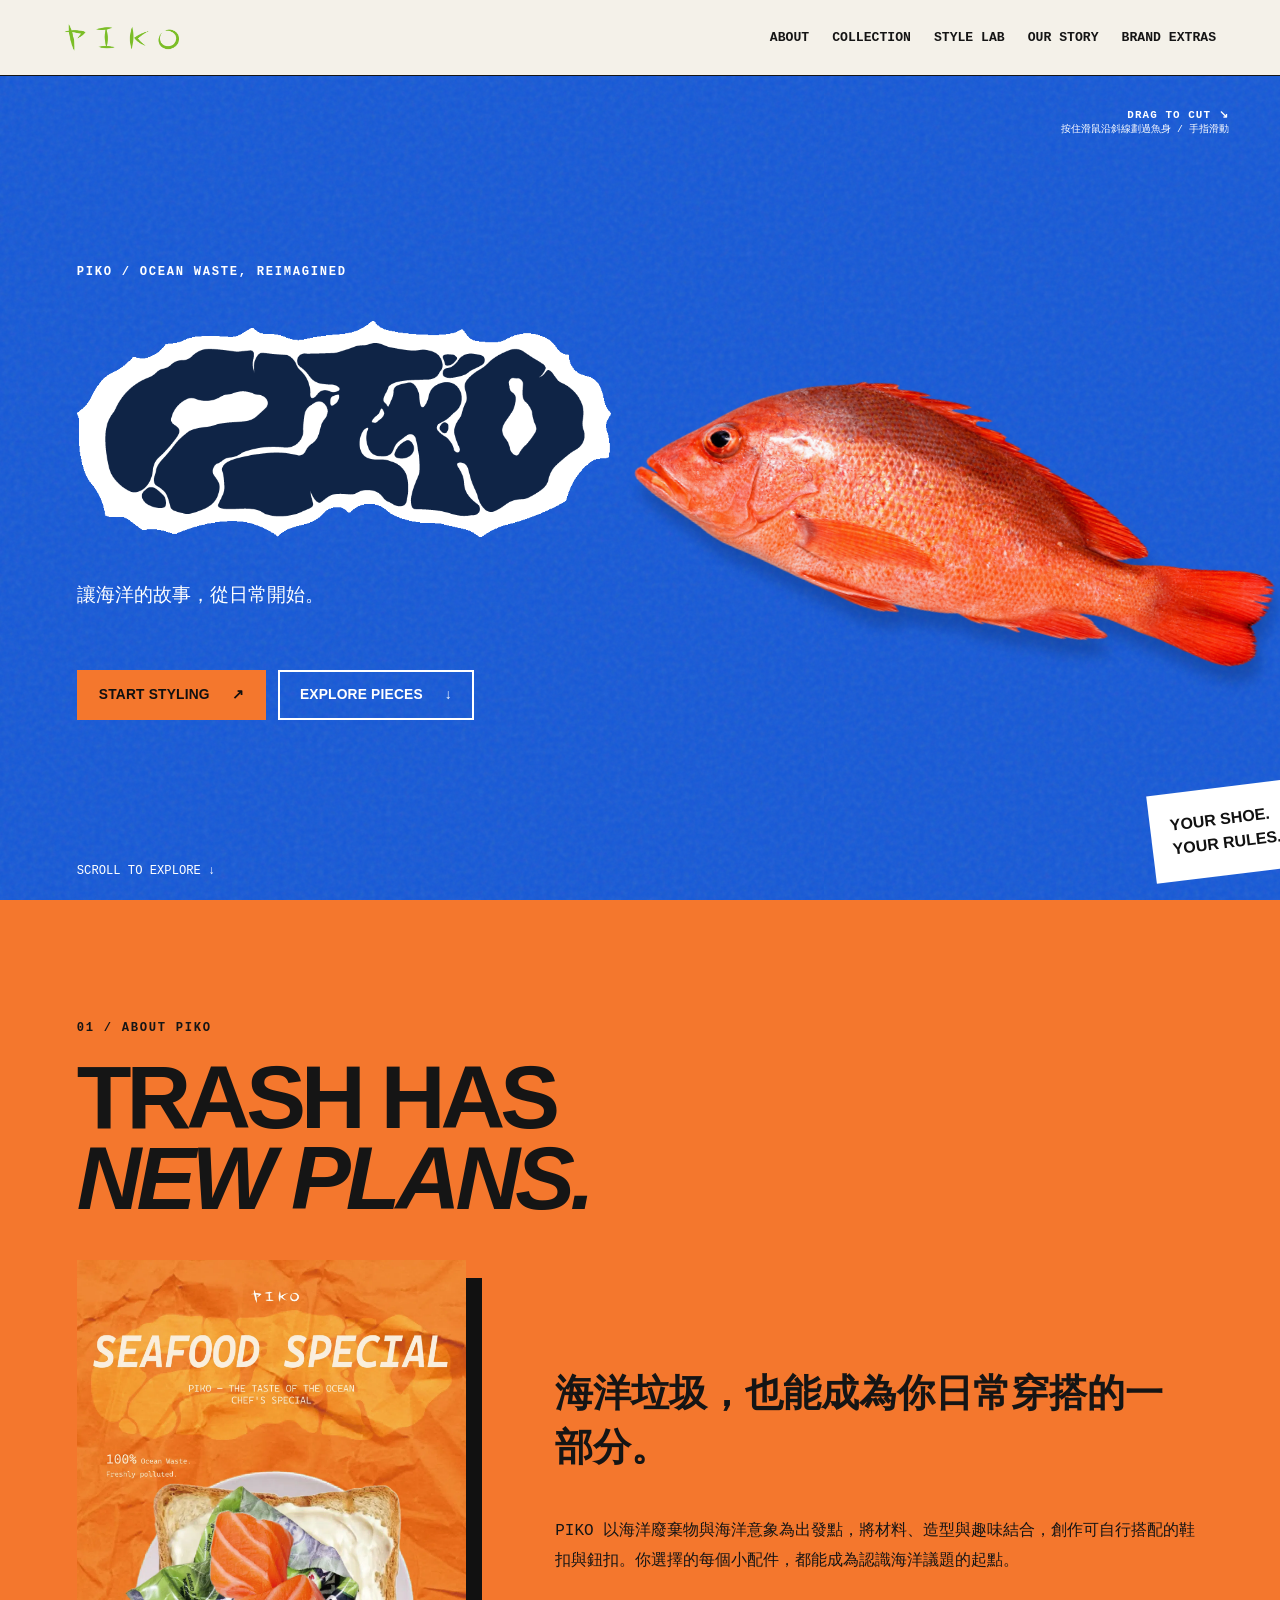
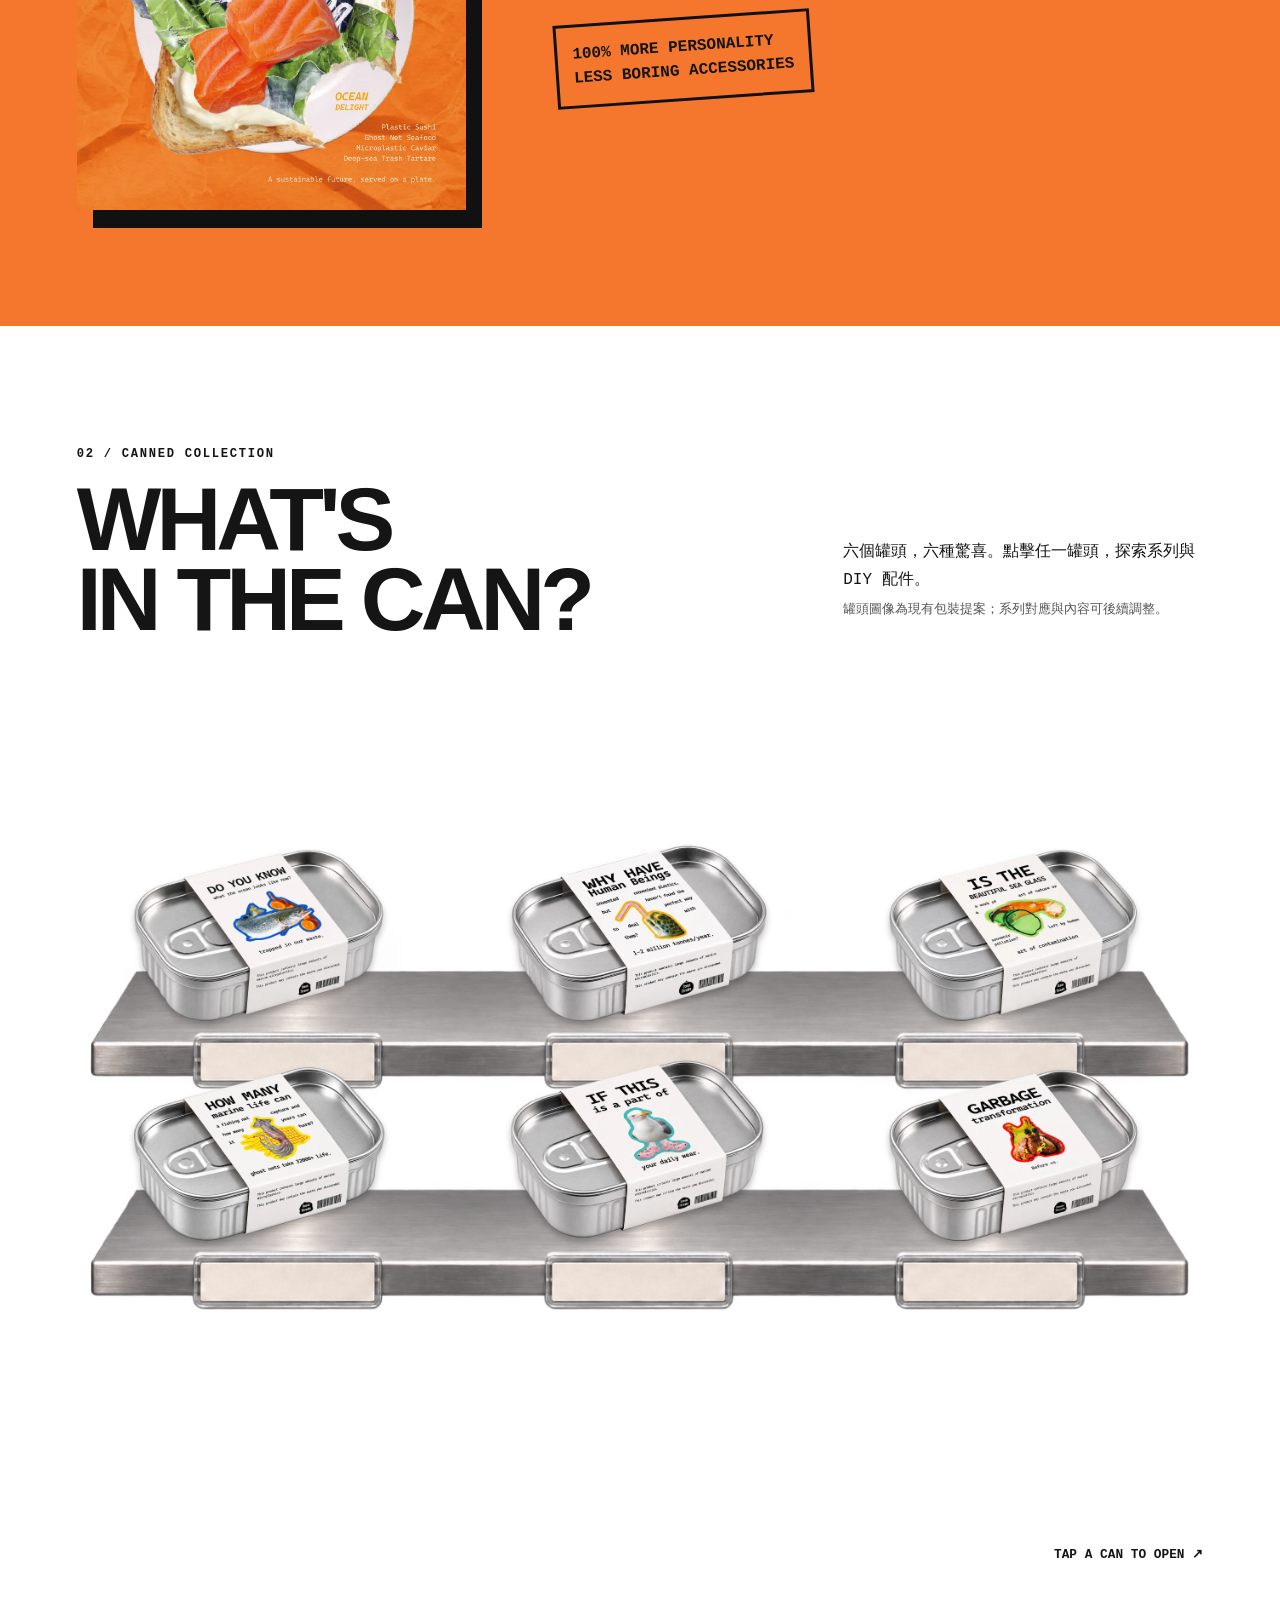
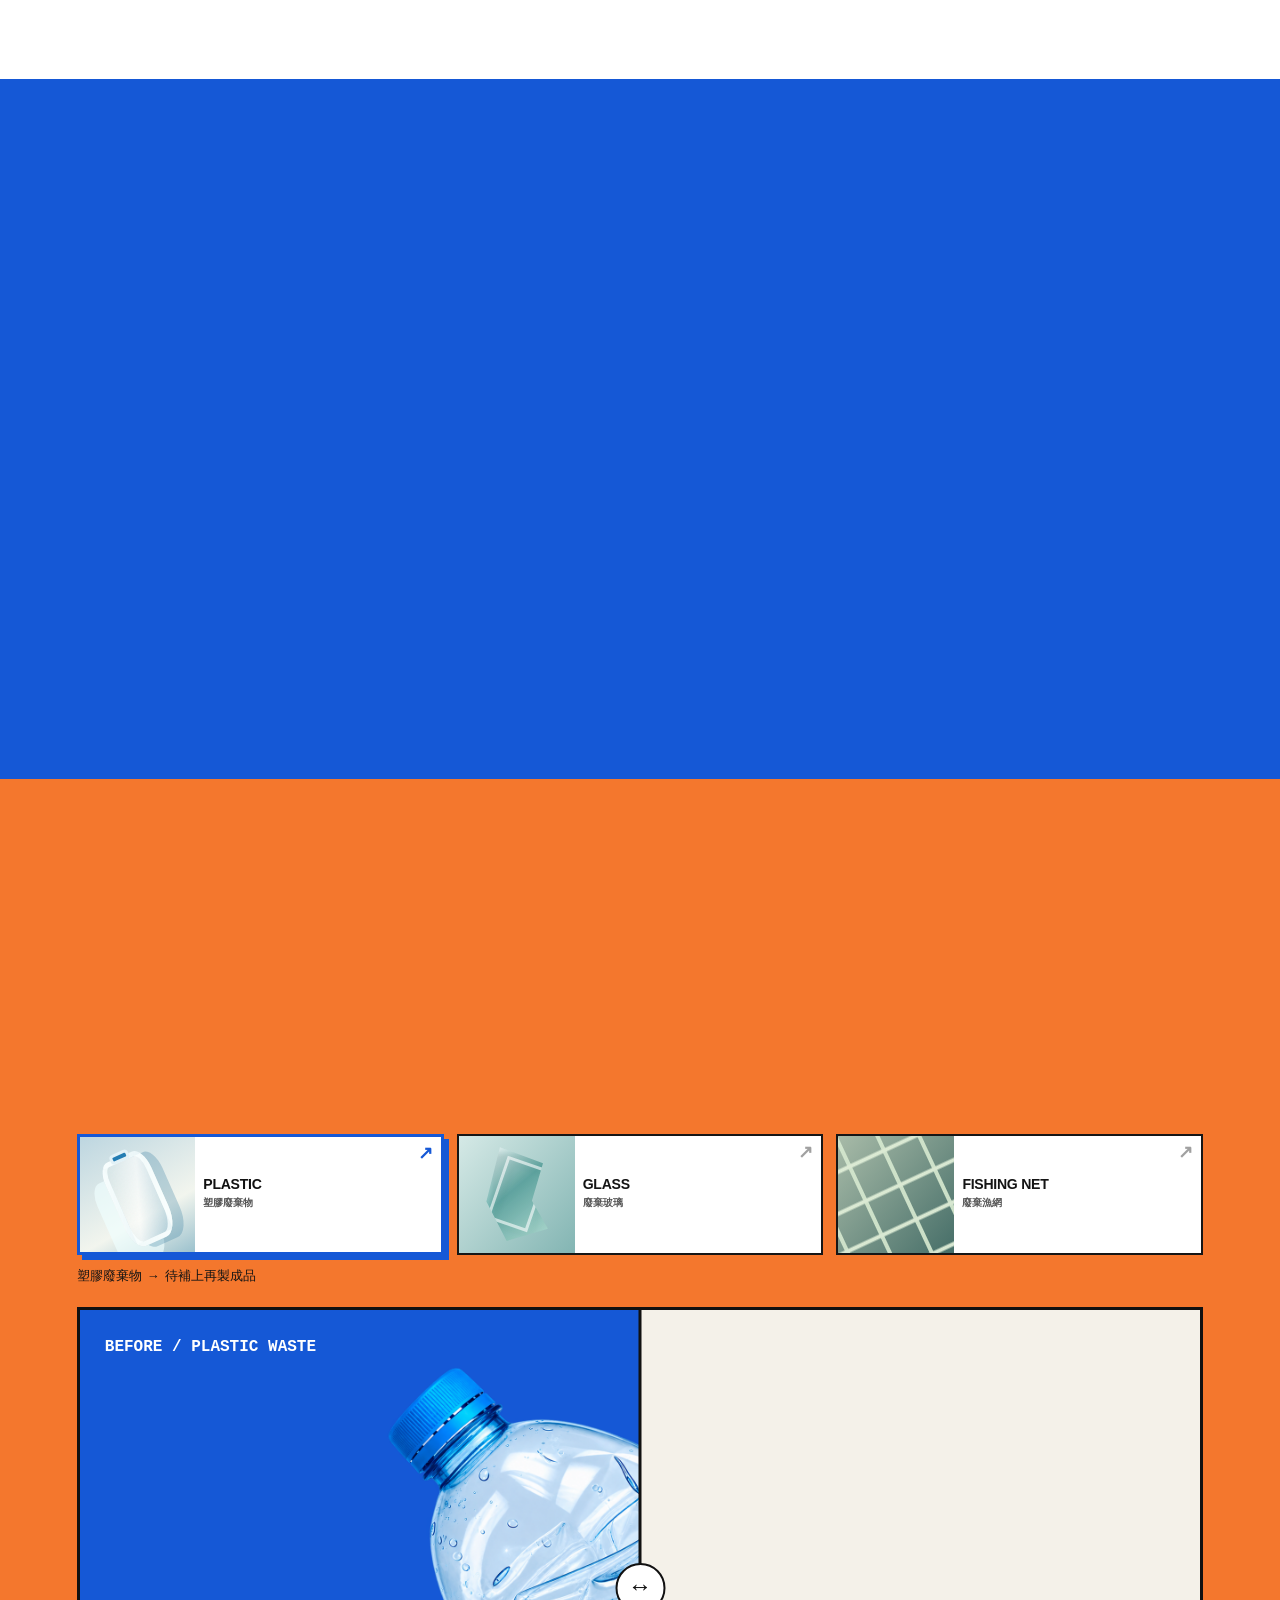
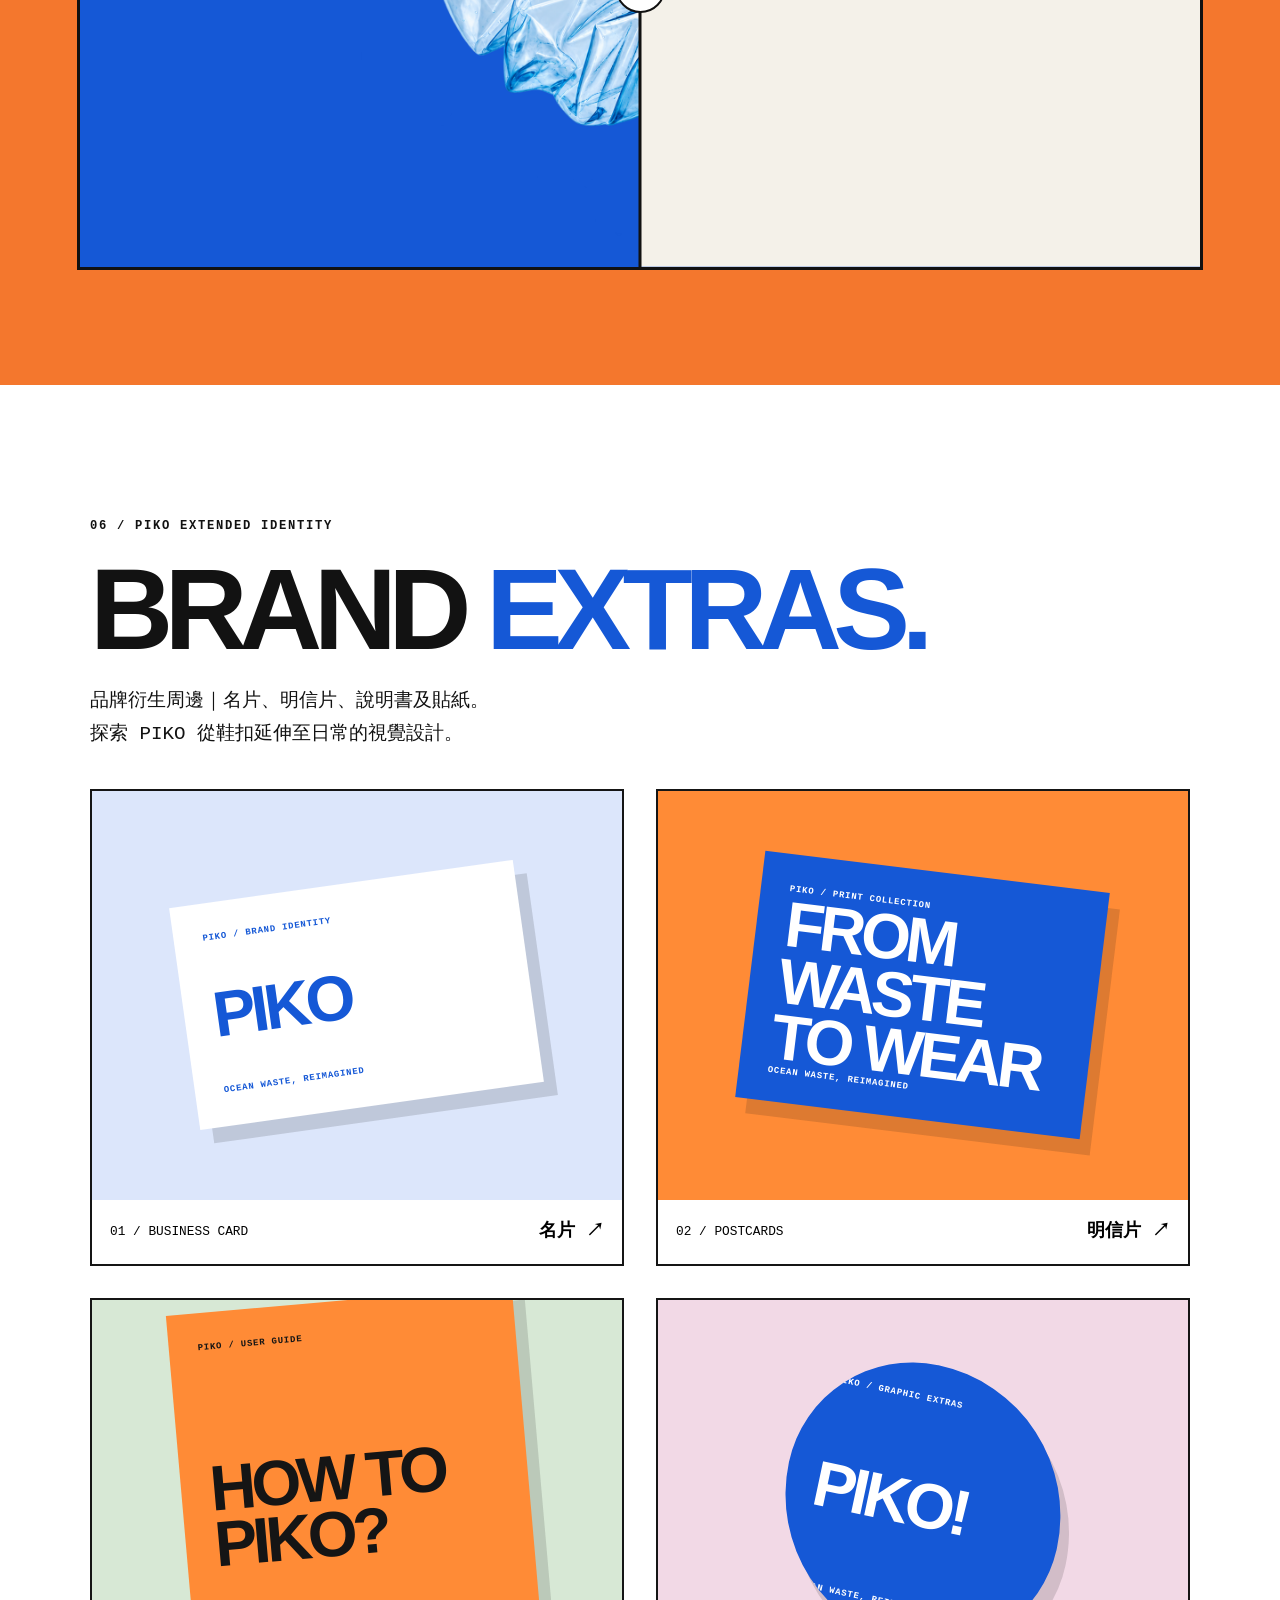
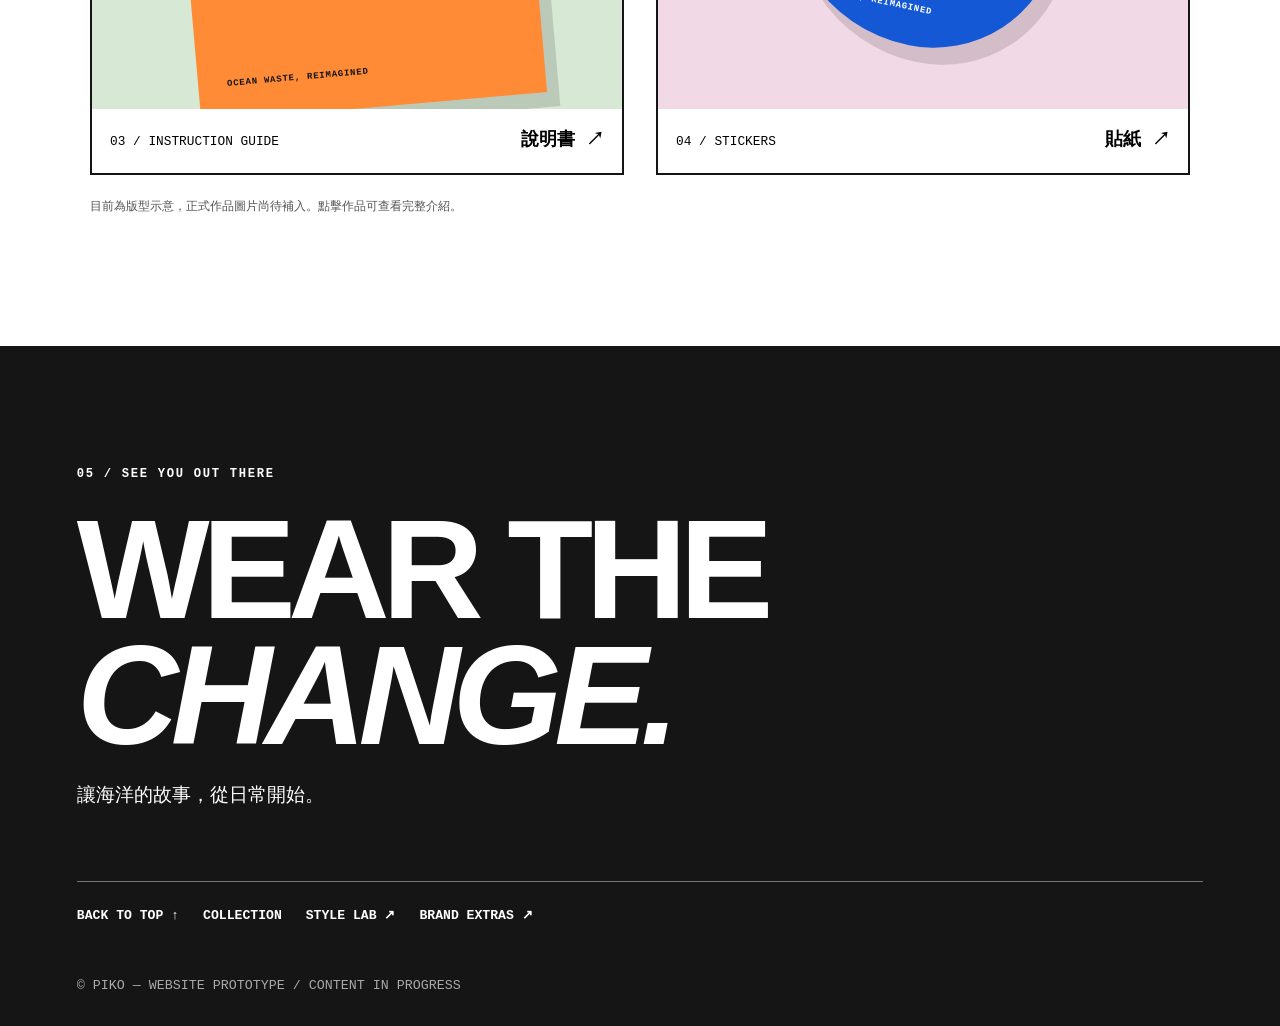
==== index.html @ ef134540 "Add files via upload" ====
<!doctype html><html lang="zh-Hant"><head><meta charset="utf-8"><meta name="viewport" content="width=device-width,initial-scale=1"><meta name="theme-color" content="#1058c9"><meta name="description" content="PIKO — From Waste to Wear. 海洋廢棄物與日常穿搭的創意實驗。"><title>PIKO | FROM WASTE TO WEAR</title><link rel="stylesheet" href="main.css"><script defer src="main.js"></script></head><body>
<div id="preloader" class="preloader" role="status" aria-label="網站載入中" aria-live="polite">
  <div class="preloader-top"><strong>PIKO<span class="preloader-dot">.</span></strong><span>FROM WASTE TO WEAR</span></div>
  <div class="preloader-center">
    <div class="loader-product" aria-hidden="true"><div class="loader-can-base"><img src="assets/loading-can.webp" alt="" fetchpriority="high"></div><div class="loader-lid"><img src="assets/loading-can.webp" alt=""></div><span class="loader-pullring"></span></div>
    <p class="loader-title">CATCHING YOUR STYLE...</p>
    <div class="loader-progress-track" role="progressbar" aria-label="首頁重要素材載入進度" aria-valuemin="0" aria-valuemax="100" aria-valuenow="0"><span id="loader-progress-fill"></span></div>
    <div class="loader-progress-label"><span>LOADING / PIKO</span><span id="loader-percent">00%</span></div>
  </div>
  <div class="preloader-bottom">OCEAN WASTE, REIMAGINED <button id="loader-skip" type="button" hidden>SKIP INTRO ↗</button></div>
</div>
<a class="skip-link" href="#main">跳至主要內容</a><header class="site-header" id="header"><a class="logo" href="#home" aria-label="PIKO 返回首頁"><img src="assets/piko-green.png" alt="PIKO"></a><nav class="desktop-nav" aria-label="主選單"><a href="#about">ABOUT</a><a href="#collection">COLLECTION</a><a href="#lab">STYLE LAB</a><a href="#transformation">OUR STORY</a><a href="#extras">BRAND EXTRAS</a></nav><button id="menu-toggle" class="menu-toggle" type="button" aria-expanded="false" aria-controls="mobile-nav">MENU <span aria-hidden="true">☰</span></button></header><nav id="mobile-nav" class="mobile-nav" aria-label="手機選單" hidden><a href="#about">ABOUT</a><a href="#collection">COLLECTION</a><a href="#lab">STYLE LAB</a><a href="#transformation">OUR STORY</a><a href="#extras">BRAND EXTRAS</a></nav>
<main id="main"><section class="hero" id="home"><div class="hero-grain"></div><div class="hero-copy"><span class="eyebrow">PIKO / OCEAN WASTE, REIMAGINED</span><h1 class="hero-mark-title"><img src="assets/hero-mark.png" alt="PIKO 品牌圖形標誌"></h1><p>讓海洋的故事，從日常開始。</p><div class="actions"><a class="btn btn-accent" href="style-lab.html">START STYLING <span aria-hidden="true">↗</span></a><a class="btn btn-outline-light" href="#collection">EXPLORE PIECES <span aria-hidden="true">↓</span></a></div></div><div class="hero-art fish-interaction" id="fish-interaction" aria-label="互動式海洋垃圾切魚體驗"><div class="fish-hint" id="fish-hint">DRAG TO CUT ↘<small>按住滑鼠沿斜線劃過魚身 / 手指滑動</small></div><div class="fish-scene" id="fish-scene"><img class="fish-whole" src="assets/fish-whole.png" alt="完整的紅橙色魚，拖曳切開後會顯示海洋垃圾" fetchpriority="high"><img class="fish-opened" src="assets/fish-cut.png" alt="魚身被切開，塑膠瓶、漁網與垃圾從魚身散落"><div class="fish-cut-guide" aria-hidden="true"></div><div class="fish-slice-trace" aria-hidden="true"></div></div><button class="fish-again" id="fish-again" type="button" hidden>CUT AGAIN ↺</button></div><div class="hero-bottom"><span>SCROLL TO EXPLORE ↓</span></div></section>
<section class="section about" id="about"><div class="section-heading reveal"><span class="eyebrow">01 / ABOUT PIKO</span><h2>TRASH HAS<br><i>NEW PLANS.</i></h2></div><div class="about-layout"><div class="about-image reveal"><img loading="lazy" src="assets/hero-orange.webp" alt="PIKO 海鮮廣告風格主視覺，結合塑膠與食物拼貼"></div><div class="about-text reveal"><p class="lead">海洋垃圾，也能成為你日常穿搭的一部分。</p><p>PIKO 以海洋廢棄物與海洋意象為出發點，將材料、造型與趣味結合，創作可自行搭配的鞋扣與鈕扣。你選擇的每個小配件，都能成為認識海洋議題的起點。</p><div class="stamp">100% MORE PERSONALITY<br>LESS BORING ACCESSORIES</div></div></div></section>
<section class="section collection" id="collection"><div class="section-top reveal"><div><span class="eyebrow">02 / CANNED COLLECTION</span><h2>WHAT'S<br>IN THE CAN?</h2></div><p>六個罐頭，六種驚喜。點擊任一罐頭，探索系列與 DIY 配件。<br><small>罐頭圖像為現有包裝提案；系列對應與內容可後續調整。</small></p></div><div id="can-grid" class="can-grid"></div><p class="hint">TAP A CAN TO OPEN ↗</p></section>
<section class="section lab-teaser" id="lab"><div class="lab-content reveal"><span class="eyebrow">03 / INTERACTIVE STYLE LAB</span><h2>STYLE<br>YOUR <i>OCEAN.</i></h2><p>選擇洞洞鞋顏色，再把喜歡的鞋扣放到鞋面上。搭配你的風格，玩出自己的海洋。</p><a class="btn btn-dark" href="style-lab.html">ENTER STYLE LAB <span aria-hidden="true">↗</span></a></div><div class="lab-visual reveal"><div class="shoe-preview"><img src="assets/shoes-pair.png" alt="PIKO 白色雙腳洞洞鞋俯視產品圖" loading="lazy"></div></div><div class="lab-sticker">YOUR SHOE.<br>YOUR RULES.</div></div></section>
<section class="section transformation" id="transformation"><div class="section-top reveal"><div><span class="eyebrow">04 / THE SECOND LIFE</span><h2>TRASH TO<br>TREASURE.</h2></div><p>從材料到穿搭配件，每一次轉化都有自己的故事。<br><small>BEFORE 為材料照片，AFTER 成品圖片待補。</small></p></div><div class="material-switcher" role="group" aria-label="選擇垃圾材料">
<button class="material-tile" type="button" data-material="plastic" aria-pressed="true"><span class="material-thumb thumb-plastic" aria-hidden="true"><span class="material-shape"></span></span><span class="material-tile-label"><strong>PLASTIC</strong><small>塑膠廢棄物</small></span><span class="material-tile-indicator" aria-hidden="true">↗</span></button>
<button class="material-tile" type="button" data-material="glass" aria-pressed="false"><span class="material-thumb thumb-glass" aria-hidden="true"><span class="material-shape"></span></span><span class="material-tile-label"><strong>GLASS</strong><small>廢棄玻璃</small></span><span class="material-tile-indicator" aria-hidden="true">↗</span></button>
<button class="material-tile" type="button" data-material="net" aria-pressed="false"><span class="material-thumb thumb-net" aria-hidden="true"><span class="material-shape"></span></span><span class="material-tile-label"><strong>FISHING NET</strong><small>廢棄漁網</small></span><span class="material-tile-indicator" aria-hidden="true">↗</span></button>
</div><div class="material-description" id="material-description" aria-live="polite">塑膠廢棄物 → 再製鞋扣（圖片待補）</div><div class="compare" id="compare"><div class="compare-before"><span>BEFORE / OCEAN WASTE</span><div class="material-art" aria-hidden="true">≈ ◇ ≋</div></div><div class="compare-after" id="compare-after"><span>AFTER / NEW IDENTITY</span><div class="material-art" aria-hidden="true">✿ ✦ ★</div></div><div class="compare-divider" id="compare-divider" aria-hidden="true"><span>↔</span></div><input id="compare-range" type="range" min="0" max="100" value="50" aria-label="調整材料轉化前後對比"></div></section>
<section class="home-extras" id="extras" aria-labelledby="home-extras-title">
<div class="home-extras-heading"><span class="eyebrow">06 / PIKO EXTENDED IDENTITY</span><h2 id="home-extras-title">BRAND <i>EXTRAS.</i></h2><p>品牌衍生周邊｜名片、明信片、說明書及貼紙。<br>探索 PIKO 從鞋扣延伸至日常的視覺設計。</p></div>
<div class="extras-grid" id="extras-grid"></div>
<p class="extras-placeholder-note">目前為版型示意，正式作品圖片尚待補入。點擊作品可查看完整介紹。</p>
</section>
</main><footer class="footer" id="footer"><span class="eyebrow">05 / SEE YOU OUT THERE</span><h2>WEAR THE<br><i>CHANGE.</i></h2><p>讓海洋的故事，從日常開始。</p><div class="footer-links"><a href="#home">BACK TO TOP ↑</a><a href="#collection">COLLECTION</a><a href="style-lab.html">STYLE LAB ↗</a><a href="#extras">BRAND EXTRAS ↗</a></div><small>© PIKO — WEBSITE PROTOTYPE / CONTENT IN PROGRESS</small></footer>
<dialog id="can-modal" class="can-modal" aria-labelledby="modal-title"><div class="modal-shell"><button class="modal-close" id="modal-close" type="button" aria-label="關閉商品視窗">✕</button><div class="modal-image"><img id="modal-img" alt=""><span id="modal-counter" class="modal-counter"></span></div><div class="modal-info"><span class="eyebrow">PIKO / CANNED COLLECTION</span><h2 id="modal-title"></h2><p id="modal-desc"></p><div class="modal-products"><h3>IN THIS CAN</h3><div id="modal-items"></div></div><a id="modal-try-on" class="btn btn-accent try-on-link" href="style-lab.html">TRY IT ON ↗</a><div class="modal-actions"><button id="modal-prev" class="btn btn-dark" type="button">← PREV</button><button id="modal-next" class="btn btn-dark" type="button">NEXT →</button></div><p class="small-note">左右切換罐頭系列；此版本以內容佔位呈現，待正式商品素材補齊。</p></div></div></dialog><dialog id="extras-modal" class="can-modal extras-modal" aria-labelledby="extras-modal-title"><div class="modal-shell"><button id="extras-close" class="modal-close" type="button" aria-label="關閉介紹視窗">✕</button><div class="modal-image extras-modal-image"><div id="extras-modal-art"></div><span id="extras-modal-count" class="modal-counter"></span></div><div class="modal-info"><span class="eyebrow">PIKO / BRAND EXTRAS</span><h2 id="extras-modal-title"></h2><h3 id="extras-modal-zh"></h3><p id="extras-modal-desc"></p><div class="modal-products"><h3>DESIGN DETAILS</h3><p id="extras-modal-spec"></p></div><div class="modal-actions"><button id="extras-prev" class="btn btn-dark" type="button">← PREV</button><button id="extras-next" class="btn btn-dark" type="button">NEXT →</button></div><p class="small-note">目前展示為示意排版，正式作品圖片、尺寸及材質資料待補。</p></div></div></dialog></body></html>
---- main.css ----
/* PIKO — 3-tier tokens; values tagged in design.md */
:root{ /* Primitive */ --neutral-950:#151515;--neutral-800:#303030;--neutral-500:#777;--neutral-100:#f4f1e9;--neutral-0:#fff;--brand-500:#1558d6;--brand-600:#1046ae;--orange-500:#f4772d;--orange-600:#dc5c17;--space-1:4px;--space-2:8px;--space-3:12px;--space-4:16px;--space-6:24px;--space-8:32px;--space-12:48px;--space-16:64px;--space-24:96px;--space-3xl:128px;--font-display:Arial,Helvetica,'Noto Sans TC','Microsoft JhengHei',sans-serif;--font-body:'Courier New',Consolas,'Noto Sans TC','Microsoft JhengHei',monospace;--duration-fast:160ms;--duration-base:280ms;--duration-slow:650ms;--ease-out-expo:cubic-bezier(.16,1,.3,1);/* Semantic */--bg-canvas:var(--neutral-100);--bg-surface:var(--neutral-0);--bg-surface-hover:#ece7dc;--text-primary:var(--neutral-950);--text-secondary:#454545;--text-muted:#626262;--border-subtle:#c9c5be;--border-strong:var(--neutral-950);--accent-primary:var(--orange-500);/* Component */--nav-height:76px;--btn-radius:0px;--card-padding:24px;--elevation-1:0 3px 0 rgba(0,0,0,.12);--elevation-2:0 10px 30px rgba(0,0,0,.13);--elevation-3:0 22px 60px rgba(0,0,0,.24)}
*,*::before,*::after{box-sizing:border-box}html{scroll-behavior:smooth;scroll-padding-top:var(--nav-height)}body{margin:0;background:var(--bg-canvas);color:var(--text-primary);font-family:var(--font-body);line-height:1.5}button,input{font:inherit}button,a{-webkit-tap-highlight-color:transparent}a{color:inherit;text-decoration:none}button{cursor:pointer}img{max-width:100%;display:block}h1,h2,h3,p{margin-top:0}h1,h2,h3{font-family:var(--font-display);font-weight:900;line-height:.9;letter-spacing:-.055em}h1{font-size:clamp(3.7rem,10vw,10rem)}h2{font-size:clamp(3rem,7vw,7.5rem)}h3{font-size:1rem;letter-spacing:0}i,em{font-style:italic}a:focus-visible,button:focus-visible,input:focus-visible{outline:3px solid var(--orange-500);outline-offset:4px}.skip-link{position:absolute;z-index:300;left:12px;top:-100px;background:white;padding:12px}.skip-link:focus{top:12px}.eyebrow{font-size:.76rem;letter-spacing:.14em;font-weight:700}.site-header{position:sticky;top:0;z-index:100;display:flex;align-items:center;justify-content:space-between;height:var(--nav-height);padding:0 clamp(20px,5vw,80px);background:#f4f1e9f2;border-bottom:1px solid var(--border-strong);backdrop-filter:blur(12px);transition:height var(--duration-base),background var(--duration-base)}.site-header.is-scrolled{height:64px;background:#f4f1e9fa}.logo{font-family:var(--font-display);font-weight:900;font-size:2rem;letter-spacing:-.08em}.logo-dot{color:var(--orange-500)}.desktop-nav{display:flex;gap:clamp(14px,2.4vw,40px);font-size:.82rem;font-weight:700}.desktop-nav a:hover,.footer a:hover{text-decoration:underline;text-decoration-thickness:2px;text-underline-offset:5px}.menu-toggle{display:none;border:1px solid #111;background:transparent;padding:10px 14px;font-weight:700}.mobile-nav{position:fixed;z-index:99;top:64px;left:0;right:0;background:var(--neutral-100);padding:24px;border-bottom:2px solid #111}.mobile-nav:not([hidden]){display:grid;gap:20px}.mobile-nav a{font-size:1.3rem;font-weight:700}.nav-back{font-size:.8rem;font-weight:700}.btn{display:inline-flex;justify-content:space-between;align-items:center;gap:22px;min-height:48px;padding:13px 20px;border:2px solid transparent;border-radius:var(--btn-radius);font-weight:900;font-family:var(--font-display);font-size:.86rem;letter-spacing:.015em;transition:transform var(--duration-fast),background var(--duration-fast),color var(--duration-fast)}.btn:hover{transform:translateY(-3px)}.btn:active{transform:translateY(1px)}.btn-accent{background:var(--orange-500);color:#101010}.btn-accent:hover{background:#ff9b57}.btn-outline-light{border-color:white;color:white}.btn-outline-light:hover{background:white;color:#111}.btn-dark{background:#111;color:#fff}.btn-dark:hover{background:#444}.btn-outline-dark{border-color:#111;color:#111;background:transparent}.btn-outline-dark:hover{background:#111;color:white}.hero{min-height:calc(100svh - var(--nav-height));background:var(--brand-500);color:white;position:relative;overflow:hidden;display:grid;grid-template-columns:1.12fr .88fr;align-items:center;padding:clamp(30px,6vw,100px) clamp(20px,6vw,96px) 70px;gap:32px}.hero-grain{position:absolute;inset:0;pointer-events:none;opacity:.18;background-image:url("data:image/svg+xml,%3Csvg viewBox='0 0 180 180' xmlns='http://www.w3.org/2000/svg'%3E%3Cfilter id='n'%3E%3CfeTurbulence type='fractalNoise' baseFrequency='.8' numOctaves='3' stitchTiles='stitch'/%3E%3C/filter%3E%3Crect width='100%25' height='100%25' filter='url(%23n)' opacity='.6'/%3E%3C/svg%3E")}.hero-copy,.hero-art,.hero-bottom{position:relative;z-index:1}.hero h1{margin:26px 0 18px;max-width:900px}.hero p{font-size:clamp(1rem,1.5vw,1.3rem)}.actions{display:flex;flex-wrap:wrap;gap:12px;margin-top:35px}.hero-art{justify-self:center;width:min(100%,520px);transform:rotate(5deg);box-shadow:20px 25px 0 #0c3e96;transition:transform var(--duration-slow)}.hero-art:hover{transform:rotate(1deg) scale(1.02)}.hero-art img{width:100%;max-height:68vh;object-fit:cover;object-position:center}.hero-bottom{position:absolute;bottom:20px;left:6%;right:6%;display:flex;justify-content:space-between;font-size:.76rem}.section{padding:clamp(64px,9vw,144px) clamp(20px,6vw,96px)}.about{background:var(--orange-500)}.section-heading{margin-bottom:42px}.section-heading h2{margin:18px 0}.about-layout{display:grid;grid-template-columns:.75fr 1.25fr;gap:clamp(24px,7vw,100px);align-items:center}.about-image{max-width:480px;transform:rotate(-3deg);box-shadow:16px 18px 0 #111}.about-text{max-width:640px}.about-text .lead{font-size:clamp(1.5rem,3vw,2.6rem);font-weight:700;line-height:1.4}.about-text p:not(.lead){font-size:1rem;line-height:1.9}.stamp{display:inline-block;border:3px solid #111;padding:15px;transform:rotate(-4deg);font-weight:700;margin-top:24px}.collection{background:#f4f1e9}.section-top{display:flex;justify-content:space-between;gap:40px;align-items:end;margin-bottom:40px}.section-top h2{margin:14px 0 0}.section-top p{max-width:360px;line-height:1.8}.section-top small{color:#555}.can-grid{display:grid;grid-template-columns:repeat(3,minmax(0,1fr));gap:clamp(12px,2vw,26px)}.can-card{border:1px solid #151515;background:#fff;text-align:left;padding:0;overflow:hidden;min-width:0;transition:transform var(--duration-base),box-shadow var(--duration-base)}.can-card:hover{transform:translateY(-7px);box-shadow:var(--elevation-2)}.can-card img{width:100%;aspect-ratio:1.35;object-fit:contain;background:#efefed;transition:transform var(--duration-slow)}.can-card:hover img{transform:scale(1.045)}.can-card-info{padding:16px 18px;border-top:1px solid #111;display:flex;justify-content:space-between;gap:10px}.can-card strong{font-family:var(--font-display);font-size:clamp(.9rem,1.5vw,1.3rem)}.can-card span{font-size:.75rem}.hint{text-align:right;font-weight:700;font-size:.8rem;margin:20px 0 0}.lab-teaser{background:#1558d6;color:white;display:grid;grid-template-columns:1fr 1fr;gap:40px;align-items:center;min-height:700px}.lab-content h2{margin:18px 0 30px}.lab-content p{max-width:460px;font-size:1.1rem;line-height:1.9}.lab-visual{position:relative;background:#f4772d;min-height:460px;display:grid;place-items:center;transform:rotate(3deg);border:4px solid white}.shoe-preview{width:min(75%,350px);transform:rotate(-12deg)}.lab-sticker{position:absolute;right:-20px;bottom:25px;background:#fff;color:#111;padding:20px;font-family:var(--font-display);font-weight:900;transform:rotate(-7deg)}.transformation{background:var(--orange-500)}.compare{height:clamp(310px,44vw,580px);position:relative;overflow:hidden;border:3px solid #111;touch-action:pan-y}.compare-before,.compare-after{position:absolute;inset:0;display:flex;flex-direction:column;align-items:center;justify-content:center;gap:20px}.compare-before{background:#1558d6;color:white}.compare-after{background:#f4f1e9;color:#111;clip-path:inset(0 0 0 50%)}.compare-before>span,.compare-after>span{position:absolute;top:25px;left:25px;font-weight:700}.material-art{font-size:clamp(4rem,13vw,12rem);font-weight:900;letter-spacing:-.1em;white-space:nowrap}.compare-divider{position:absolute;left:50%;top:0;bottom:0;width:3px;background:#111;transform:translateX(-50%);pointer-events:none}.compare-divider span{position:absolute;top:50%;left:50%;transform:translate(-50%,-50%);background:white;color:#111;border:2px solid #111;border-radius:50%;width:50px;height:50px;display:grid;place-items:center;font-size:1.5rem}.compare input{position:absolute;inset:0;width:100%;height:100%;opacity:0;cursor:ew-resize;margin:0}.footer{background:#151515;color:white;padding:clamp(60px,9vw,130px) clamp(20px,6vw,96px) 30px}.footer h2{font-size:clamp(4rem,11vw,12rem);margin:22px 0}.footer>p{font-size:1.2rem}.footer-links{display:flex;gap:24px;flex-wrap:wrap;border-top:1px solid #777;padding-top:24px;margin-top:70px;font-weight:700;font-size:.82rem}.footer small{display:block;color:#aaa;margin-top:50px}.preloader{position:fixed;z-index:500;inset:0;background:#1558d6;color:white;display:flex;align-items:center;justify-content:center;flex-direction:column;gap:20px;transition:opacity .45s,visibility .45s}.preloader.is-hidden{opacity:0;visibility:hidden;pointer-events:none}.loader-can{width:125px;height:95px;border:8px double #ddd;border-radius:45%;background:linear-gradient(130deg,#eee,#999,#fff);display:grid;place-items:center;transform:rotate(-8deg);animation:loader-wiggle .9s ease-in-out infinite alternate}.loader-can span{font-family:var(--font-display);font-weight:900;color:#111;font-size:1.7rem}.preloader p{font-weight:700;letter-spacing:.12em}.reveal{opacity:0;transform:translateY(28px);transition:opacity .65s var(--ease-out-expo),transform .65s var(--ease-out-expo)}.reveal.is-visible{opacity:1;transform:translateY(0)}@keyframes loader-wiggle{to{transform:rotate(8deg)}}.can-modal{border:0;padding:0;width:min(1080px,calc(100% - 32px));max-height:min(90dvh,900px);background:#f4f1e9;color:#111;box-shadow:var(--elevation-3)}.can-modal::backdrop{background:#000b;backdrop-filter:blur(4px)}.modal-shell{display:grid;grid-template-columns:1fr 1fr;position:relative}.modal-close{position:absolute;z-index:3;top:12px;right:12px;background:#111;color:white;border:0;min-width:44px;min-height:44px}.modal-image{background:#dcdcd9;position:relative;display:grid;place-items:center;min-height:480px}.modal-image img{width:100%;height:100%;object-fit:contain;max-height:650px}.modal-counter{position:absolute;bottom:16px;left:16px;background:#111;color:white;padding:6px 12px}.modal-info{padding:clamp(24px,4vw,56px);display:flex;flex-direction:column;overflow:auto;max-height:90dvh}.modal-info h2{font-size:clamp(2.4rem,5vw,5rem);margin:20px 0}.modal-info>p{line-height:1.8}.modal-products{border-top:1px solid #111;margin-top:22px;padding-top:20px}.modal-products h3{font-size:.8rem;letter-spacing:.12em}.modal-products>div{display:flex;flex-wrap:wrap;gap:8px}.product-chip{border:1px solid #111;padding:9px 12px;font-size:.8rem}.modal-actions{display:flex;gap:10px;margin-top:auto;padding-top:32px}.small-note{font-size:.72rem;color:#555;line-height:1.6;margin:18px 0 0}.lab-page{background:#f4f1e9}.lab-app{padding:50px clamp(16px,5vw,80px) 80px}.lab-app-title h1{font-size:clamp(3rem,7vw,7rem);margin:12px 0}.lab-app-title>p{max-width:700px}.lab-workspace{display:grid;grid-template-columns:minmax(0,1.35fr) minmax(310px,.65fr);gap:20px;margin-top:35px;align-items:start}.lab-canvas{border:2px solid #111;background:#f4772d}.canvas-top{display:flex;justify-content:space-between;align-items:center;padding:14px 18px;border-bottom:2px solid #111;font-size:.78rem;font-weight:700}.text-button{border:0;background:none;text-decoration:underline;font-weight:700;min-height:44px}.shoe-stage{--shoe-color:#f1ede2;position:relative;width:min(100%,530px);margin:20px auto;aspect-ratio:420/540}.shoe-svg{position:absolute;inset:0;width:100%;height:100%;filter:drop-shadow(14px 16px 0 #0002)}.shoe-body{fill:var(--shoe-color);stroke:#333;stroke-width:8}.shoe-sole{fill:#0000001b;stroke:#444;stroke-width:5}.shoe-holes{position:absolute;inset:0}.shoe-hole{position:absolute;transform:translate(-50%,-50%);width:10%;aspect-ratio:1.5;border:2px solid #444;background:#5559;border-radius:50%;display:grid;place-items:center;padding:0;touch-action:manipulation}.shoe-hole:hover,.shoe-hole:focus-visible{outline:3px solid #fff;outline-offset:3px}.shoe-hole .placed-charm{position:absolute;left:50%;top:50%;transform:translate(-50%,-50%);font-size:clamp(18px,3vw,36px);line-height:1;filter:drop-shadow(1px 2px 1px #2227);pointer-events:none}.canvas-help{text-align:center;font-size:.72rem;font-weight:700;padding:15px;background:#fff;border-top:2px solid #111}.lab-controls{border:2px solid #111;background:white;padding:clamp(18px,3vw,32px)}.lab-controls h2{font-family:var(--font-body);font-size:.86rem;letter-spacing:.04em;line-height:1.5;margin:0 0 16px}.lab-controls h2:not(:first-child){margin-top:32px}.swatches{display:flex;flex-wrap:wrap;gap:12px}.swatch{width:42px;height:42px;border:2px solid #666;border-radius:50%;position:relative}.swatch[aria-pressed=true]{outline:3px solid #1558d6;outline-offset:3px}.charm-filters{display:flex;gap:6px;flex-wrap:wrap;margin-bottom:18px}.filter-btn{border:1px solid #111;background:white;padding:8px 10px;min-height:40px;font-size:.72rem}.filter-btn[aria-pressed=true]{background:#111;color:white}.charm-palette{display:grid;grid-template-columns:repeat(4,1fr);gap:8px}.charm-item{background:#f4f1e9;border:2px solid transparent;min-height:90px;display:flex;flex-direction:column;align-items:center;justify-content:center;gap:7px;padding:8px;touch-action:pan-y}.charm-item[aria-pressed=true]{border-color:#1558d6;background:#e4edff}.charm-emoji{font-size:2rem;line-height:1}.charm-item small{font-size:.62rem}.lab-status{font-size:.8rem;min-height:25px;margin:22px 0 0}.lab-control-actions{display:flex;flex-wrap:wrap;gap:10px;margin-top:20px}.compact-footer{padding-top:30px;display:flex;justify-content:space-between;gap:20px}.compact-footer small{margin:0}@media(max-width:1023px){.lab-workspace{grid-template-columns:1fr}.lab-controls{max-width:none}.hero{grid-template-columns:1fr 1fr}.can-grid{grid-template-columns:repeat(2,minmax(0,1fr))}}@media(max-width:767px){:root{--nav-height:64px}.desktop-nav{display:none}.menu-toggle{display:block}.site-header{padding:0 20px}.hero{grid-template-columns:1fr;padding:50px 20px 72px;gap:40px}.hero h1{font-size:clamp(3.3rem,13vw,6rem)}.hero-art{width:min(75%,340px);transform:rotate(4deg)}.hero-art img{max-height:40vh}.hero-bottom{left:20px;right:20px}.section{padding:70px 20px}.about-layout,.lab-teaser,.modal-shell{grid-template-columns:1fr}.about-image{max-width:340px}.section-top{display:block}.section-top p{margin-top:24px}.can-grid{gap:10px}.can-card-info{padding:12px;display:block}.can-card-info span{display:block;margin-top:4px}.lab-teaser{min-height:auto}.lab-visual{min-height:330px}.modal-image{min-height:220px;max-height:32dvh}.modal-image img{max-height:32dvh}.modal-info{max-height:55dvh;padding:24px}.modal-info h2{font-size:2.6rem;margin:10px 0}.can-modal{max-height:93dvh}.modal-actions{padding-top:16px}.lab-app{padding:35px 16px 60px}.lab-app-title h1{font-size:clamp(2.8rem,10vw,5rem)}.lab-controls{padding:20px}.charm-palette{grid-template-columns:repeat(4,1fr)}.charm-item{min-height:78px}.shoe-stage{margin:8px auto}.footer-links{gap:16px}.compact-footer{flex-direction:column}.compare-before>span,.compare-after>span{font-size:.68rem;top:14px;left:12px}}@media(max-width:420px){.can-card strong{font-size:.82rem}.can-card-info span{font-size:.66rem}.charm-palette{grid-template-columns:repeat(3,1fr)}.actions .btn{width:100%}}@media(prefers-reduced-motion:reduce){html{scroll-behavior:auto}*,*::before,*::after{animation-duration:.01ms!important;transition-duration:.01ms!important}.reveal{opacity:1;transform:none}}
/* PIKO V1.1 — actual-asset progress and opening-can entrance */
.preloader{z-index:900;background:#1558d6;color:#fff;padding:clamp(20px,3vw,44px);justify-content:space-between;gap:0;overflow:hidden}
.preloader-top,.preloader-bottom{width:100%;display:flex;justify-content:space-between;align-items:center;gap:16px;font-size:.7rem;letter-spacing:.12em;font-weight:800}
.preloader-top strong{font-size:clamp(1.8rem,3vw,2.8rem);letter-spacing:-.07em;line-height:1}.preloader-dot{color:#f4772d}
.preloader-center{width:min(560px,100%);display:flex;flex-direction:column;align-items:center}
.loader-product{position:relative;width:min(480px,82vw);aspect-ratio:1.53;perspective:900px;filter:drop-shadow(0 20px 24px #0004);margin-bottom:clamp(20px,4vh,40px);animation:can-enter .7s cubic-bezier(.18,.8,.2,1) both}
.loader-can-base,.loader-lid{position:absolute;inset:0;overflow:hidden;border-radius:18%}.loader-can-base img,.loader-lid img{width:100%;height:100%;object-fit:contain}
.loader-can-base{filter:brightness(.52) saturate(.7);transform:translateY(2%)}
.loader-lid{transform-origin:50% 16%;backface-visibility:hidden;transition:transform .85s cubic-bezier(.2,.72,.15,1),opacity .7s ease;will-change:transform}
.loader-pullring{position:absolute;left:33%;top:53%;width:10%;height:8%;border:3px solid #dce0e3;border-radius:48%;box-shadow:0 1px 3px #3336;transform:rotate(-20deg);opacity:.9;animation:ring-wiggle 1.1s ease-in-out infinite alternate;pointer-events:none}
.loader-title{font-size:clamp(.82rem,2vw,1.1rem);font-weight:900;letter-spacing:.12em;margin:0 0 18px;text-align:center}
.loader-progress-track{width:100%;height:5px;background:#ffffff55;overflow:hidden}.loader-progress-track>span{display:block;width:0;height:100%;background:#f4772d;transition:width .35s ease-out}
.loader-progress-label{display:flex;justify-content:space-between;width:100%;margin-top:10px;font-size:.7rem;letter-spacing:.1em;font-weight:800;font-variant-numeric:tabular-nums}
.preloader-bottom button{color:#fff;background:transparent;border:1px solid #fff;padding:10px 14px;font-size:.7rem;font-weight:800;letter-spacing:.06em;min-height:44px}
.preloader.is-opening .loader-pullring{animation:none;transform:translate(0,-28px) rotate(-48deg);transition:transform .35s ease-out}
.preloader.is-opening .loader-lid{transform:translateY(-19%) rotateX(68deg) scale(.97);opacity:.45;transition-delay:.18s}
.preloader.is-opening .loader-title{opacity:0;transition:opacity .3s}
.preloader.is-hidden{opacity:0;visibility:hidden;pointer-events:none;transition:opacity .5s,visibility .5s}
@keyframes ring-wiggle{from{transform:translateY(0) rotate(-25deg)}to{transform:translateY(-6px) rotate(-11deg)}}
@keyframes can-enter{from{opacity:0;transform:translateY(34px) scale(.94)}to{opacity:1;transform:translateY(0) scale(1)}}
@media(max-width:600px){.preloader-top>span{font-size:.57rem}.loader-product{width:min(420px,90vw)}.preloader-bottom{font-size:.57rem}}
@media(prefers-reduced-motion:reduce){.loader-product,.loader-pullring{animation:none!important}.loader-lid{transition:none!important}}

/* V1.2 — collection: white shelf backdrop, six independently interactive cans */
.collection{background:#fff}
.can-grid{position:relative;display:block;width:min(100%,1448px);aspect-ratio:1448/1250;margin-inline:auto;background:#fff url("assets/shelf-white.png") center/100% 100% no-repeat;isolation:isolate}
.shelf-can{position:absolute;z-index:1;display:grid;place-items:center;width:29%;height:24%;padding:0;border:0;background:transparent;cursor:pointer;transition:transform .3s cubic-bezier(.2,.8,.2,1),filter .3s}
.shelf-can:nth-child(3n+1){left:2%}.shelf-can:nth-child(3n+2){left:35.5%}.shelf-can:nth-child(3n){left:69%}
.shelf-can:nth-child(-n+3){top:11.2%}.shelf-can:nth-child(n+4){top:48%}
.shelf-can img{width:100%;height:100%;object-fit:contain;filter:drop-shadow(0 5px 3px #0003);pointer-events:none}
.shelf-can:hover{transform:translateY(-9px) scale(1.045);filter:brightness(1.025)}
.shelf-can:active{transform:translateY(-3px) scale(1.02)}
.shelf-can:focus-visible{outline:3px solid #1558d6;outline-offset:2px}
.visually-hidden{position:absolute!important;width:1px;height:1px;padding:0;margin:-1px;overflow:hidden;clip:rect(0,0,0,0);white-space:nowrap;border:0}
@media(max-width:767px){.collection{padding-left:10px;padding-right:10px}.collection .section-top,.collection .hint{margin-left:10px;margin-right:10px}.shelf-can:hover{transform:none}}

/* V1.2-based homepage and real-photo shoe lab revision */
.site-header .logo{display:inline-flex;align-items:center;width:clamp(80px,9vw,126px)}
.site-header .logo img{display:block;width:100%;height:auto;max-height:50px;object-fit:contain;object-position:left center}
.hero-copy{min-width:0}.hero-mark-title{margin:clamp(22px,4vw,48px) 0 26px!important;max-width:min(100%,680px)!important;line-height:1}
.hero-mark-title img{display:block;width:100%;height:auto;object-fit:contain;filter:drop-shadow(0 0 0 transparent)}
.hero-art{width:min(100%,490px)}
.shoe-stage{width:min(100%,700px);aspect-ratio:1334/1179;isolation:isolate;--shoe-tint:#f1ede2}
.shoe-photo{position:absolute;inset:0;width:100%;height:100%;object-fit:fill;z-index:0}
.shoe-stage.is-tinted .shoe-photo{filter:sepia(.15) saturate(.7)}
.shoe-stage.is-tinted:before{content:'';position:absolute;inset:0;background:var(--shoe-tint);mix-blend-mode:multiply;opacity:.22;z-index:1;pointer-events:none}
.shoe-holes{z-index:2}
.shoe-hole{width:4.4%;height:auto;aspect-ratio:1;border:1px solid #3338;background:#5552;box-shadow:inset 0 1px 3px #0004;min-width:0;touch-action:manipulation}
.shoe-hole:hover,.shoe-hole.drop-target{background:#f4772d55;outline:2px solid white;outline-offset:1px}
.shoe-hole .placed-charm{font-size:clamp(13px,2.7vw,29px);filter:drop-shadow(1px 2px 1px #0007)}
@media(max-width:767px){.hero-mark-title{width:min(100%,480px)}.hero-art{width:min(78%,360px)}.shoe-hole{width:5.2%}.shoe-hole .placed-charm{font-size:clamp(13px,4vw,24px)}}

/* V1.5: exact-photo targets and shelf depth corrections */
.shoe-hole{width:4.1%;height:auto;aspect-ratio:1;background:transparent;border:1px solid transparent;box-shadow:none;border-radius:50%;}
.shoe-hole:hover,.shoe-hole:focus-visible,.shoe-hole.drop-target{background:#f4772d55;border-color:#fff;outline:2px solid #fff;outline-offset:1px;}
.shoe-hole:has(.placed-charm){overflow:visible;}
@media(max-width:767px){.shoe-hole{width:4.1%;}}

/* V1.6: preserve original two-shelf image and spacing; only seat cans closer to metal. */
.can-grid{aspect-ratio:1448/1086}
.shelf-can{height:27%}
.shelf-can:nth-child(-n+3){top:16%}
.shelf-can:nth-child(n+4){top:42%}
.shelf-can img{filter:drop-shadow(0 4px 3px #0004)}
/* Use the same authentic paired shoe photo in the lab entry teaser. */
.lab-teaser .shoe-preview{width:min(90%,460px);transform:rotate(-6deg)}
.lab-teaser .shoe-preview img{width:100%;height:auto;object-fit:contain;filter:drop-shadow(7px 12px 10px #0003)}
@media(max-width:767px){.lab-teaser .shoe-preview{width:min(85%,360px)}}

/* V1.7: interactive fish hero and three-material before/after */
.hero-art.fish-interaction{width:min(100%,620px);transform:none;box-shadow:none;background:none;display:flex;flex-direction:column;align-items:center;justify-content:center;gap:12px;overflow:visible;position:relative;min-width:0}
.fish-hint{color:#fff;font:700 clamp(.68rem,1vw,.9rem)/1.5 var(--font-body);letter-spacing:.1em;align-self:flex-end;text-align:right;min-height:38px}
.fish-hint small{display:block;letter-spacing:0;font-size:.72rem;font-weight:400}
.fish-scene{position:relative;width:100%;aspect-ratio:1.7/1;touch-action:none;cursor:crosshair;user-select:none;--cut-progress:0}
.fish-scene img{position:absolute;inset:0;width:100%;height:100%;object-fit:contain;pointer-events:none;filter:drop-shadow(9px 14px 6px #031c4d45)}
.fish-whole{opacity:1;transform:rotate(-7deg) scale(.98);transition:opacity .22s ease,transform .7s cubic-bezier(.2,.8,.2,1)}
.fish-opened{opacity:0;transform:translateY(-7%) scale(.92);transition:opacity .3s ease,transform 1s cubic-bezier(.16,1,.3,1)}
.fish-cut-guide{position:absolute;left:35%;top:20%;height:59%;border-left:2px dashed #fff9;transform:rotate(25deg);opacity:0;pointer-events:none;transition:opacity .2s}
.fish-interaction:hover:not(.is-cut) .fish-cut-guide,.fish-interaction.is-dragging .fish-cut-guide{opacity:1}
.fish-slice-trace{position:absolute;left:35%;top:20%;height:59%;width:3px;background:#fff;box-shadow:0 0 12px #fff;transform-origin:top center;transform:rotate(25deg) scaleY(var(--cut-progress));opacity:0;pointer-events:none}
.fish-interaction.is-dragging .fish-slice-trace{opacity:1}
.fish-interaction.is-cut .fish-whole{opacity:0;transform:translate(-5%,4%) rotate(-8deg) scale(.9)}
.fish-interaction.is-cut .fish-opened{opacity:1;transform:translateY(0) scale(1)}
.fish-interaction.is-cut .fish-cut-guide,.fish-interaction.is-cut .fish-slice-trace{opacity:0}
.fish-again{background:#f4772d;color:#111;border:2px solid #111;font-weight:800;min-height:42px;padding:8px 20px;cursor:pointer}
.fish-again[hidden]{display:none}
.material-switcher{display:flex;flex-wrap:wrap;gap:10px;margin:20px 0 12px}
.material-switcher button{border:1.5px solid currentColor;background:transparent;color:inherit;padding:12px 18px;font-weight:800;cursor:pointer;min-height:44px}
.material-switcher button[aria-pressed="true"]{background:#f4772d;border-color:#f4772d;color:#111}
.material-description{font-size:.8rem;margin:0 0 18px;min-height:22px}
.compare[data-material="glass"] .compare-before{background:#c7d5d0}.compare[data-material="glass"] .compare-after{background:#60a7aa}
.compare[data-material="net"] .compare-before{background:#b9c8b7}.compare[data-material="net"] .compare-after{background:#367e73}
@media(max-width:767px){.hero-art.fish-interaction{width:100%;max-width:520px;margin:auto}.fish-scene{aspect-ratio:1.6/1}.fish-hint{align-self:center;text-align:center}.material-switcher button{flex:1 1 120px;font-size:.75rem;padding:10px}}
@media(prefers-reduced-motion:reduce){.fish-scene img{transition:none!important}}

/* V1.8: larger diagonal hero fish; keep existing blue canvas and interaction. */
@media(min-width:1024px){
 .hero{grid-template-columns:minmax(0,1fr) minmax(0,1.13fr);gap:clamp(8px,1.5vw,24px);padding-right:clamp(16px,3vw,48px)}
 .hero-art.fish-interaction{width:112%;max-width:none;justify-self:start;margin-left:-3%;}
 .fish-scene{width:100%;aspect-ratio:1.78/1}
 .fish-whole{transform:rotate(17deg) scale(1.04)}
 .fish-opened{transform:translateY(-7%) rotate(17deg) scale(.98)}
 .fish-interaction.is-cut .fish-whole{transform:translate(-5%,4%) rotate(17deg) scale(.96)}
 .fish-interaction.is-cut .fish-opened{transform:translateY(0) rotate(17deg) scale(1.04)}
}
@media(min-width:768px) and (max-width:1023px){.hero-art.fish-interaction{width:108%;max-width:none}.fish-whole{transform:rotate(16deg) scale(1.02)}.fish-opened{transform:rotate(16deg) scale(.94)}.fish-interaction.is-cut .fish-opened{transform:rotate(16deg) scale(1.02)}}
@media(max-width:767px){.hero-art.fish-interaction{width:100%;max-width:560px}.fish-scene{aspect-ratio:1.5/1}.fish-whole{transform:rotate(16deg) scale(.99)}.fish-opened{transform:rotate(16deg) scale(.92)}.fish-interaction.is-cut .fish-opened{transform:rotate(16deg) scale(1)}}
.fish-hint{position:relative;z-index:2}
/* V1.8: visual material selector, with clear active state and responsive cards. */
.material-switcher{display:grid;grid-template-columns:repeat(3,minmax(0,1fr));gap:clamp(10px,1.5vw,22px);margin:24px 0 20px}
.material-switcher .material-tile{position:relative;display:grid;grid-template-columns:minmax(74px,38%) 1fr;align-items:stretch;min-height:118px;gap:0;padding:0;text-align:left;border:2px solid #161616;background:#fff;color:#151515;overflow:hidden;transition:transform .22s ease,box-shadow .22s ease,border-color .22s ease}
.material-switcher .material-tile:hover{transform:translateY(-3px);box-shadow:5px 6px 0 #1113}
.material-switcher .material-tile[aria-pressed=true]{background:#fff;border:3px solid #1558d6;box-shadow:5px 5px 0 #1558d6}
.material-thumb{position:relative;min-height:115px;overflow:hidden;display:block}
.thumb-plastic{background:linear-gradient(150deg,#bdd6e0,#f2f5ee 65%,#9bc1cd)}
.thumb-plastic .material-shape{position:absolute;left:30%;top:14%;width:42%;height:80%;border:5px solid #f9ffffcc;border-radius:22% 24% 30% 26%;transform:rotate(-24deg);background:linear-gradient(110deg,#d8e6e555,#fff9,#6ba5c25c);box-shadow:10px 5px 0 #2c769a44,-16px 16px 0 #f0ffffa8}
.thumb-plastic .material-shape:before{content:'';position:absolute;top:-12%;left:23%;width:53%;height:12%;background:#247db3;border:3px solid #e2f1f6;border-radius:4px}
.thumb-glass{background:linear-gradient(130deg,#d5e9e6,#83b5b3)}
.thumb-glass .material-shape{position:absolute;left:24%;top:10%;width:53%;height:80%;background:linear-gradient(140deg,#ffffffb3,#53a6a1aa 45%,#d4fff1a6);clip-path:polygon(22% 0,92% 17%,74% 57%,100% 87%,33% 100%,0 58%);filter:drop-shadow(5px 6px 2px #143c3a88)}
.thumb-glass .material-shape:after{content:'';position:absolute;inset:15%;border:3px solid #fff9;transform:rotate(19deg)}
.thumb-net{background:linear-gradient(130deg,#a8bba8,#466e68)}
.thumb-net .material-shape{position:absolute;inset:-25%;transform:rotate(-25deg);background:repeating-linear-gradient(0deg,transparent 0 16px,#e2f0d9 17px 20px,transparent 21px 38px),repeating-linear-gradient(90deg,transparent 0 16px,#d5e8cf 17px 20px,transparent 21px 38px);opacity:.92}
.material-tile-label{padding:clamp(10px,1.6vw,22px) 10px;display:flex;flex-direction:column;justify-content:center;gap:7px;min-width:0}
.material-tile-label strong{font:900 clamp(.85rem,1.35vw,1.28rem)/1.1 var(--font-display);letter-spacing:-.02em}
.material-tile-label small{font-size:clamp(.65rem,.85vw,.83rem);color:#555}
.material-tile-indicator{position:absolute;right:8px;top:4px;font-size:1.1rem;opacity:.4}
.material-tile[aria-pressed=true] .material-tile-indicator{opacity:1;color:#1558d6}
@media(max-width:767px){.material-switcher{grid-template-columns:repeat(3,minmax(0,1fr));gap:8px}.material-switcher .material-tile{grid-template-columns:1fr;min-height:0}.material-thumb{height:76px;min-height:0}.material-tile-label{padding:9px 7px;gap:4px}.material-tile-label strong{font-size:clamp(.68rem,2.5vw,.95rem)}.material-tile-label small{font-size:.64rem}.material-tile-indicator{font-size:.8rem;top:1px;right:4px}}

/* V1.9: same normalized shoe-hole coordinates for all seven 1334×1179 shoe photos. */
.shoe-stage.is-tinted .shoe-photo{filter:none}
.shoe-stage.is-tinted::before{display:none}
/* Keep the hint within the hero artwork instead of allowing the diagonal fish to push it outside. */
.fish-interaction{position:relative}
.fish-hint{position:absolute;right:clamp(8px,3%,24px);top:0;z-index:5;max-width:65%;font-size:clamp(.58rem,.75vw,.72rem);line-height:1.35;text-align:right;min-height:0;pointer-events:none}
.fish-hint small{font-size:clamp(.55rem,.7vw,.66rem);line-height:1.35}
.fish-scene{margin-top:34px}
/* Compact the material cards without reducing mobile tap targets. */
.material-switcher{gap:clamp(8px,1vw,14px);margin:14px 0 12px}
.material-switcher .material-tile{min-height:96px;grid-template-columns:minmax(58px,32%) 1fr}
.material-tile-label{padding:10px 8px;gap:4px}
.material-tile-label strong{font-size:clamp(.75rem,1.1vw,1.04rem)}
.material-tile-label small{font-size:clamp(.6rem,.72vw,.75rem)}
/* Genuine BEFORE photographs; leave AFTER empty until real product imagery arrives. */
.compare-before .material-art,.compare-after .material-art{display:flex;align-items:center;justify-content:center;overflow:hidden}
.compare-before .material-art img{display:block;width:100%;height:100%;object-fit:contain;max-height:100%;max-width:100%}
.compare-after .material-art{font-size:0}
@media(max-width:767px){.fish-hint{right:8px;top:0;max-width:78%;font-size:.62rem}.fish-hint small{font-size:.57rem}.material-switcher .material-tile{min-height:96px;grid-template-columns:1fr}.material-thumb{height:58px}.material-tile-label{padding:8px 6px}.material-tile-label strong{font-size:clamp(.65rem,2.5vw,.88rem)}}

/* V1.9.1 — align homepage logo with approved two-column hero reference. */
@media (min-width: 768px){
 .hero-copy{display:flex;flex-direction:column;align-items:flex-start;justify-content:center;min-height:0}
 .hero-copy>.eyebrow{margin-bottom:clamp(26px,4.5vh,48px)}
 .hero-copy .hero-mark-title{width:100%;max-width:610px!important;margin:0 0 clamp(26px,5vh,58px)!important}
 .hero-copy .hero-mark-title img{width:100%;max-height:clamp(135px,24vh,260px);object-fit:contain;object-position:left center}
 .hero-copy>p{margin-bottom:clamp(18px,2.6vh,30px)}
}
@media (max-width: 767px){
 .hero-copy .hero-mark-title{margin:28px 0 32px!important;width:100%;max-width:480px!important}
 .hero-copy .hero-mark-title img{max-height:200px;object-fit:contain;object-position:left center}
}

/* V1.9.2 — anchor fish instructions to the viewport-safe hero instead of the oversized fish image. */
.hero .fish-interaction{position:static}
.hero .fish-hint{position:absolute;top:clamp(16px,3.5vh,38px);right:clamp(20px,4vw,64px);width:max-content;max-width:min(340px,40vw);padding:0;transform:none;text-align:right;white-space:normal;overflow-wrap:anywhere;font-size:clamp(.65rem,.85vw,.82rem);line-height:1.4;z-index:10}
.hero .fish-hint small{display:block;font-size:clamp(.61rem,.76vw,.72rem);line-height:1.5;letter-spacing:0}
@media(max-width:767px){.hero .fish-interaction{position:relative}.hero .fish-hint{position:absolute;top:0;right:0;max-width:min(95%,300px);font-size:.68rem}.hero .fish-hint small{font-size:.62rem}.hero .fish-scene{margin-top:52px}}
#download-style:disabled{opacity:.65;cursor:wait}

/* BRAND EXTRAS / V1.9.4 */
.extras-page{background:#f4f1e9}.extras-main{padding-top:45px}.extras-intro{padding:65px clamp(20px,6vw,96px) 50px;background:#1558d6;color:#fff}.extras-intro h1{font-size:clamp(4.3rem,12vw,12rem);line-height:.9;margin:32px 0 48px;letter-spacing:-.055em}.extras-intro h1 i{color:#ff8b36}.extras-intro-bottom{display:flex;justify-content:space-between;align-items:end;gap:24px;border-top:1px solid #ffffff8c;padding-top:20px}.extras-intro-bottom p{font-size:clamp(.9rem,1.6vw,1.15rem);line-height:1.8}.extras-intro-bottom>span{font-size:.75rem;font-weight:800;white-space:nowrap}.extras-showcase{padding:clamp(40px,6vw,90px) clamp(20px,6vw,96px)}.extras-grid{display:grid;grid-template-columns:repeat(2,minmax(0,1fr));gap:clamp(14px,2.5vw,35px)}.extras-card{padding:0;border:2px solid #151515;background:white;text-align:left;cursor:pointer;transition:transform .2s,box-shadow .2s;min-width:0}.extras-card:hover,.extras-card:focus-visible{transform:translateY(-6px);box-shadow:9px 9px 0 #151515}.extras-card-meta{display:flex;justify-content:space-between;align-items:center;gap:12px;padding:18px;font-size:.8rem}.extras-card-meta strong{font-size:1.15rem}.extras-art{height:clamp(220px,32vw,440px);display:grid;place-items:center;padding:24px;overflow:hidden;background:#dce6fb}.extras-art--postcard{background:#ff8b36}.extras-art--guide{background:#d7e8d5}.extras-art--sticker{background:#f2d9e6}.extras-art-piece{width:72%;aspect-ratio:1.55;background:#fff;box-shadow:12px 15px 0 #15151525;transform:rotate(-8deg);display:flex;flex-direction:column;justify-content:space-between;padding:6%;color:#1558d6;overflow:hidden}.extras-art-piece strong{font-family:var(--font-display);font-size:clamp(2.2rem,5vw,5rem);letter-spacing:-.07em;line-height:.88;overflow-wrap:anywhere}.extras-art-mini,.extras-art-foot{font-size:clamp(.4rem,.7vw,.65rem);font-weight:900;letter-spacing:.09em}.extras-art--postcard .extras-art-piece{aspect-ratio:1.4;transform:rotate(7deg);background:#1558d6;color:white}.extras-art--guide .extras-art-piece{aspect-ratio:.85;transform:rotate(-5deg);background:#ff8b36;color:#151515}.extras-art--sticker .extras-art-piece{width:58%;aspect-ratio:1;transform:rotate(12deg);border-radius:45% 55% 45% 55%;background:#1558d6;color:white}.extras-placeholder-note{font-size:.76rem;line-height:1.7;color:#555;margin-top:25px}.extras-modal-image{overflow:hidden}.extras-modal-image>#extras-modal-art{width:100%;height:100%;min-height:480px}.extras-modal-image .extras-art{height:100%;min-height:480px}.extras-modal-image .extras-art-piece strong{font-size:clamp(3rem,5vw,5.5rem)}.extras-modal .modal-info>h3{font-size:1.1rem;margin:0 0 20px}.extras-modal .modal-products p{line-height:1.8}.try-on-link{margin-top:25px;align-self:flex-start;text-decoration:none}.desktop-nav{gap:clamp(12px,1.8vw,28px)}
@media(max-width:767px){.extras-main{padding-top:25px}.extras-intro{padding-top:50px}.extras-intro h1{font-size:clamp(3.8rem,14vw,7rem)}.extras-intro-bottom{display:block}.extras-intro-bottom>span{display:block;margin-top:20px}.extras-grid{grid-template-columns:1fr}.extras-art{height:300px}.extras-modal-image>#extras-modal-art,.extras-modal-image .extras-art{min-height:220px;height:240px}.extras-modal .modal-info h2{font-size:2.4rem}.extras-card-meta{padding:14px}}

/* Homepage BRAND EXTRAS: follows THE SECOND LIFE */
.home-extras{padding:clamp(76px,10vw,150px) clamp(20px,5vw,88px);background:#fff;color:#121212;scroll-margin-top:80px}
.home-extras-heading{max-width:1100px;margin:0 auto 38px}
.home-extras-heading h2{font-size:clamp(3.3rem,9vw,9rem);line-height:.94;letter-spacing:-.075em;margin:18px 0 22px;font-weight:900}
.home-extras-heading h2 i{color:#1558d6;font-style:normal}
.home-extras-heading p{font-size:clamp(1rem,1.5vw,1.3rem);line-height:1.7}
.home-extras .extras-grid{max-width:1100px;margin:0 auto}
.home-extras .extras-placeholder-note{max-width:1100px;margin:22px auto 0}
@media(max-width:650px){.home-extras{padding:70px 18px}.home-extras-heading h2{font-size:clamp(3rem,13vw,5rem)}}
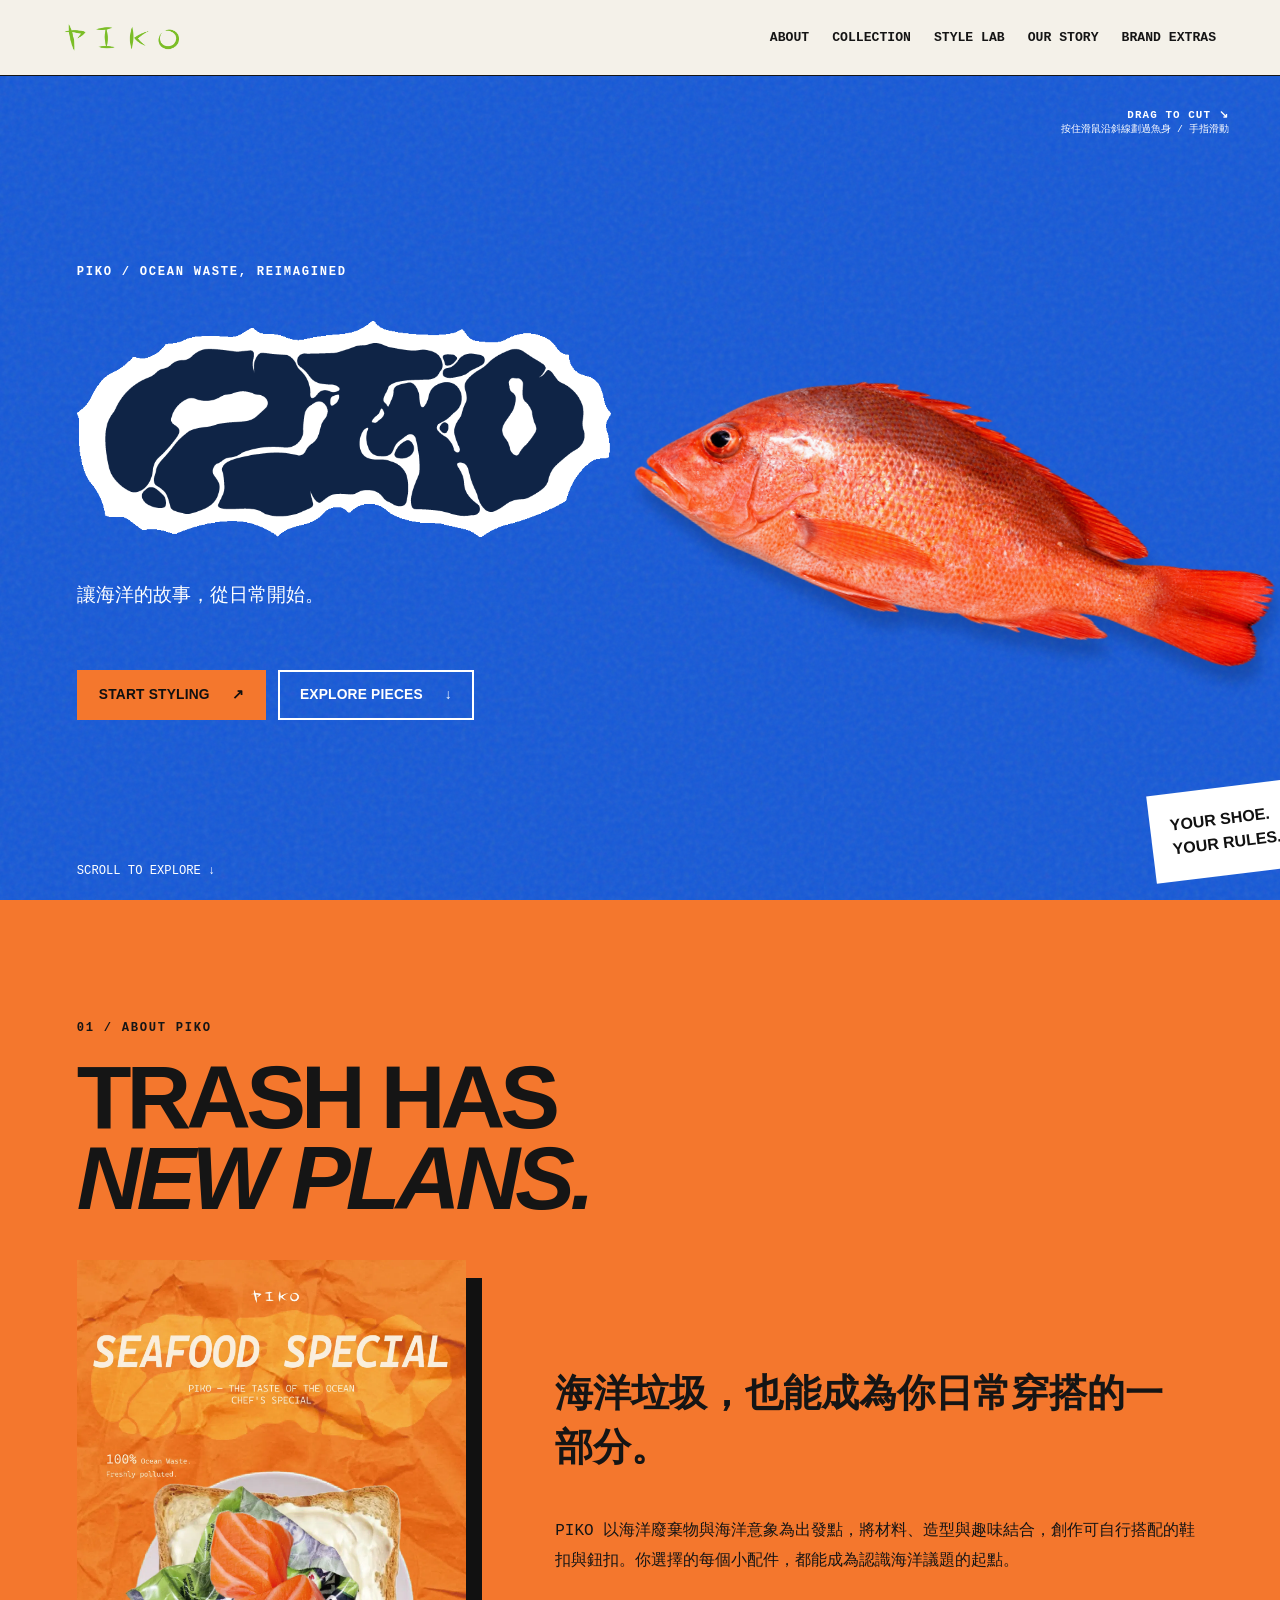
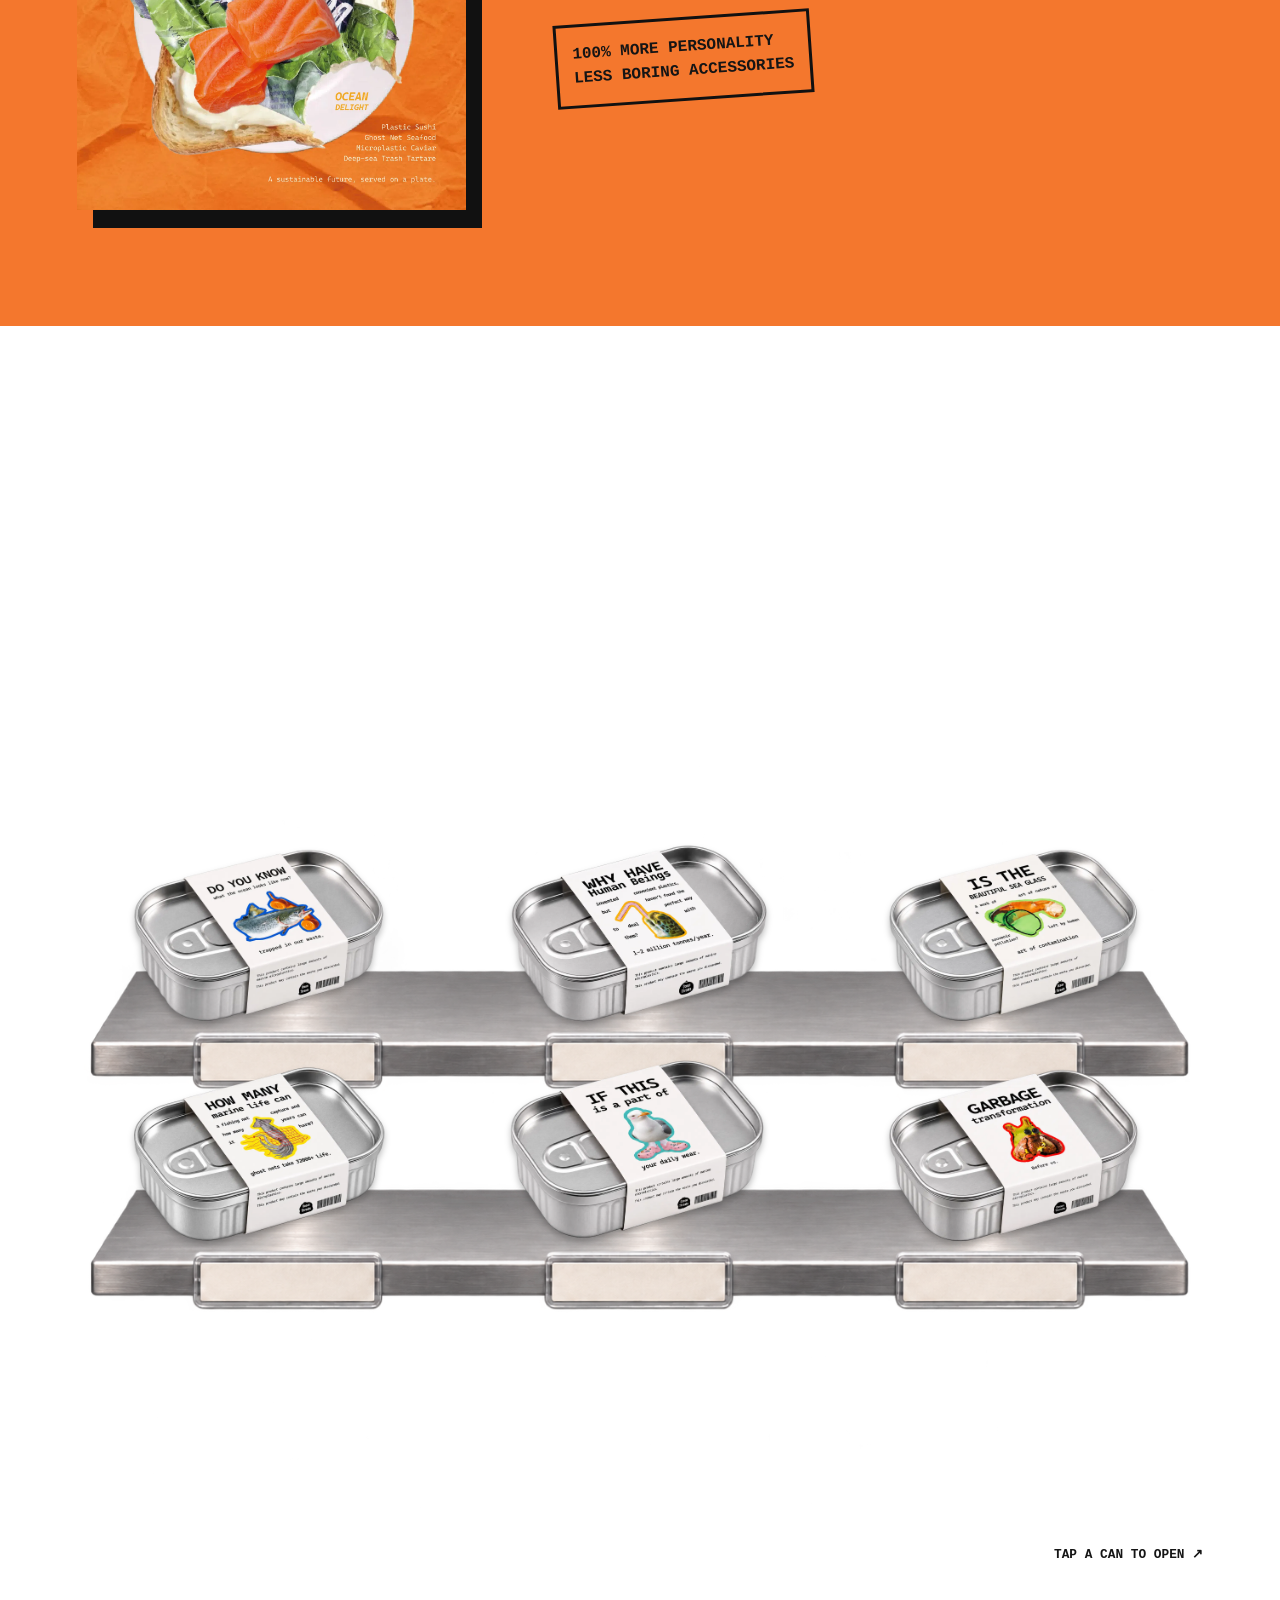
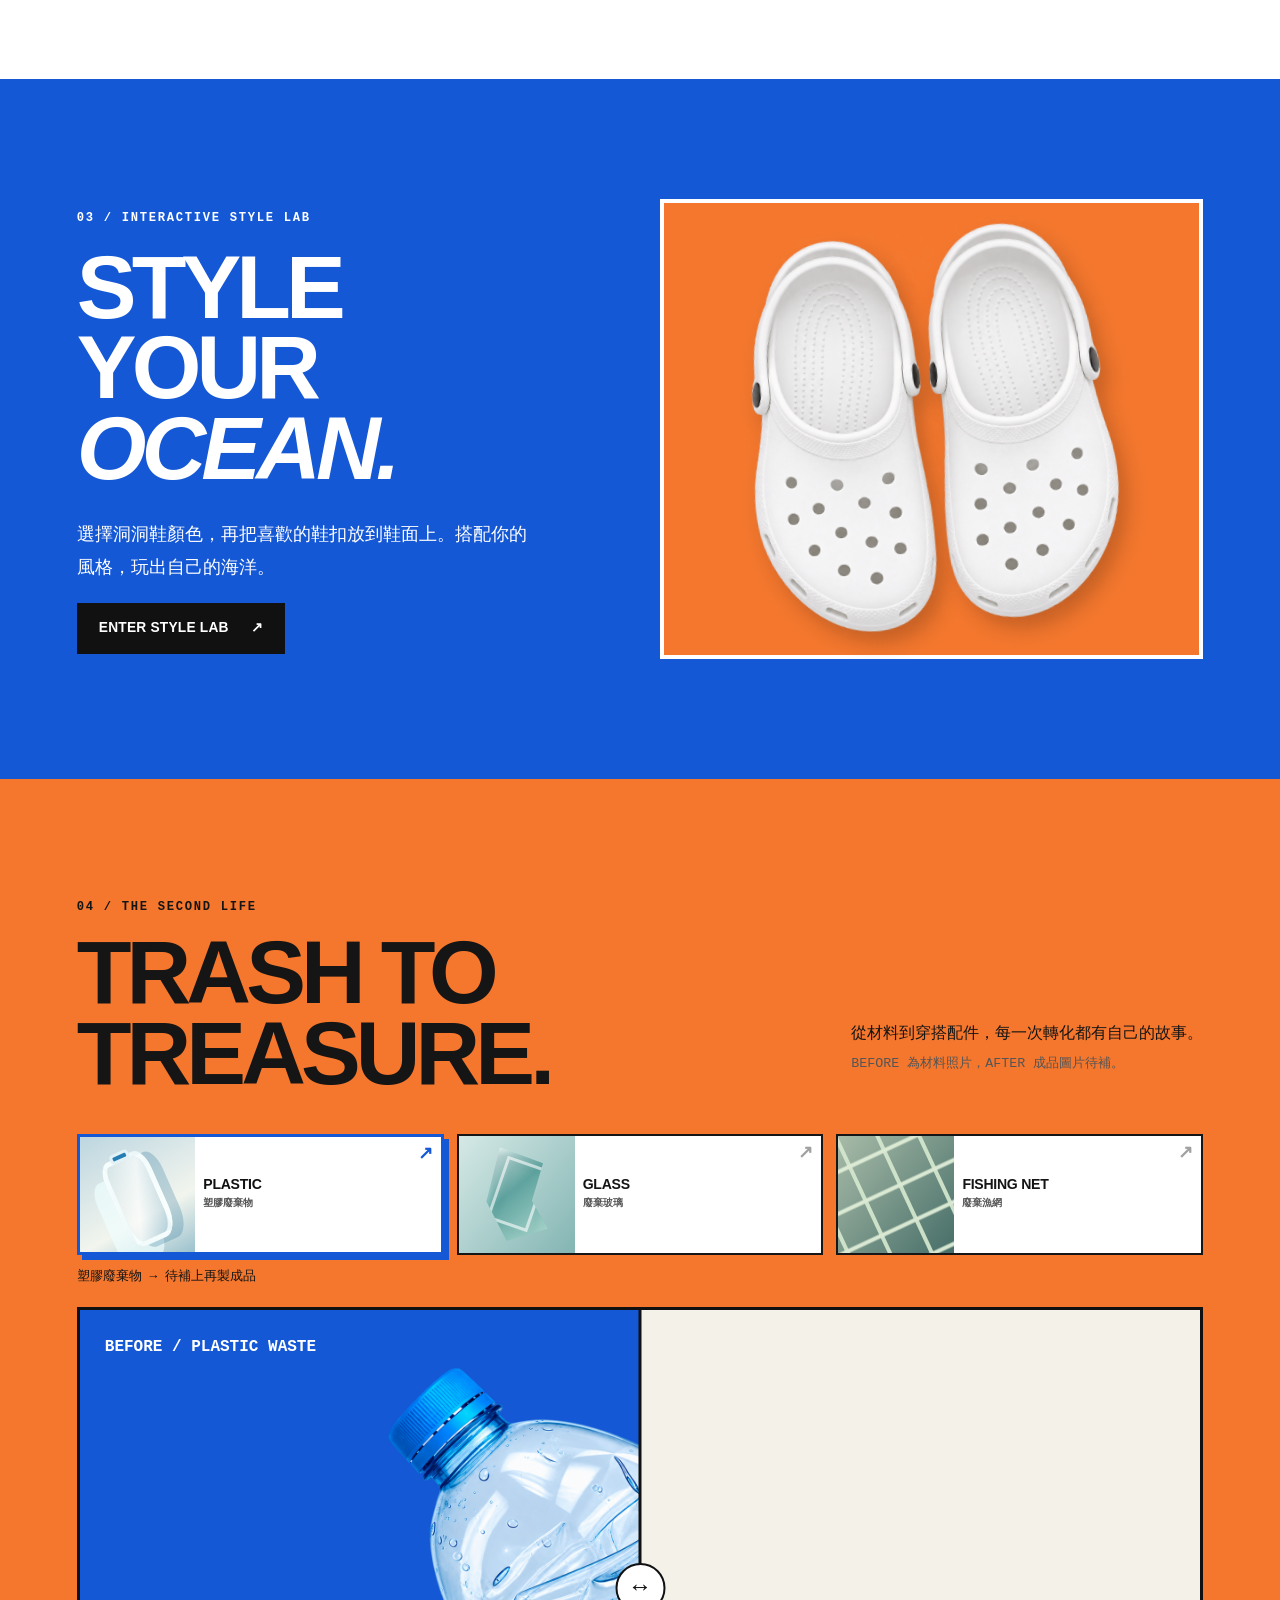
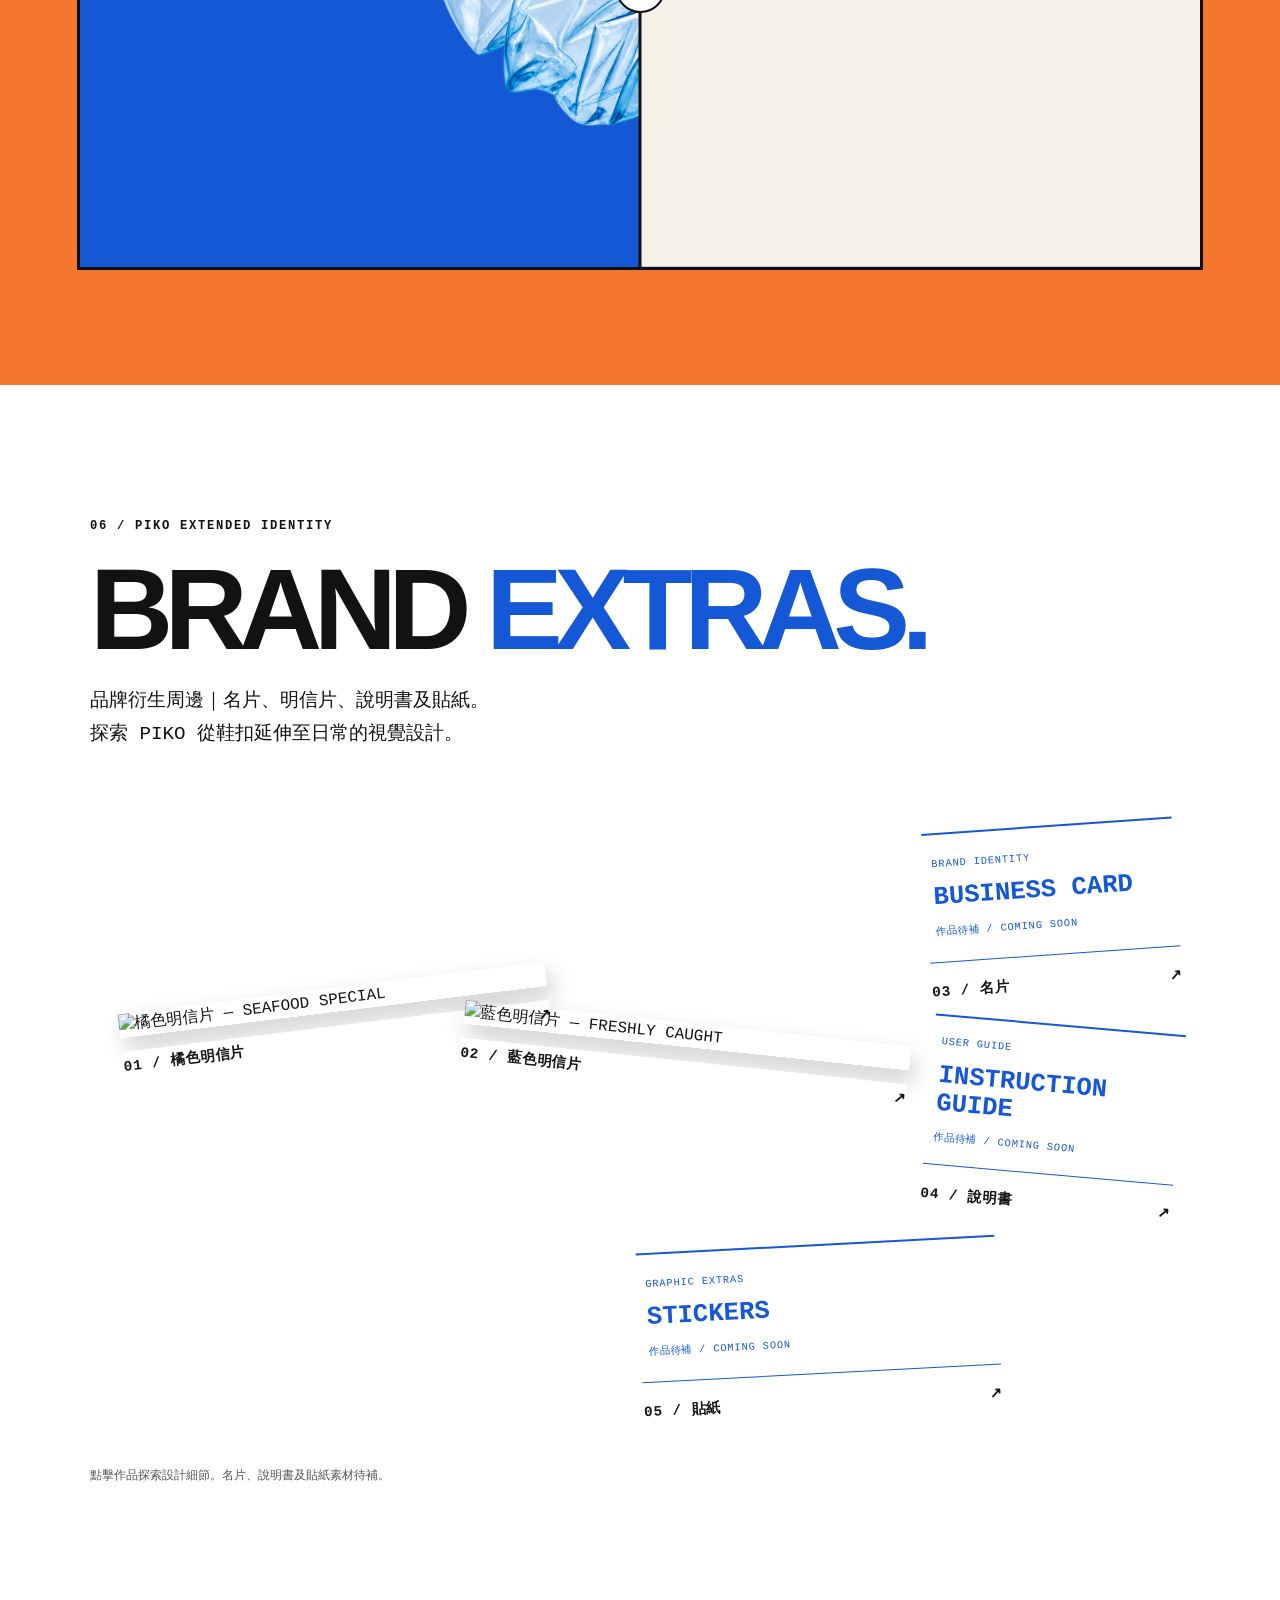
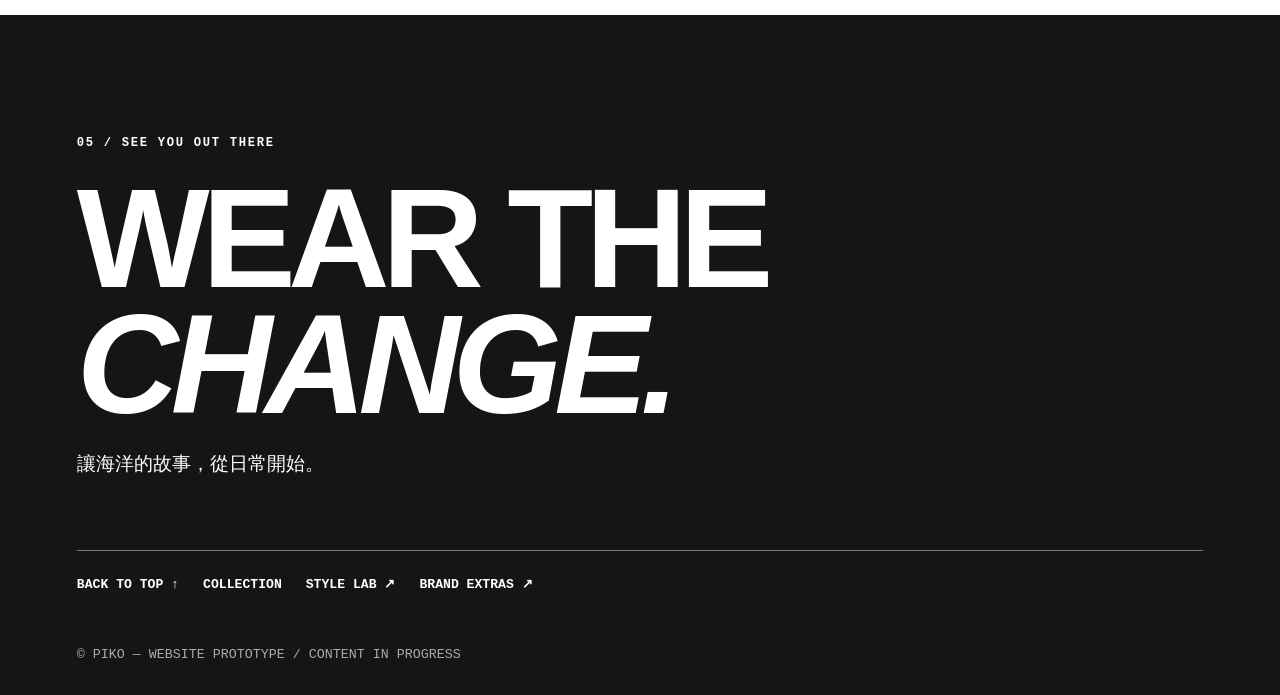
==== commit 16ae59d1: "Add files via upload" ====
--- a/index.html
+++ b/index.html
@@ -22,7 +22,7 @@
 <section class="home-extras" id="extras" aria-labelledby="home-extras-title">
 <div class="home-extras-heading"><span class="eyebrow">06 / PIKO EXTENDED IDENTITY</span><h2 id="home-extras-title">BRAND <i>EXTRAS.</i></h2><p>品牌衍生周邊｜名片、明信片、說明書及貼紙。<br>探索 PIKO 從鞋扣延伸至日常的視覺設計。</p></div>
 <div class="extras-grid" id="extras-grid"></div>
-<p class="extras-placeholder-note">目前為版型示意，正式作品圖片尚待補入。點擊作品可查看完整介紹。</p>
+<p class="extras-placeholder-note">點擊作品探索設計細節。名片、說明書及貼紙素材待補。</p>
 </section>
 </main><footer class="footer" id="footer"><span class="eyebrow">05 / SEE YOU OUT THERE</span><h2>WEAR THE<br><i>CHANGE.</i></h2><p>讓海洋的故事，從日常開始。</p><div class="footer-links"><a href="#home">BACK TO TOP ↑</a><a href="#collection">COLLECTION</a><a href="style-lab.html">STYLE LAB ↗</a><a href="#extras">BRAND EXTRAS ↗</a></div><small>© PIKO — WEBSITE PROTOTYPE / CONTENT IN PROGRESS</small></footer>
-<dialog id="can-modal" class="can-modal" aria-labelledby="modal-title"><div class="modal-shell"><button class="modal-close" id="modal-close" type="button" aria-label="關閉商品視窗">✕</button><div class="modal-image"><img id="modal-img" alt=""><span id="modal-counter" class="modal-counter"></span></div><div class="modal-info"><span class="eyebrow">PIKO / CANNED COLLECTION</span><h2 id="modal-title"></h2><p id="modal-desc"></p><div class="modal-products"><h3>IN THIS CAN</h3><div id="modal-items"></div></div><a id="modal-try-on" class="btn btn-accent try-on-link" href="style-lab.html">TRY IT ON ↗</a><div class="modal-actions"><button id="modal-prev" class="btn btn-dark" type="button">← PREV</button><button id="modal-next" class="btn btn-dark" type="button">NEXT →</button></div><p class="small-note">左右切換罐頭系列；此版本以內容佔位呈現，待正式商品素材補齊。</p></div></div></dialog><dialog id="extras-modal" class="can-modal extras-modal" aria-labelledby="extras-modal-title"><div class="modal-shell"><button id="extras-close" class="modal-close" type="button" aria-label="關閉介紹視窗">✕</button><div class="modal-image extras-modal-image"><div id="extras-modal-art"></div><span id="extras-modal-count" class="modal-counter"></span></div><div class="modal-info"><span class="eyebrow">PIKO / BRAND EXTRAS</span><h2 id="extras-modal-title"></h2><h3 id="extras-modal-zh"></h3><p id="extras-modal-desc"></p><div class="modal-products"><h3>DESIGN DETAILS</h3><p id="extras-modal-spec"></p></div><div class="modal-actions"><button id="extras-prev" class="btn btn-dark" type="button">← PREV</button><button id="extras-next" class="btn btn-dark" type="button">NEXT →</button></div><p class="small-note">目前展示為示意排版，正式作品圖片、尺寸及材質資料待補。</p></div></div></dialog></body></html>+<dialog id="can-modal" class="can-modal" aria-labelledby="modal-title"><div class="modal-shell"><button class="modal-close" id="modal-close" type="button" aria-label="關閉商品視窗">✕</button><div class="modal-image"><img id="modal-img" alt=""><span id="modal-counter" class="modal-counter"></span></div><div class="modal-info"><span class="eyebrow">PIKO / CANNED COLLECTION</span><h2 id="modal-title"></h2><p id="modal-desc"></p><div class="modal-products"><h3>IN THIS CAN</h3><div id="modal-items"></div></div><a id="modal-try-on" class="btn btn-accent try-on-link" href="style-lab.html">TRY IT ON ↗</a><div class="modal-actions"><button id="modal-prev" class="btn btn-dark" type="button">← PREV</button><button id="modal-next" class="btn btn-dark" type="button">NEXT →</button></div><p class="small-note">左右切換罐頭系列；此版本以內容佔位呈現，待正式商品素材補齊。</p></div></div></dialog><dialog id="extras-modal" class="can-modal extras-modal" aria-labelledby="extras-modal-title"><div class="modal-shell"><button id="extras-close" class="modal-close" type="button" aria-label="關閉介紹視窗">✕</button><div class="modal-image extras-modal-image"><div id="extras-modal-art"></div><span id="extras-modal-count" class="modal-counter"></span></div><div class="modal-info"><span class="eyebrow">PIKO / BRAND EXTRAS</span><h2 id="extras-modal-title"></h2><h3 id="extras-modal-zh"></h3><p id="extras-modal-desc"></p><div class="modal-products"><h3>DESIGN DETAILS</h3><p id="extras-modal-spec"></p></div><div class="modal-actions"><button id="extras-prev" class="btn btn-dark" type="button">← PREV</button><button id="extras-next" class="btn btn-dark" type="button">NEXT →</button></div><p class="small-note">作品尺寸及材質資料待補。</p></div></div></dialog></body></html>
--- a/main.css
+++ b/main.css
@@ -183,3 +183,19 @@
 .home-extras .extras-grid{max-width:1100px;margin:0 auto}
 .home-extras .extras-placeholder-note{max-width:1100px;margin:22px auto 0}
 @media(max-width:650px){.home-extras{padding:70px 18px}.home-extras-heading h2{font-size:clamp(3rem,13vw,5rem)}}
+/* V1.9.6: editorial print archive */
+.extras-grid.extras-editorial{display:grid;grid-template-columns:repeat(12,minmax(0,1fr));gap:24px 0;align-items:center;padding:36px 12px 24px;isolation:isolate;background:white;max-width:1100px;margin:auto}
+.extra-object{display:flex;flex-direction:column;align-items:stretch;gap:14px;min-width:0;position:relative;border:0;background:none;padding:0;text-align:left;color:#151515;cursor:pointer;transition:transform .25s ease;transform:rotate(var(--tilt,0deg));}
+.extra-object:hover,.extra-object:focus-visible{transform:translateY(-10px) rotate(0);z-index:5;outline-offset:6px}
+.extra-object--0{grid-column:1/6;grid-row:1/3;--tilt:-7deg;z-index:1;margin:0 0 0 18px}
+.extra-object--1{grid-column:5/10;grid-row:1/3;--tilt:6deg;z-index:2;margin-top:70px}
+.extra-object--2{grid-column:10/13;grid-row:1;--tilt:-4deg;margin-left:18px}
+.extra-object--3{grid-column:10/13;grid-row:2;--tilt:5deg;margin-left:18px}
+.extra-object--4{grid-column:7/11;grid-row:3;--tilt:-3deg}
+.extra-print{display:block;width:100%;height:auto;object-fit:contain;box-shadow:5px 12px 24px #0003}
+.extra-label{font-size:clamp(.7rem,1.2vw,.9rem);font-weight:800;letter-spacing:.06em;display:flex;justify-content:space-between;background:white;padding:5px 0}
+.extra-pending{display:flex;flex-direction:column;gap:12px;justify-content:center;min-height:130px;padding:18px 8px;border-top:2px solid #1558d6;border-bottom:1px solid #1558d6;color:#1558d6;overflow-wrap:anywhere}
+.extra-pending strong{font-size:clamp(1rem,2vw,1.7rem);line-height:1.1}.extra-pending span,.extra-pending small{font-size:.65rem;letter-spacing:.08em}
+.extras-modal-image>#extras-modal-art{display:grid;place-items:center;padding:20px;background:#f5f3ef;min-height:0;height:auto}.extras-modal-image .extra-print{width:auto;max-width:100%;max-height:65vh;object-fit:contain;box-shadow:0 8px 20px #0002}.extras-modal-image .extra-pending{width:85%}
+@media(max-width:767px){.extras-grid.extras-editorial{grid-template-columns:repeat(6,minmax(0,1fr));padding:20px 8px;gap:28px 0}.extra-object--0{grid-column:1/4;grid-row:1;margin:0;--tilt:-4deg}.extra-object--1{grid-column:3/7;grid-row:1;margin:35px 8px 0 0;--tilt:4deg}.extra-object--2{grid-column:1/4;grid-row:2;margin:0 12px 0 0}.extra-object--3{grid-column:4/7;grid-row:2;margin:0}.extra-object--4{grid-column:2/6;grid-row:3}.extras-modal-image .extra-print{max-height:48vh}.extra-label{letter-spacing:0}}
+@media(prefers-reduced-motion:reduce){.extra-object{transition:none}}
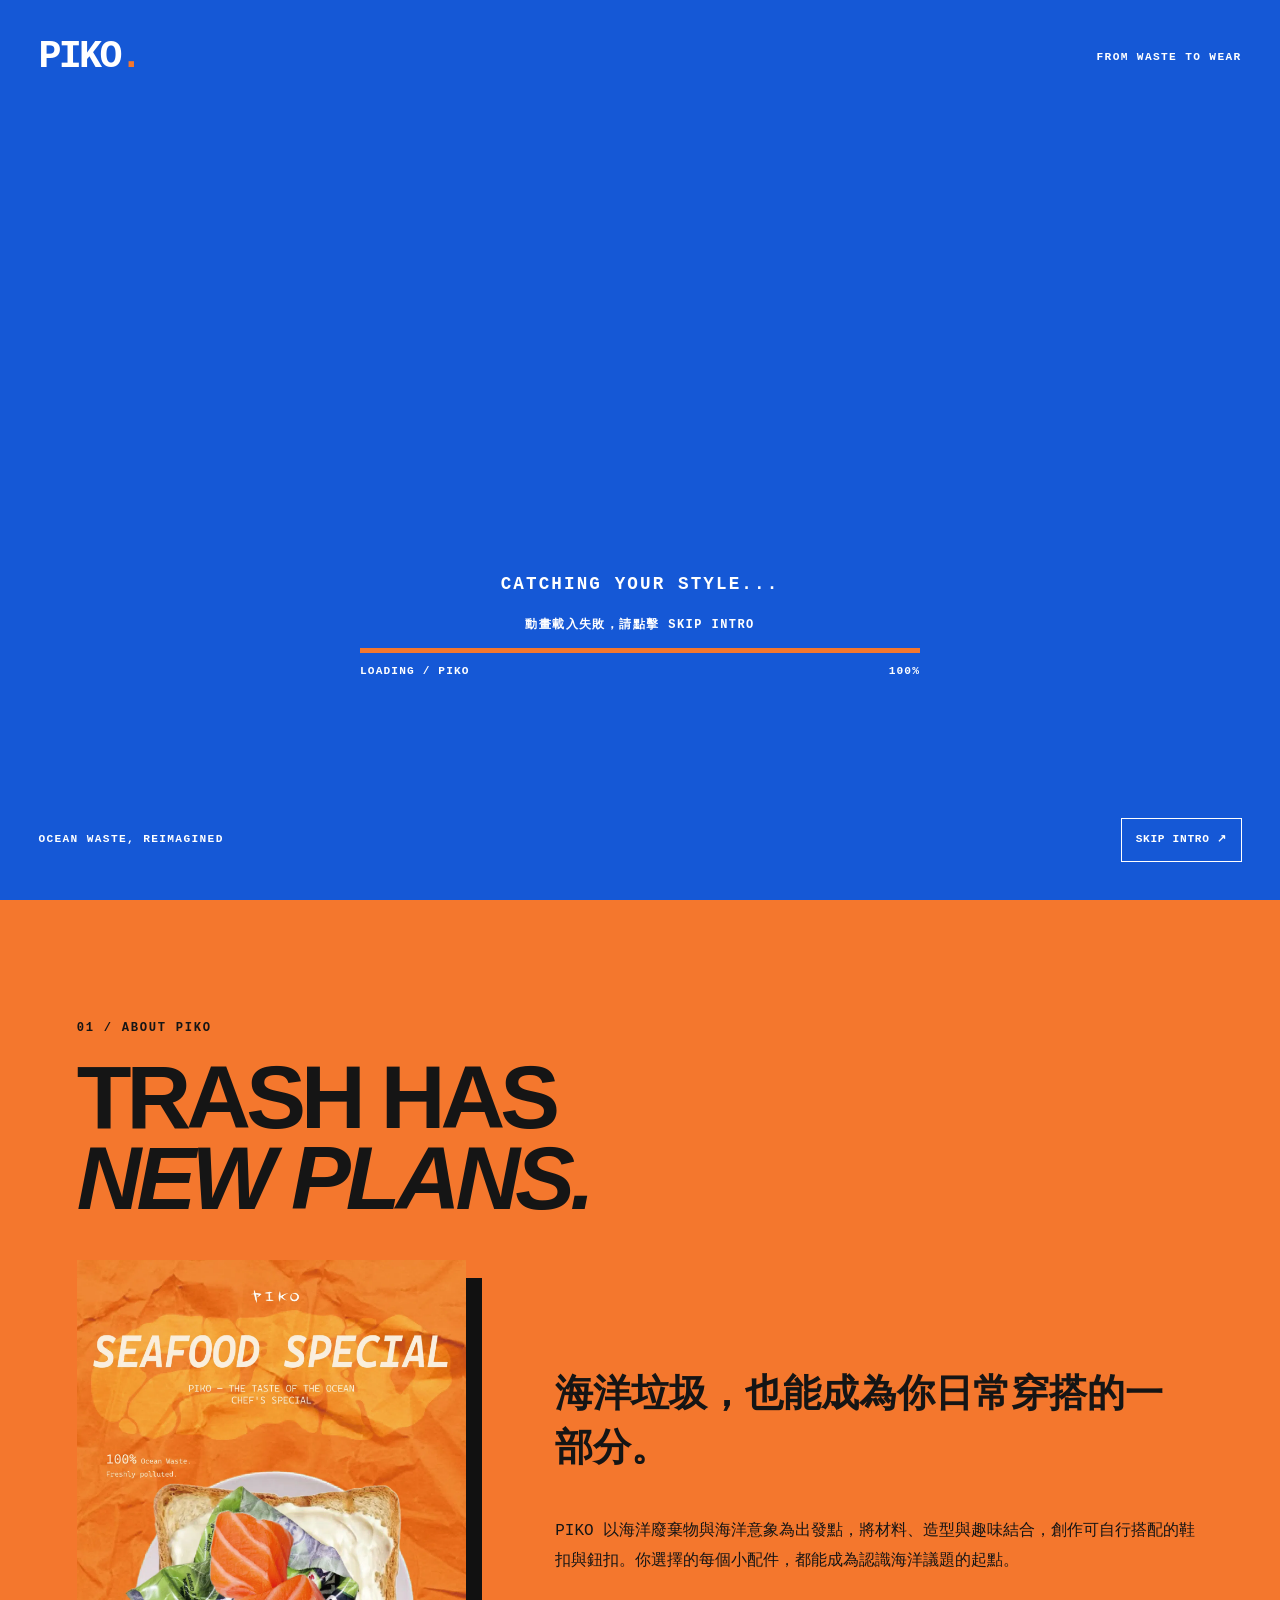
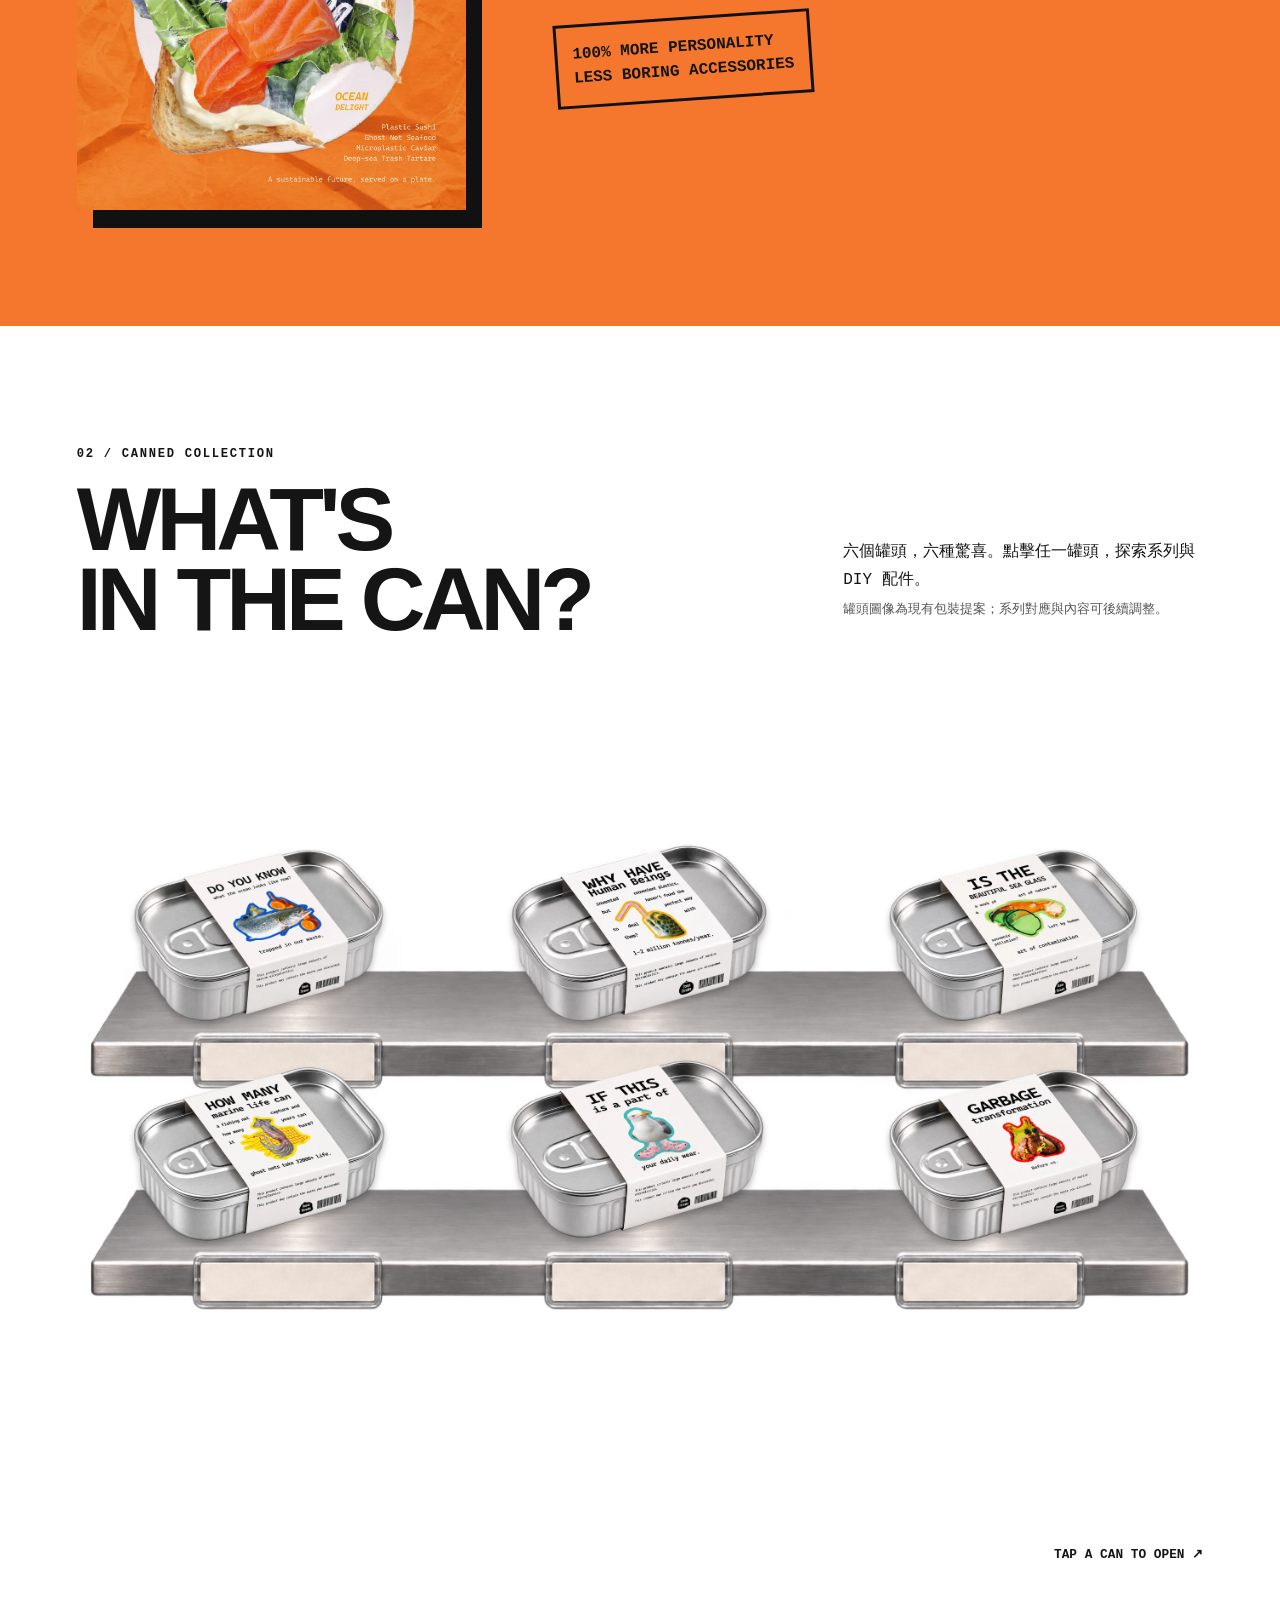
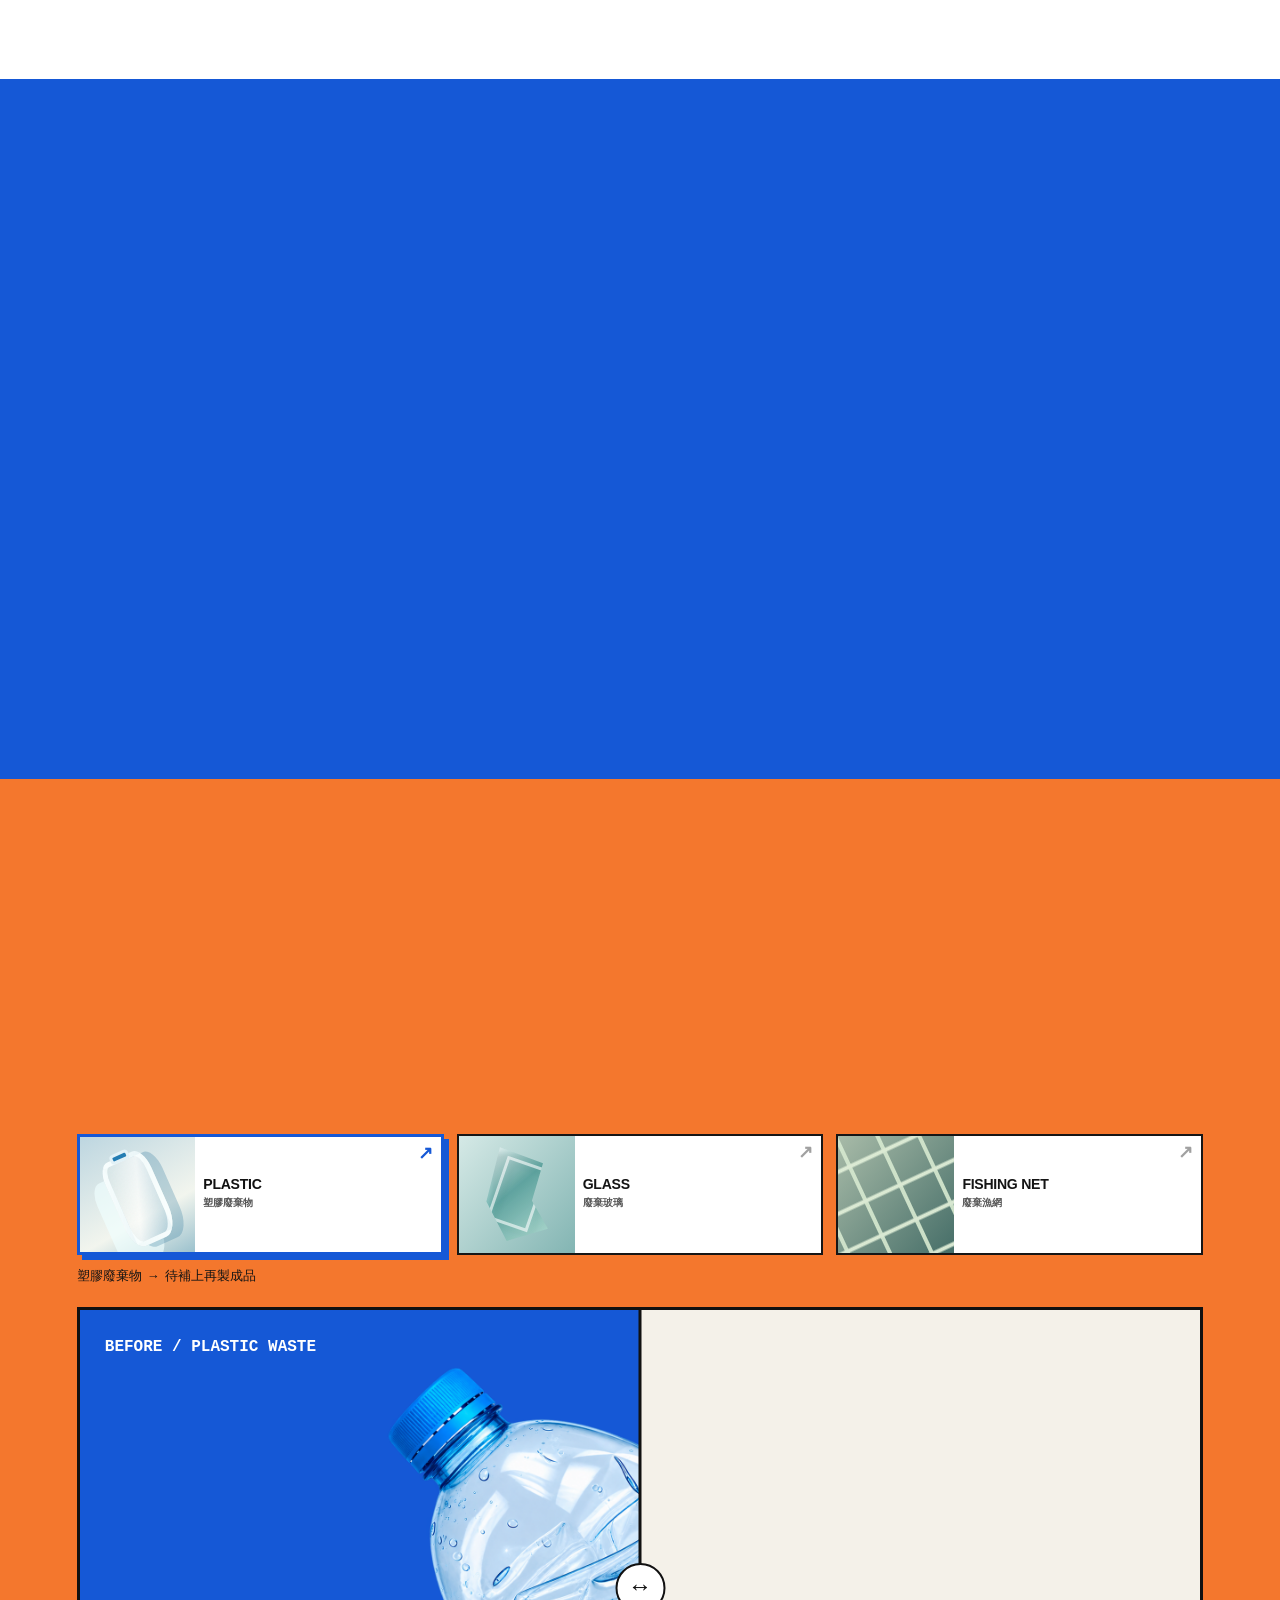
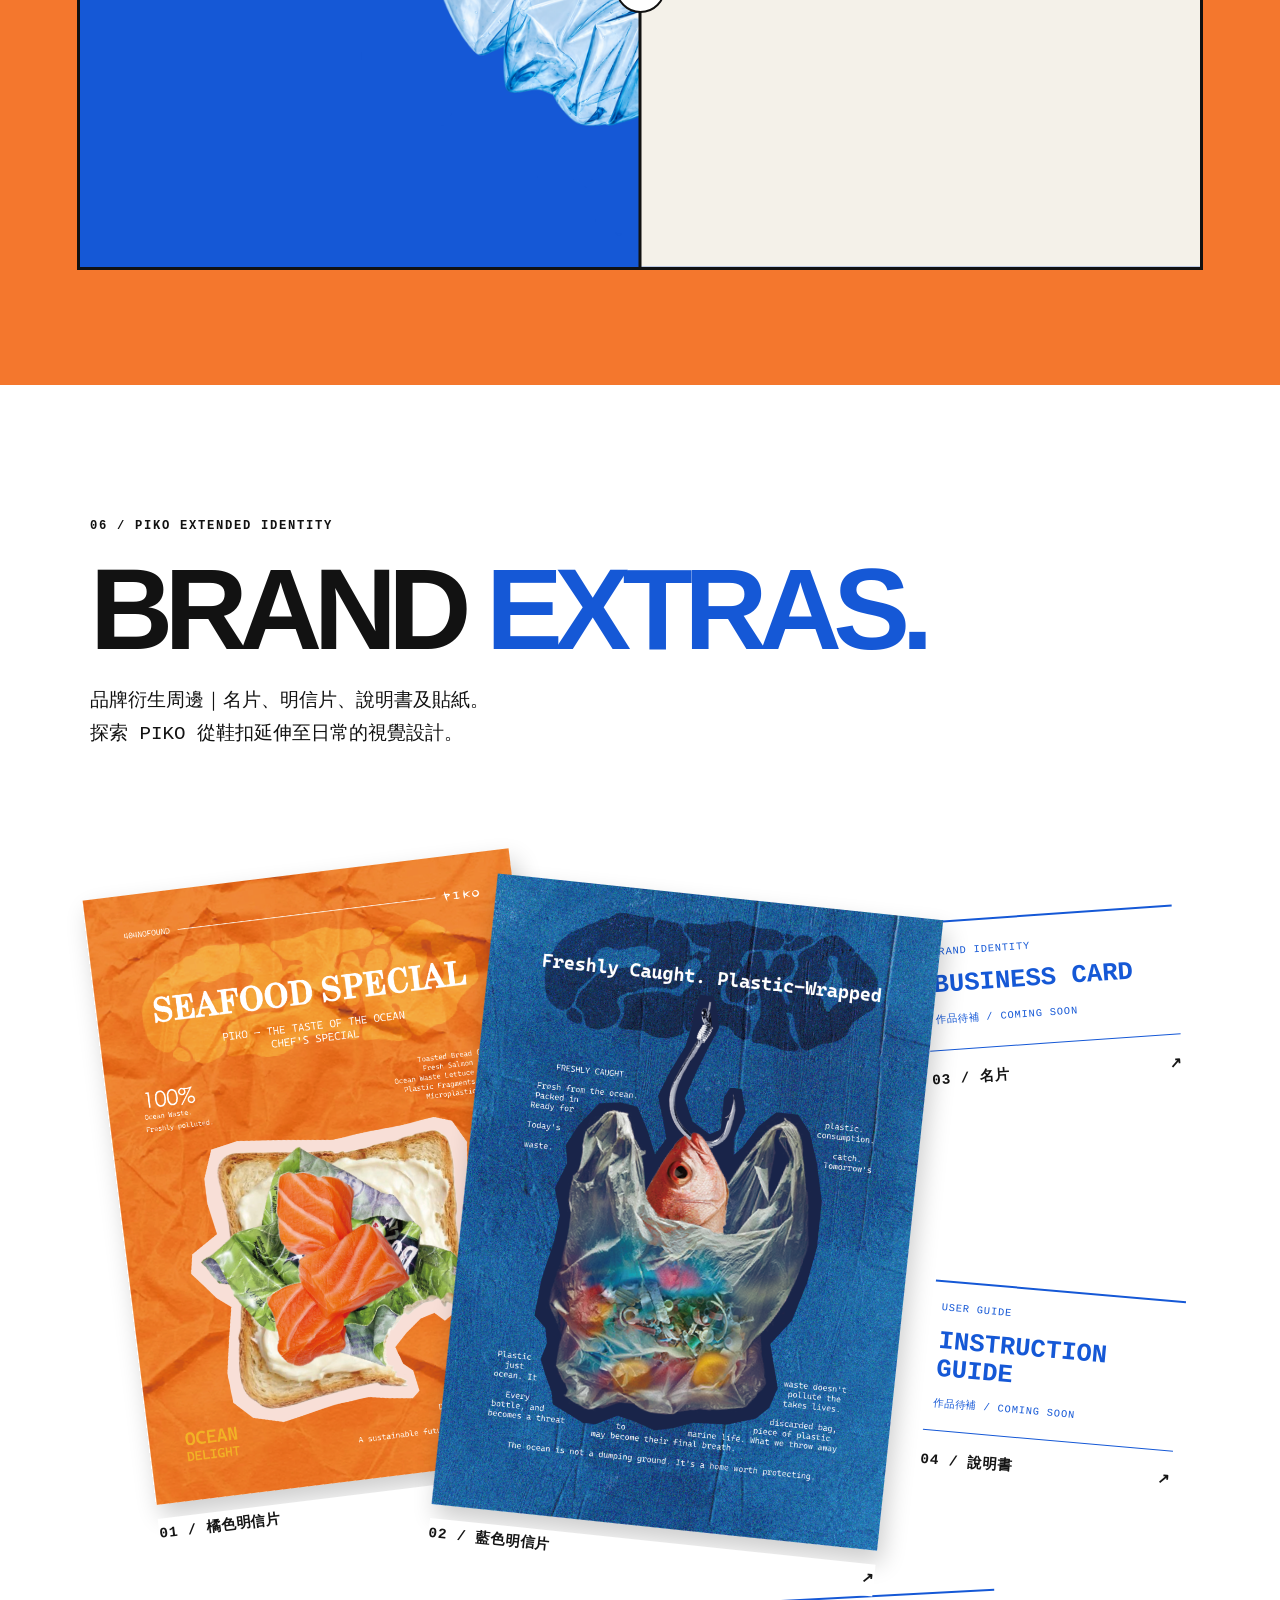
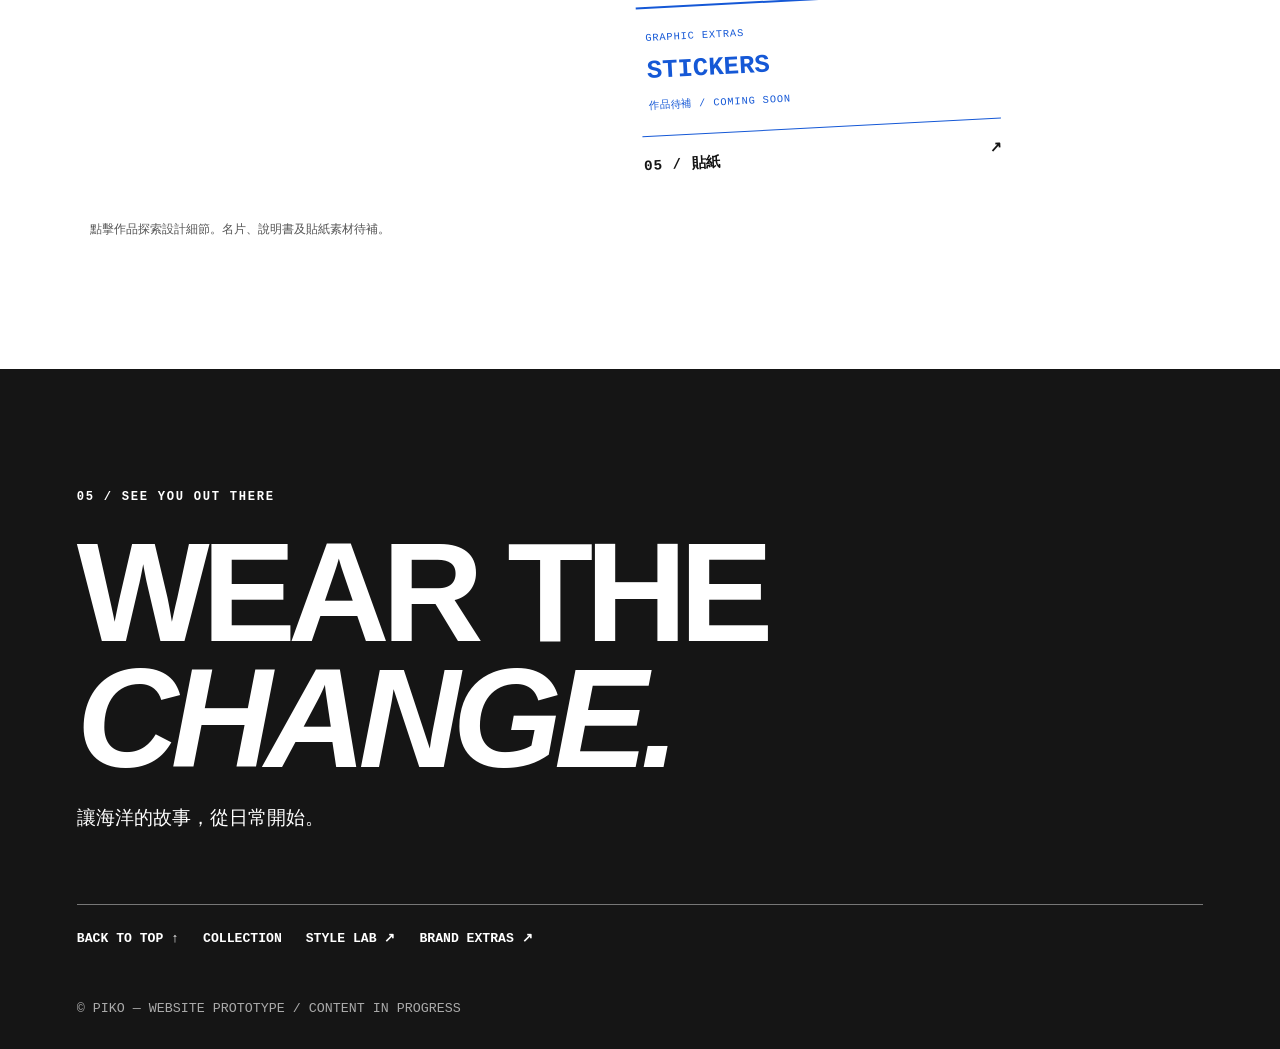
==== commit 686cc63d: "Add files via upload" ====
--- a/index.html
+++ b/index.html
@@ -1,9 +1,9 @@
-<!doctype html><html lang="zh-Hant"><head><meta charset="utf-8"><meta name="viewport" content="width=device-width,initial-scale=1"><meta name="theme-color" content="#1058c9"><meta name="description" content="PIKO — From Waste to Wear. 海洋廢棄物與日常穿搭的創意實驗。"><title>PIKO | FROM WASTE TO WEAR</title><link rel="stylesheet" href="main.css"><script defer src="main.js"></script></head><body>
-<div id="preloader" class="preloader" role="status" aria-label="網站載入中" aria-live="polite">
+<!doctype html><html lang="zh-Hant"><head><meta charset="utf-8"><meta name="viewport" content="width=device-width,initial-scale=1"><meta name="theme-color" content="#1058c9"><meta name="description" content="PIKO — From Waste to Wear. 海洋廢棄物與日常穿搭的創意實驗。"><title>PIKO | FROM WASTE TO WEAR</title><link rel="stylesheet" href="main.css"><script defer src="loader-motion.js"></script><script defer src="main.js"></script></head><body>
+<div id="preloader" class="preloader" role="region" aria-label="互動開場">
   <div class="preloader-top"><strong>PIKO<span class="preloader-dot">.</span></strong><span>FROM WASTE TO WEAR</span></div>
   <div class="preloader-center">
-    <div class="loader-product" aria-hidden="true"><div class="loader-can-base"><img src="assets/loading-can.webp" alt="" fetchpriority="high"></div><div class="loader-lid"><img src="assets/loading-can.webp" alt=""></div><span class="loader-pullring"></span></div>
-    <p class="loader-title">CATCHING YOUR STYLE...</p>
+    <div class="loader-product" tabindex="0" aria-label="左右移動或使用方向鍵開罐"><canvas id="loader-can-motion"></canvas></div>
+    <p class="loader-title">CATCHING YOUR STYLE...</p><p id="loader-hint" class="loader-hint">左右移動滑鼠或滑動手指，控制開罐</p>
     <div class="loader-progress-track" role="progressbar" aria-label="首頁重要素材載入進度" aria-valuemin="0" aria-valuemax="100" aria-valuenow="0"><span id="loader-progress-fill"></span></div>
     <div class="loader-progress-label"><span>LOADING / PIKO</span><span id="loader-percent">00%</span></div>
   </div>
--- a/main.css
+++ b/main.css
@@ -199,3 +199,10 @@
 .extras-modal-image>#extras-modal-art{display:grid;place-items:center;padding:20px;background:#f5f3ef;min-height:0;height:auto}.extras-modal-image .extra-print{width:auto;max-width:100%;max-height:65vh;object-fit:contain;box-shadow:0 8px 20px #0002}.extras-modal-image .extra-pending{width:85%}
 @media(max-width:767px){.extras-grid.extras-editorial{grid-template-columns:repeat(6,minmax(0,1fr));padding:20px 8px;gap:28px 0}.extra-object--0{grid-column:1/4;grid-row:1;margin:0;--tilt:-4deg}.extra-object--1{grid-column:3/7;grid-row:1;margin:35px 8px 0 0;--tilt:4deg}.extra-object--2{grid-column:1/4;grid-row:2;margin:0 12px 0 0}.extra-object--3{grid-column:4/7;grid-row:2;margin:0}.extra-object--4{grid-column:2/6;grid-row:3}.extras-modal-image .extra-print{max-height:48vh}.extra-label{letter-spacing:0}}
 @media(prefers-reduced-motion:reduce){.extra-object{transition:none}}
+
+/* V1.9.7: stationary photographic can, independently peeled lid. */
+.loader-product{animation:none;perspective:none}.loader-product canvas{display:block;width:100%;height:100%;object-fit:contain}
+
+.loader-product{touch-action:none;cursor:ew-resize;outline-offset:5px}.loader-product canvas{pointer-events:none}.loader-hint{font-size:.75rem;text-align:center;margin:0 0 14px;color:#fff;line-height:1.5}
+/* V1.9.9: fish bridges the opening can and the hero. */
+.intro-flying-fish{position:fixed;z-index:901;object-fit:contain;pointer-events:none;max-width:none;transform-origin:center;}
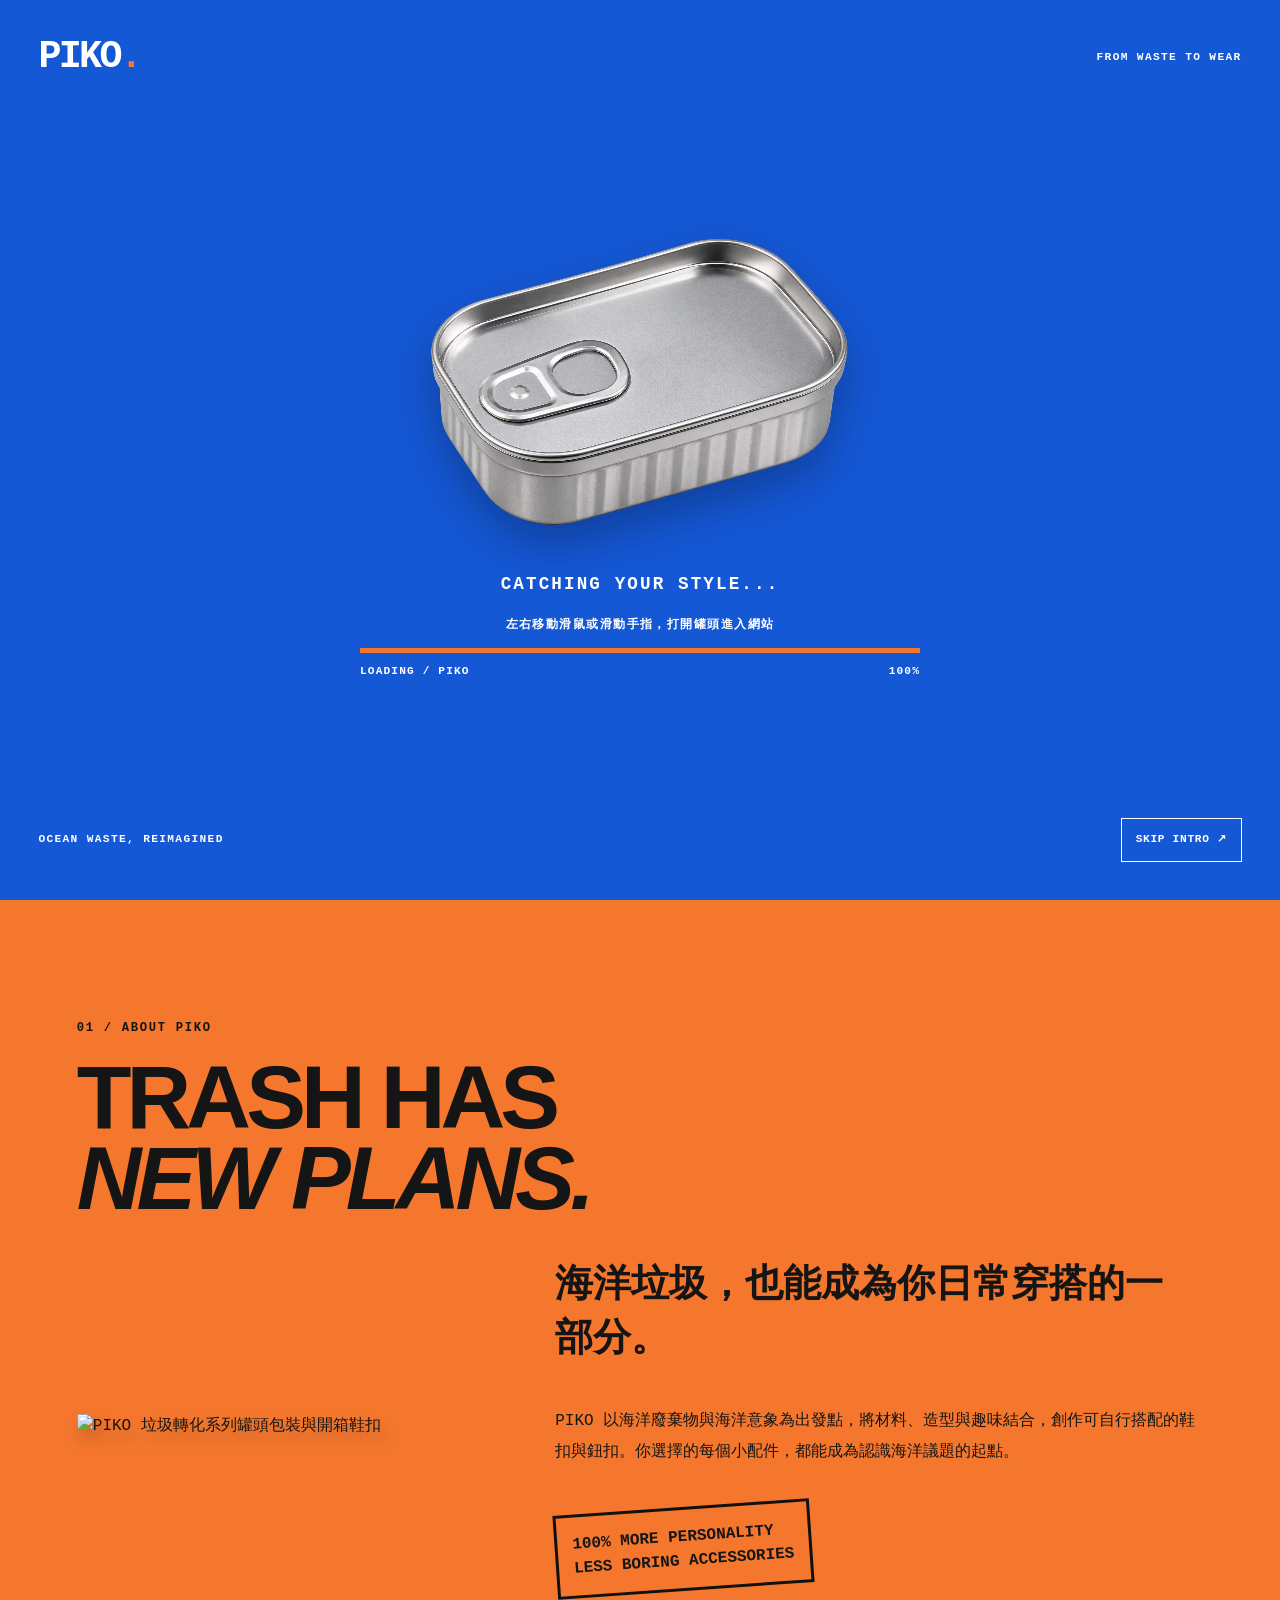
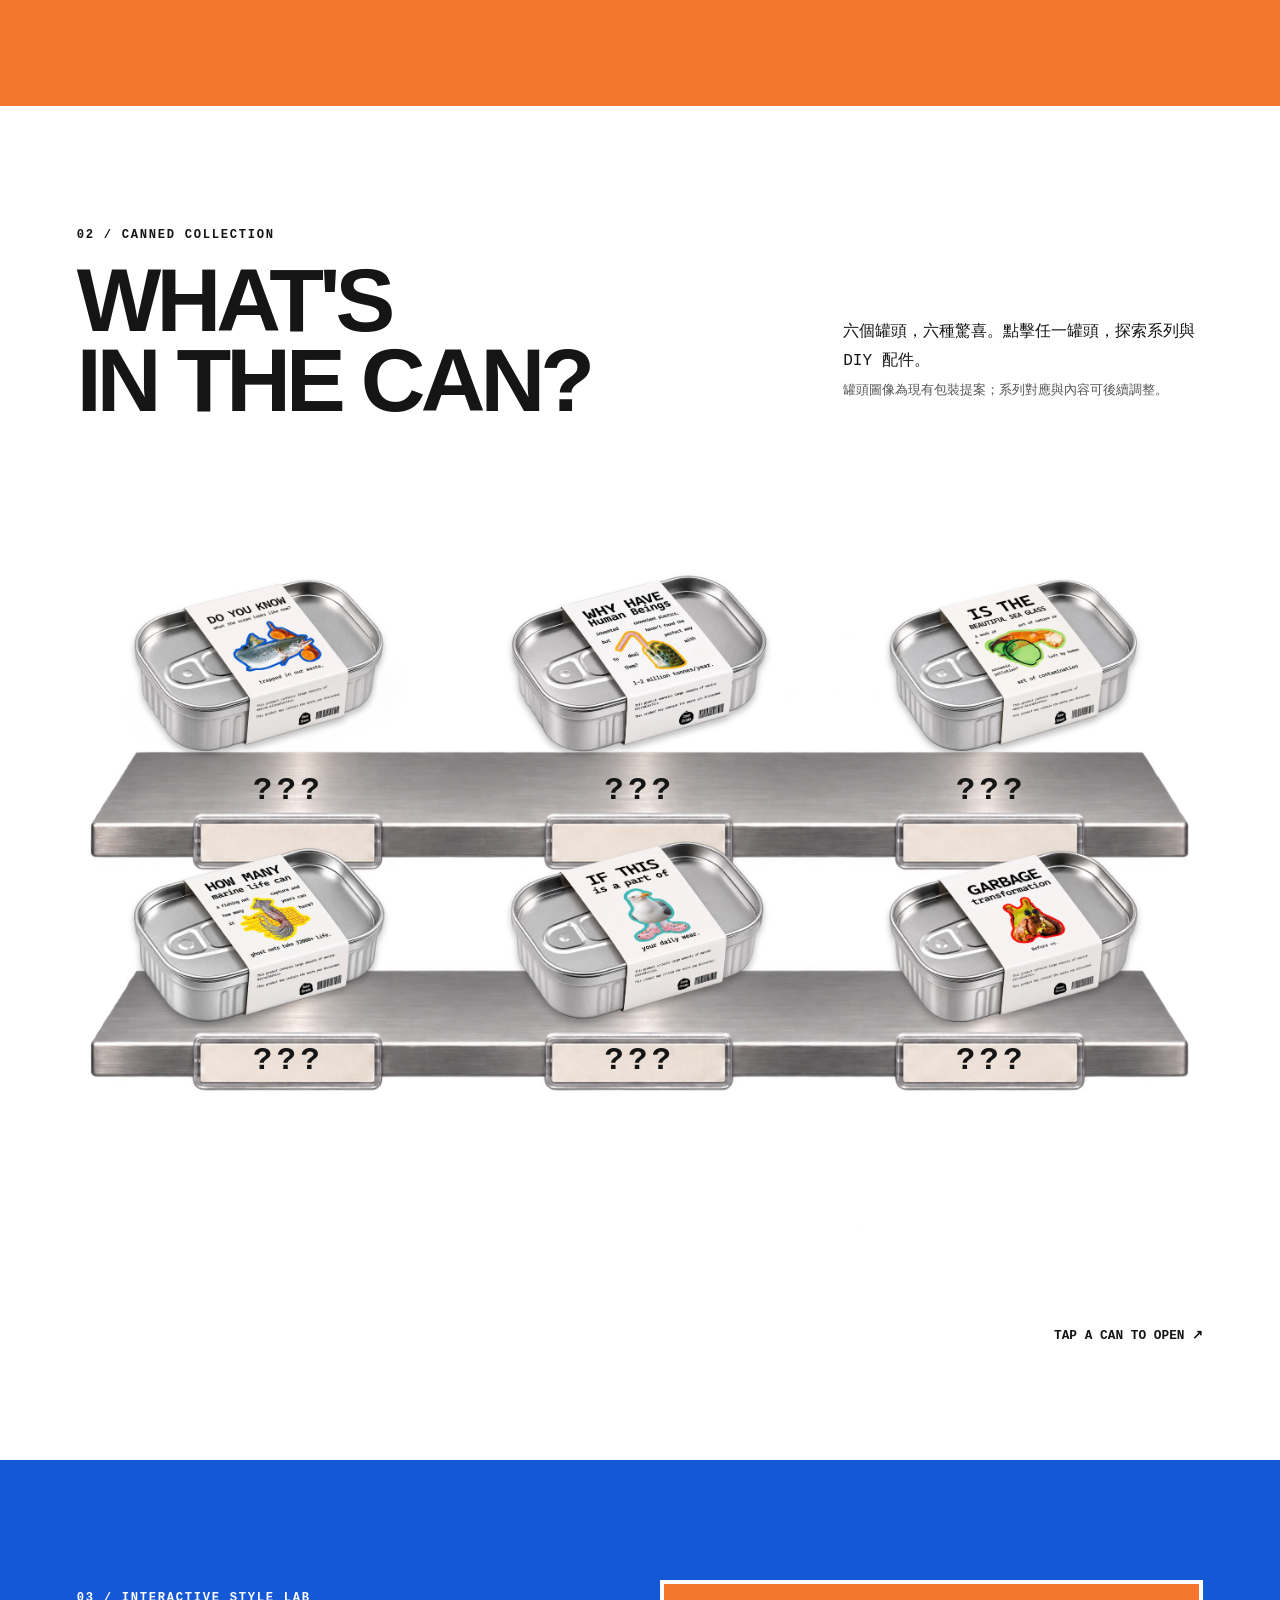
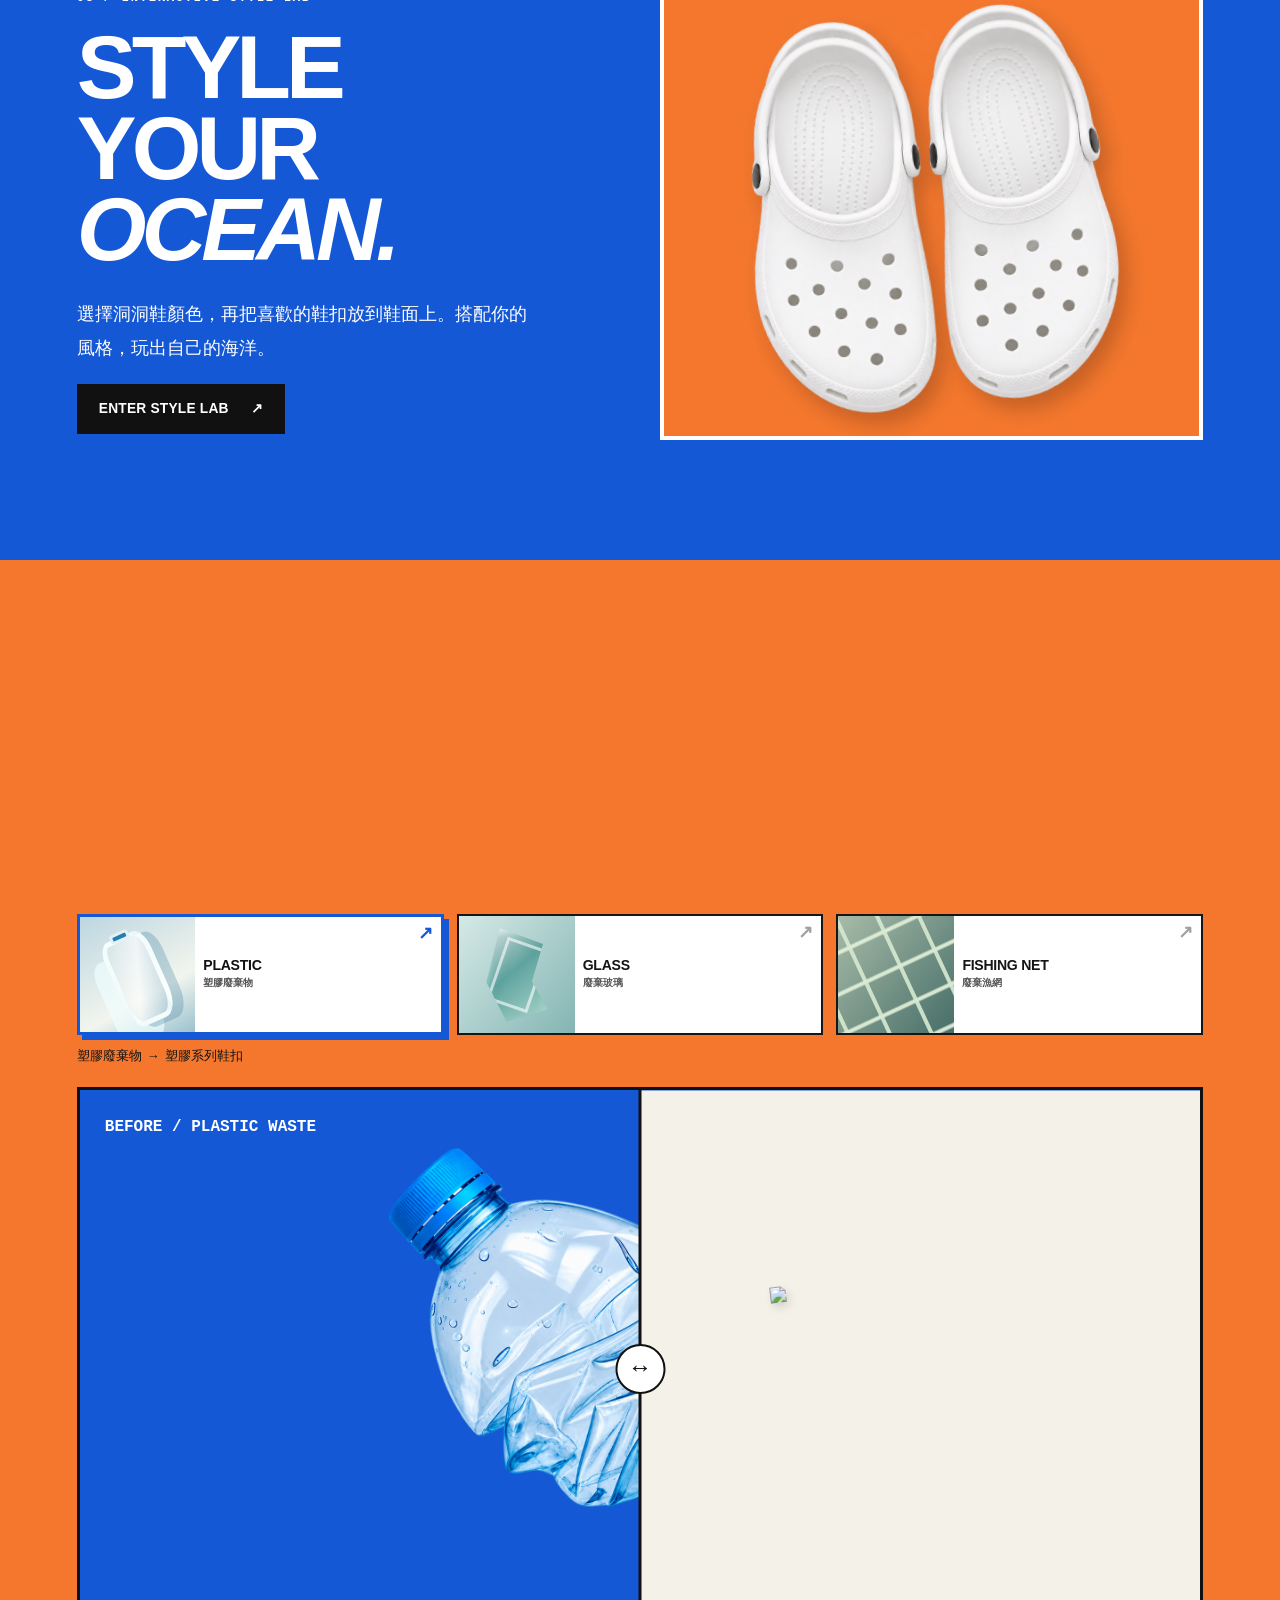
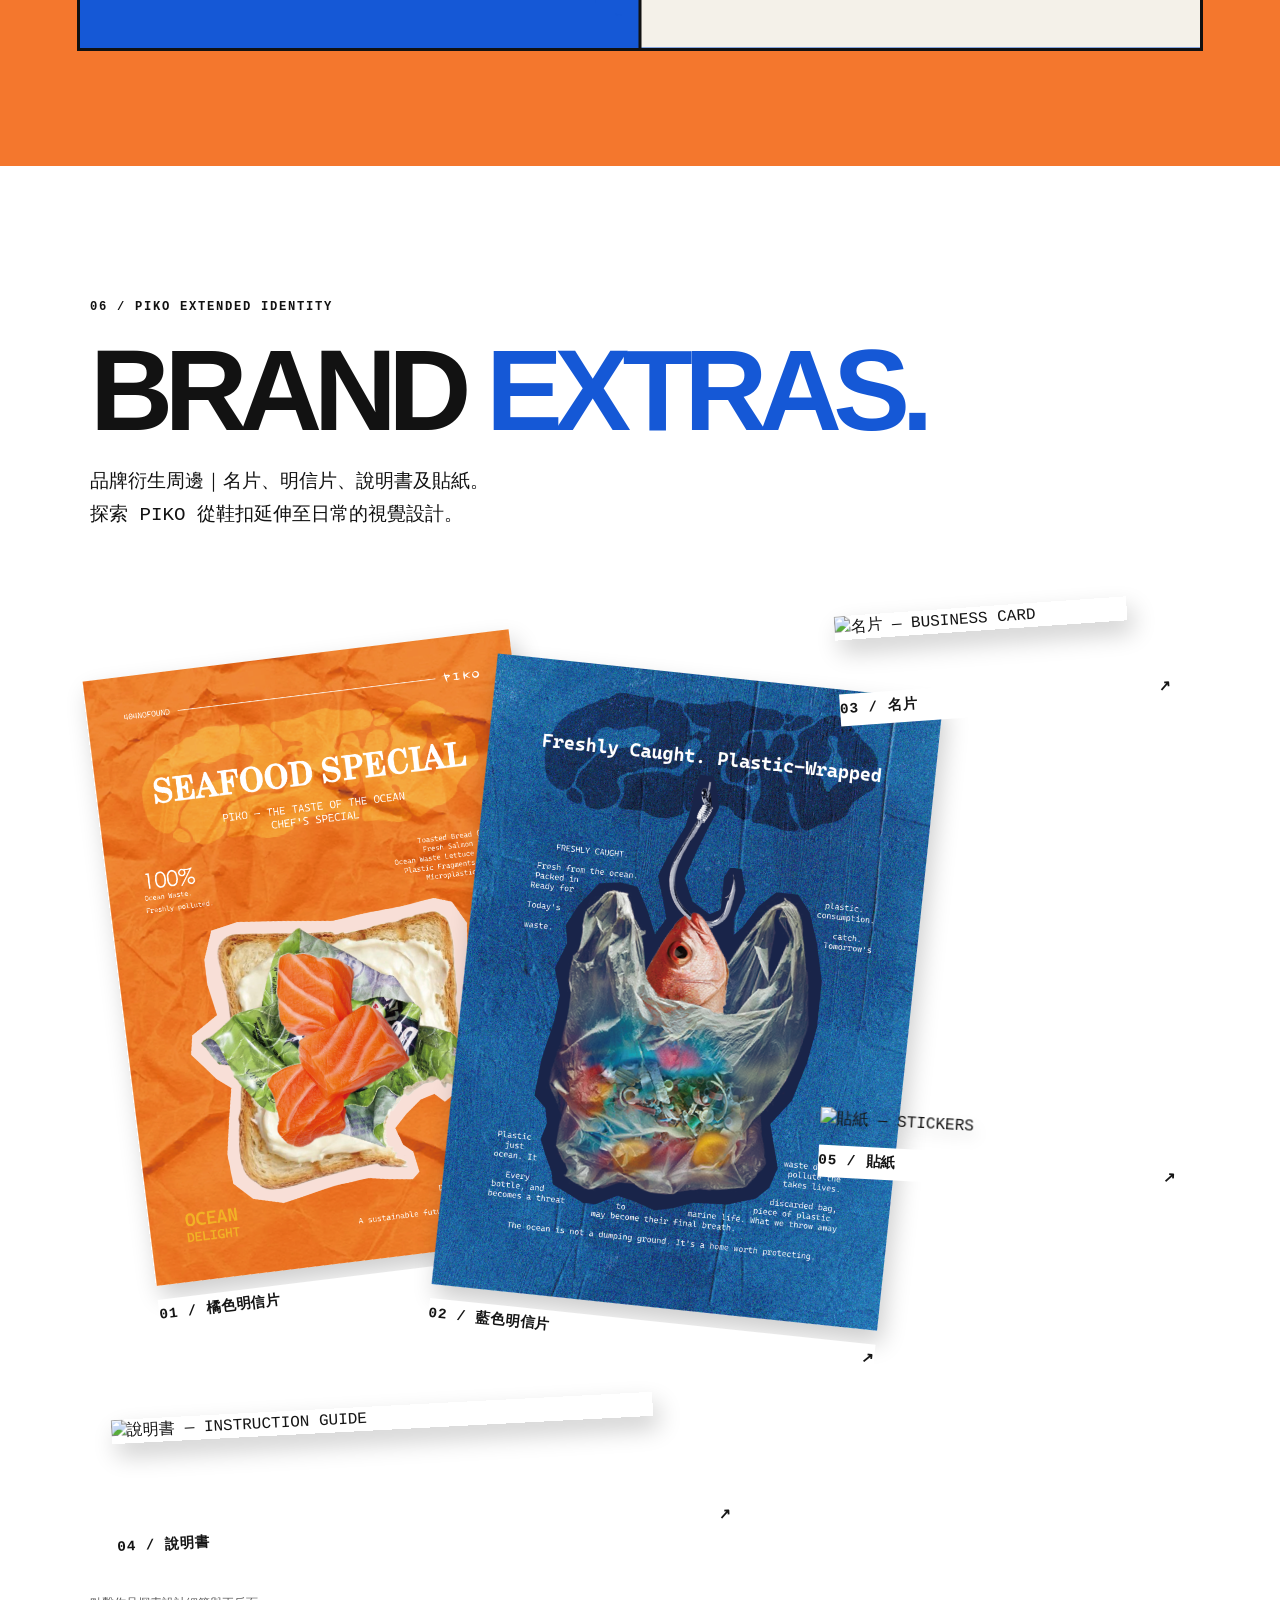
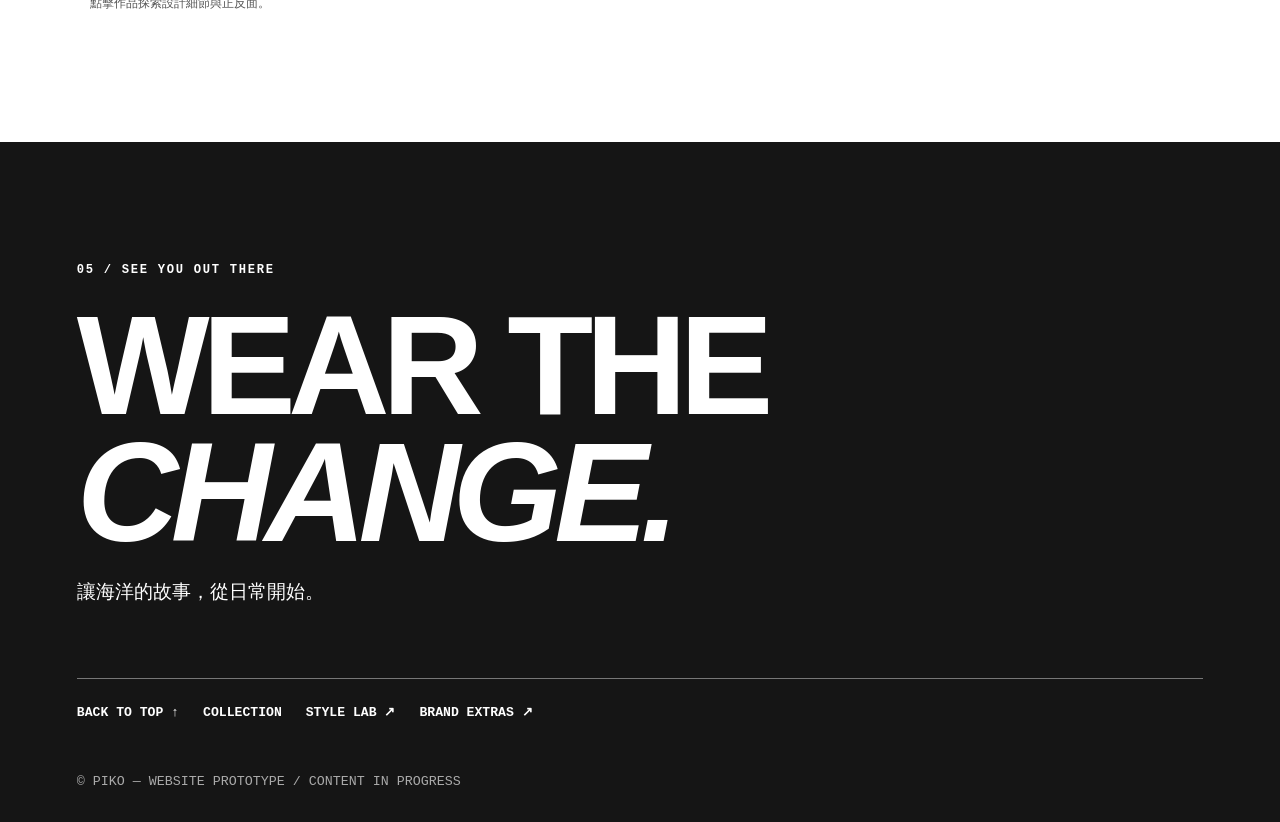
==== commit 8237334d: "Add files via upload" ====
--- a/index.html
+++ b/index.html
@@ -11,7 +11,7 @@
 </div>
 <a class="skip-link" href="#main">跳至主要內容</a><header class="site-header" id="header"><a class="logo" href="#home" aria-label="PIKO 返回首頁"><img src="assets/piko-green.png" alt="PIKO"></a><nav class="desktop-nav" aria-label="主選單"><a href="#about">ABOUT</a><a href="#collection">COLLECTION</a><a href="#lab">STYLE LAB</a><a href="#transformation">OUR STORY</a><a href="#extras">BRAND EXTRAS</a></nav><button id="menu-toggle" class="menu-toggle" type="button" aria-expanded="false" aria-controls="mobile-nav">MENU <span aria-hidden="true">☰</span></button></header><nav id="mobile-nav" class="mobile-nav" aria-label="手機選單" hidden><a href="#about">ABOUT</a><a href="#collection">COLLECTION</a><a href="#lab">STYLE LAB</a><a href="#transformation">OUR STORY</a><a href="#extras">BRAND EXTRAS</a></nav>
 <main id="main"><section class="hero" id="home"><div class="hero-grain"></div><div class="hero-copy"><span class="eyebrow">PIKO / OCEAN WASTE, REIMAGINED</span><h1 class="hero-mark-title"><img src="assets/hero-mark.png" alt="PIKO 品牌圖形標誌"></h1><p>讓海洋的故事，從日常開始。</p><div class="actions"><a class="btn btn-accent" href="style-lab.html">START STYLING <span aria-hidden="true">↗</span></a><a class="btn btn-outline-light" href="#collection">EXPLORE PIECES <span aria-hidden="true">↓</span></a></div></div><div class="hero-art fish-interaction" id="fish-interaction" aria-label="互動式海洋垃圾切魚體驗"><div class="fish-hint" id="fish-hint">DRAG TO CUT ↘<small>按住滑鼠沿斜線劃過魚身 / 手指滑動</small></div><div class="fish-scene" id="fish-scene"><img class="fish-whole" src="assets/fish-whole.png" alt="完整的紅橙色魚，拖曳切開後會顯示海洋垃圾" fetchpriority="high"><img class="fish-opened" src="assets/fish-cut.png" alt="魚身被切開，塑膠瓶、漁網與垃圾從魚身散落"><div class="fish-cut-guide" aria-hidden="true"></div><div class="fish-slice-trace" aria-hidden="true"></div></div><button class="fish-again" id="fish-again" type="button" hidden>CUT AGAIN ↺</button></div><div class="hero-bottom"><span>SCROLL TO EXPLORE ↓</span></div></section>
-<section class="section about" id="about"><div class="section-heading reveal"><span class="eyebrow">01 / ABOUT PIKO</span><h2>TRASH HAS<br><i>NEW PLANS.</i></h2></div><div class="about-layout"><div class="about-image reveal"><img loading="lazy" src="assets/hero-orange.webp" alt="PIKO 海鮮廣告風格主視覺，結合塑膠與食物拼貼"></div><div class="about-text reveal"><p class="lead">海洋垃圾，也能成為你日常穿搭的一部分。</p><p>PIKO 以海洋廢棄物與海洋意象為出發點，將材料、造型與趣味結合，創作可自行搭配的鞋扣與鈕扣。你選擇的每個小配件，都能成為認識海洋議題的起點。</p><div class="stamp">100% MORE PERSONALITY<br>LESS BORING ACCESSORIES</div></div></div></section>
+<section class="section about" id="about"><div class="section-heading reveal"><span class="eyebrow">01 / ABOUT PIKO</span><h2>TRASH HAS<br><i>NEW PLANS.</i></h2></div><div class="about-layout"><div class="about-image reveal"><img loading="lazy" src="assets/about-garbage-transformation.png" alt="PIKO 垃圾轉化系列罐頭包裝與開箱鞋扣"></div><div class="about-text reveal"><p class="lead">海洋垃圾，也能成為你日常穿搭的一部分。</p><p>PIKO 以海洋廢棄物與海洋意象為出發點，將材料、造型與趣味結合，創作可自行搭配的鞋扣與鈕扣。你選擇的每個小配件，都能成為認識海洋議題的起點。</p><div class="stamp">100% MORE PERSONALITY<br>LESS BORING ACCESSORIES</div></div></div></section>
 <section class="section collection" id="collection"><div class="section-top reveal"><div><span class="eyebrow">02 / CANNED COLLECTION</span><h2>WHAT'S<br>IN THE CAN?</h2></div><p>六個罐頭，六種驚喜。點擊任一罐頭，探索系列與 DIY 配件。<br><small>罐頭圖像為現有包裝提案；系列對應與內容可後續調整。</small></p></div><div id="can-grid" class="can-grid"></div><p class="hint">TAP A CAN TO OPEN ↗</p></section>
 <section class="section lab-teaser" id="lab"><div class="lab-content reveal"><span class="eyebrow">03 / INTERACTIVE STYLE LAB</span><h2>STYLE<br>YOUR <i>OCEAN.</i></h2><p>選擇洞洞鞋顏色，再把喜歡的鞋扣放到鞋面上。搭配你的風格，玩出自己的海洋。</p><a class="btn btn-dark" href="style-lab.html">ENTER STYLE LAB <span aria-hidden="true">↗</span></a></div><div class="lab-visual reveal"><div class="shoe-preview"><img src="assets/shoes-pair.png" alt="PIKO 白色雙腳洞洞鞋俯視產品圖" loading="lazy"></div></div><div class="lab-sticker">YOUR SHOE.<br>YOUR RULES.</div></div></section>
 <section class="section transformation" id="transformation"><div class="section-top reveal"><div><span class="eyebrow">04 / THE SECOND LIFE</span><h2>TRASH TO<br>TREASURE.</h2></div><p>從材料到穿搭配件，每一次轉化都有自己的故事。<br><small>BEFORE 為材料照片，AFTER 成品圖片待補。</small></p></div><div class="material-switcher" role="group" aria-label="選擇垃圾材料">
@@ -22,7 +22,7 @@
 <section class="home-extras" id="extras" aria-labelledby="home-extras-title">
 <div class="home-extras-heading"><span class="eyebrow">06 / PIKO EXTENDED IDENTITY</span><h2 id="home-extras-title">BRAND <i>EXTRAS.</i></h2><p>品牌衍生周邊｜名片、明信片、說明書及貼紙。<br>探索 PIKO 從鞋扣延伸至日常的視覺設計。</p></div>
 <div class="extras-grid" id="extras-grid"></div>
-<p class="extras-placeholder-note">點擊作品探索設計細節。名片、說明書及貼紙素材待補。</p>
+<p class="extras-placeholder-note">點擊作品探索設計細節與正反面。</p>
 </section>
 </main><footer class="footer" id="footer"><span class="eyebrow">05 / SEE YOU OUT THERE</span><h2>WEAR THE<br><i>CHANGE.</i></h2><p>讓海洋的故事，從日常開始。</p><div class="footer-links"><a href="#home">BACK TO TOP ↑</a><a href="#collection">COLLECTION</a><a href="style-lab.html">STYLE LAB ↗</a><a href="#extras">BRAND EXTRAS ↗</a></div><small>© PIKO — WEBSITE PROTOTYPE / CONTENT IN PROGRESS</small></footer>
-<dialog id="can-modal" class="can-modal" aria-labelledby="modal-title"><div class="modal-shell"><button class="modal-close" id="modal-close" type="button" aria-label="關閉商品視窗">✕</button><div class="modal-image"><img id="modal-img" alt=""><span id="modal-counter" class="modal-counter"></span></div><div class="modal-info"><span class="eyebrow">PIKO / CANNED COLLECTION</span><h2 id="modal-title"></h2><p id="modal-desc"></p><div class="modal-products"><h3>IN THIS CAN</h3><div id="modal-items"></div></div><a id="modal-try-on" class="btn btn-accent try-on-link" href="style-lab.html">TRY IT ON ↗</a><div class="modal-actions"><button id="modal-prev" class="btn btn-dark" type="button">← PREV</button><button id="modal-next" class="btn btn-dark" type="button">NEXT →</button></div><p class="small-note">左右切換罐頭系列；此版本以內容佔位呈現，待正式商品素材補齊。</p></div></div></dialog><dialog id="extras-modal" class="can-modal extras-modal" aria-labelledby="extras-modal-title"><div class="modal-shell"><button id="extras-close" class="modal-close" type="button" aria-label="關閉介紹視窗">✕</button><div class="modal-image extras-modal-image"><div id="extras-modal-art"></div><span id="extras-modal-count" class="modal-counter"></span></div><div class="modal-info"><span class="eyebrow">PIKO / BRAND EXTRAS</span><h2 id="extras-modal-title"></h2><h3 id="extras-modal-zh"></h3><p id="extras-modal-desc"></p><div class="modal-products"><h3>DESIGN DETAILS</h3><p id="extras-modal-spec"></p></div><div class="modal-actions"><button id="extras-prev" class="btn btn-dark" type="button">← PREV</button><button id="extras-next" class="btn btn-dark" type="button">NEXT →</button></div><p class="small-note">作品尺寸及材質資料待補。</p></div></div></dialog></body></html>+<dialog id="can-modal" class="can-modal" aria-labelledby="modal-title"><div class="modal-shell"><button class="modal-close" id="modal-close" type="button" aria-label="關閉商品視窗">✕</button><div class="modal-image"><img id="modal-img" alt=""><span id="modal-counter" class="modal-counter"></span></div><div class="modal-info"><span class="eyebrow">PIKO / CANNED COLLECTION</span><h2 id="modal-title"></h2><p id="modal-desc"></p><div class="modal-products"><h3>IN THIS CAN</h3><div id="modal-items"></div></div><a id="modal-try-on" class="btn btn-accent try-on-link" href="style-lab.html">TRY IT ON ↗</a><div class="modal-actions"><button id="modal-prev" class="btn btn-dark" type="button">← PREV</button><button id="modal-next" class="btn btn-dark" type="button">NEXT →</button></div><p class="small-note">左右切換罐頭系列，探索各款鞋扣。</p></div></div></dialog><dialog id="extras-modal" class="can-modal extras-modal" aria-labelledby="extras-modal-title"><div class="modal-shell"><button id="extras-close" class="modal-close" type="button" aria-label="關閉介紹視窗">✕</button><div class="modal-image extras-modal-image"><div id="extras-modal-art"></div><span id="extras-modal-count" class="modal-counter"></span></div><div class="modal-info"><span class="eyebrow">PIKO / BRAND EXTRAS</span><h2 id="extras-modal-title"></h2><h3 id="extras-modal-zh"></h3><p id="extras-modal-desc"></p><div class="modal-products"><h3>DESIGN DETAILS</h3><p id="extras-modal-spec"></p></div><div class="modal-actions"><button id="extras-prev" class="btn btn-dark" type="button">← PREV</button><button id="extras-next" class="btn btn-dark" type="button">NEXT →</button></div><p class="small-note">作品尺寸及材質資料待補。</p></div></div></dialog></body></html>
--- a/main.css
+++ b/main.css
@@ -206,3 +206,52 @@
 .loader-product{touch-action:none;cursor:ew-resize;outline-offset:5px}.loader-product canvas{pointer-events:none}.loader-hint{font-size:.75rem;text-align:center;margin:0 0 14px;color:#fff;line-height:1.5}
 /* V1.9.9: fish bridges the opening can and the hero. */
 .intro-flying-fish{position:fixed;z-index:901;object-fit:contain;pointer-events:none;max-width:none;transform-origin:center;}
+/* V2.0.2 */
+.shelf-can:nth-child(-n+3){top:10%}
+.shelf-name{position:absolute;left:calc(18.8% + var(--col)*31.2%);top:calc(39.1% + var(--row)*31.9%);transform:translate(-50%,-50%);font-family:monospace;font-weight:800;font-size:clamp(12px,2.5vw,32px);letter-spacing:.14em;color:#151515;z-index:2;pointer-events:none;line-height:1}
+.extra-stack{display:block;position:relative;padding:0 12% 12% 0;isolation:isolate}.extra-stack .extra-back{position:absolute;width:88%;height:auto;right:0;bottom:0;transform:rotate(5deg);box-shadow:3px 5px 14px #0003;z-index:-1}.extra-stack .extra-print{position:relative}.extra-object:hover .extra-back{transform:translate(5%,5%) rotate(8deg)}
+.extra-object--2{grid-column:9/13;grid-row:1;margin:0 8px 0 18px}.extra-object--3{grid-column:1/8;grid-row:3;margin:25px 0 0 12px;--tilt:-3deg}.extra-object--4{grid-column:9/13;grid-row:2/4;margin:15px 0 0;--tilt:3deg}.extra-object--4 .extra-print{box-shadow:none}.extra-side-controls{display:flex;gap:8px;flex-wrap:wrap;justify-content:center;margin-top:10px}.extra-side-controls button,.extra-full{font:inherit;font-size:.8rem;padding:7px 10px;border:1px solid #1558d6;background:white;color:#1558d6;cursor:pointer}.extra-full{margin-top:8px}.extras-modal-image>#extras-modal-art{overflow:auto;max-height:75vh}
+@media(max-width:767px){.extra-object--2{grid-column:1/4;grid-row:2;margin:0 10px 0 0}.extra-object--4{grid-column:4/7;grid-row:2;margin:0}.extra-object--3{grid-column:1/7;grid-row:3;margin:8px 12px}.shelf-name{font-size:clamp(9px,2.5vw,20px)}}
+
+/* V2.0.4: restore V2.0.2 composition; business cards remain above other prints. */
+.extras-editorial .extra-object--2{z-index:30}
+.extras-editorial .extra-object--2:hover,.extras-editorial .extra-object--2:focus-visible{z-index:31}
+.extra-object--4 .extra-print{box-shadow:none;filter:drop-shadow(3px 8px 7px #0002)}
+.about-image{box-shadow:none}
+.about-image img{display:block;width:100%;height:auto;object-fit:contain;filter:drop-shadow(5px 9px 8px #0003)}
+
+/* V2.0.5: stickers above cards, guide above postcards; preserve layout. */
+.extras-editorial .extra-object--3{z-index:10}
+.extras-editorial .extra-object--3:hover,.extras-editorial .extra-object--3:focus-visible{z-index:11}
+.extras-editorial .extra-object--4{z-index:40}
+.extras-editorial .extra-object--4:hover,.extras-editorial .extra-object--4:focus-visible{z-index:41}
+
+/* v2.1 collection + style lab asset updates */
+.modal-item-grid{display:grid;grid-template-columns:repeat(auto-fit,minmax(120px,1fr));gap:12px}
+.product-card{display:flex;flex-direction:column;gap:8px;min-width:0}
+.product-thumb{aspect-ratio:1;background:#fff;border:1px solid #1112;border-radius:18px;padding:10px;display:grid;place-items:center}
+.product-thumb img{width:100%;height:100%;object-fit:contain}
+.product-name{font-size:.75rem;font-weight:700;line-height:1.4}
+.charm-palette{grid-template-columns:repeat(3,minmax(0,1fr));gap:10px}
+.charm-item{min-height:128px;align-items:stretch;justify-content:flex-start;padding:10px;border-radius:16px}
+.charm-thumb{display:grid;place-items:center;aspect-ratio:1;background:#fff;border-radius:14px;padding:8px;border:1px solid #1111}
+.charm-thumb img{width:100%;height:100%;object-fit:contain}
+.charm-item small{font-size:.68rem;line-height:1.35;text-align:center}
+.shoe-hole .placed-charm{position:absolute;left:50%;top:50%;transform:translate(-50%,-50%);width:250%;height:250%;object-fit:contain;filter:drop-shadow(0 2px 2px #0005);pointer-events:none}
+.shoe-hole:has(.placed-charm){overflow:visible}
+@media(max-width:767px){.modal-item-grid{grid-template-columns:repeat(3,minmax(0,1fr))}.charm-palette{grid-template-columns:repeat(3,minmax(0,1fr))}.charm-item{min-height:112px;padding:8px}.product-name{font-size:.7rem}}
+@media(max-width:420px){.modal-item-grid{grid-template-columns:repeat(2,minmax(0,1fr))}}
+/* V2.1.1: keep the original mapped holes and allow charm artwork to extend beyond the hole. */
+.shoe-hole img.placed-charm{max-width:none;width:268.3%;height:268.3%;object-fit:contain}
+
+/* V2.1.2 */
+.shoe-hole img.placed-charm{width:200%;height:200%;max-width:none;object-fit:contain}
+.compare-after .material-art{width:76%;height:76%;overflow:visible}
+.after-charms{width:100%;height:100%;display:flex;align-items:center;justify-content:center;gap:2%;flex-wrap:wrap;pointer-events:none}
+.after-charms img{width:29%;height:46%;object-fit:contain;filter:drop-shadow(3px 5px 4px #0002)}
+.after-charms img:nth-child(odd){transform:rotate(-7deg)}
+.after-charms img:nth-child(even){transform:rotate(7deg)}
+.after-count-1 img{width:55%;height:90%}
+.after-count-4{display:grid;grid-template-columns:repeat(2,minmax(0,1fr));grid-template-rows:repeat(2,minmax(0,1fr));max-width:520px;gap:0 5%}
+.after-count-4 img{width:100%;height:100%;min-height:0}
+.compare-after>span{z-index:1}
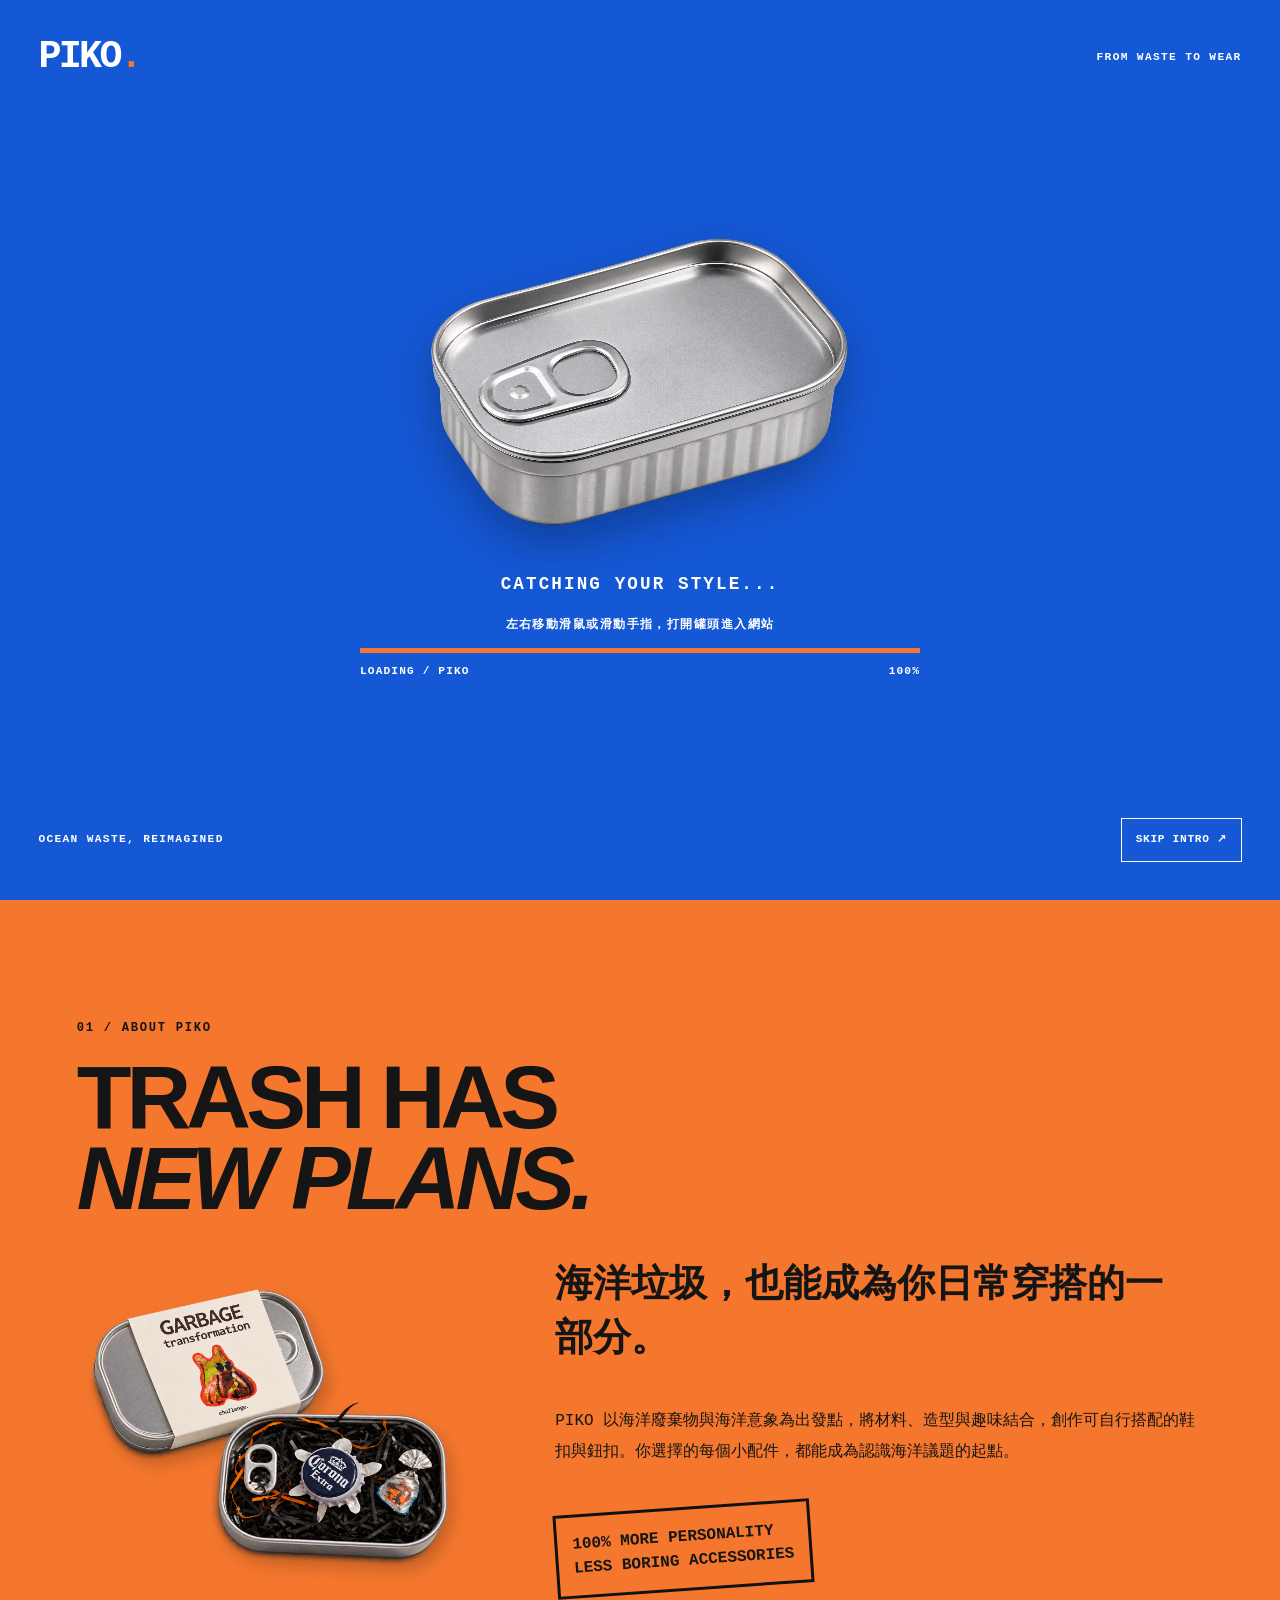
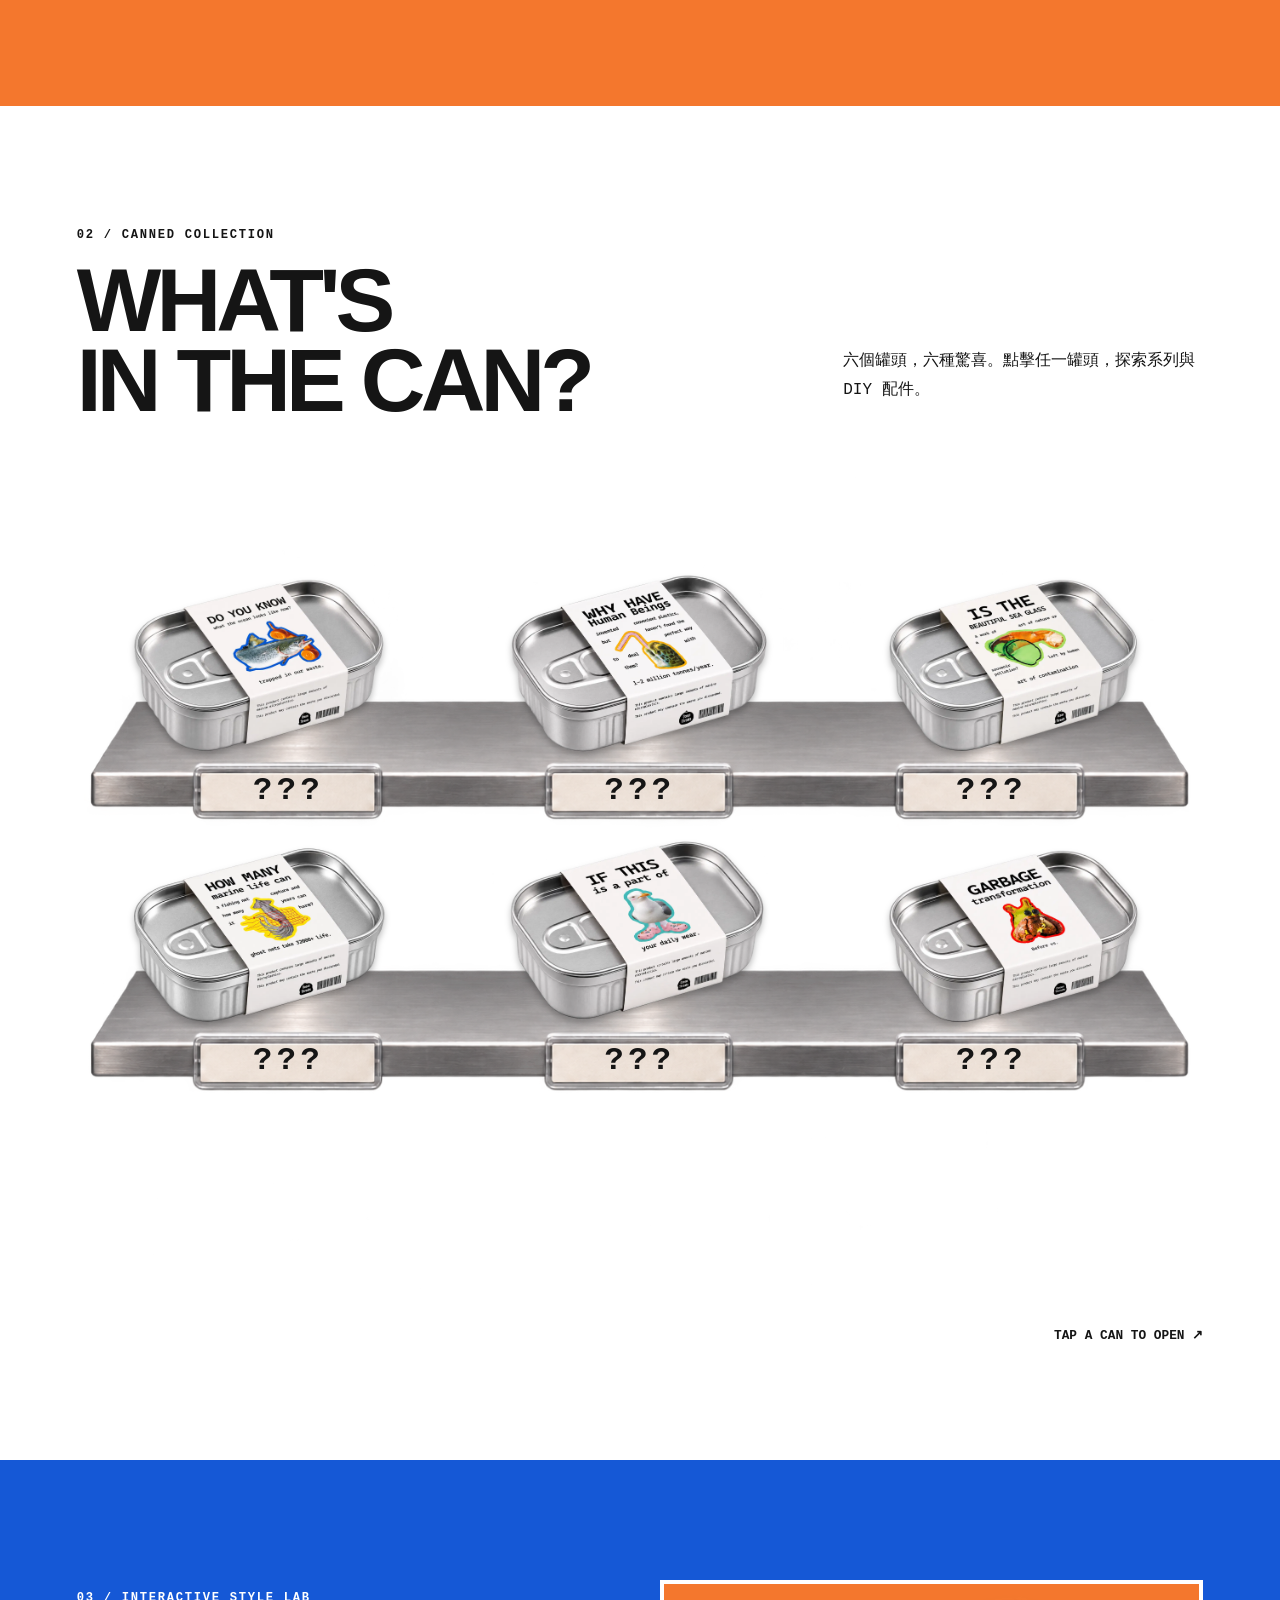
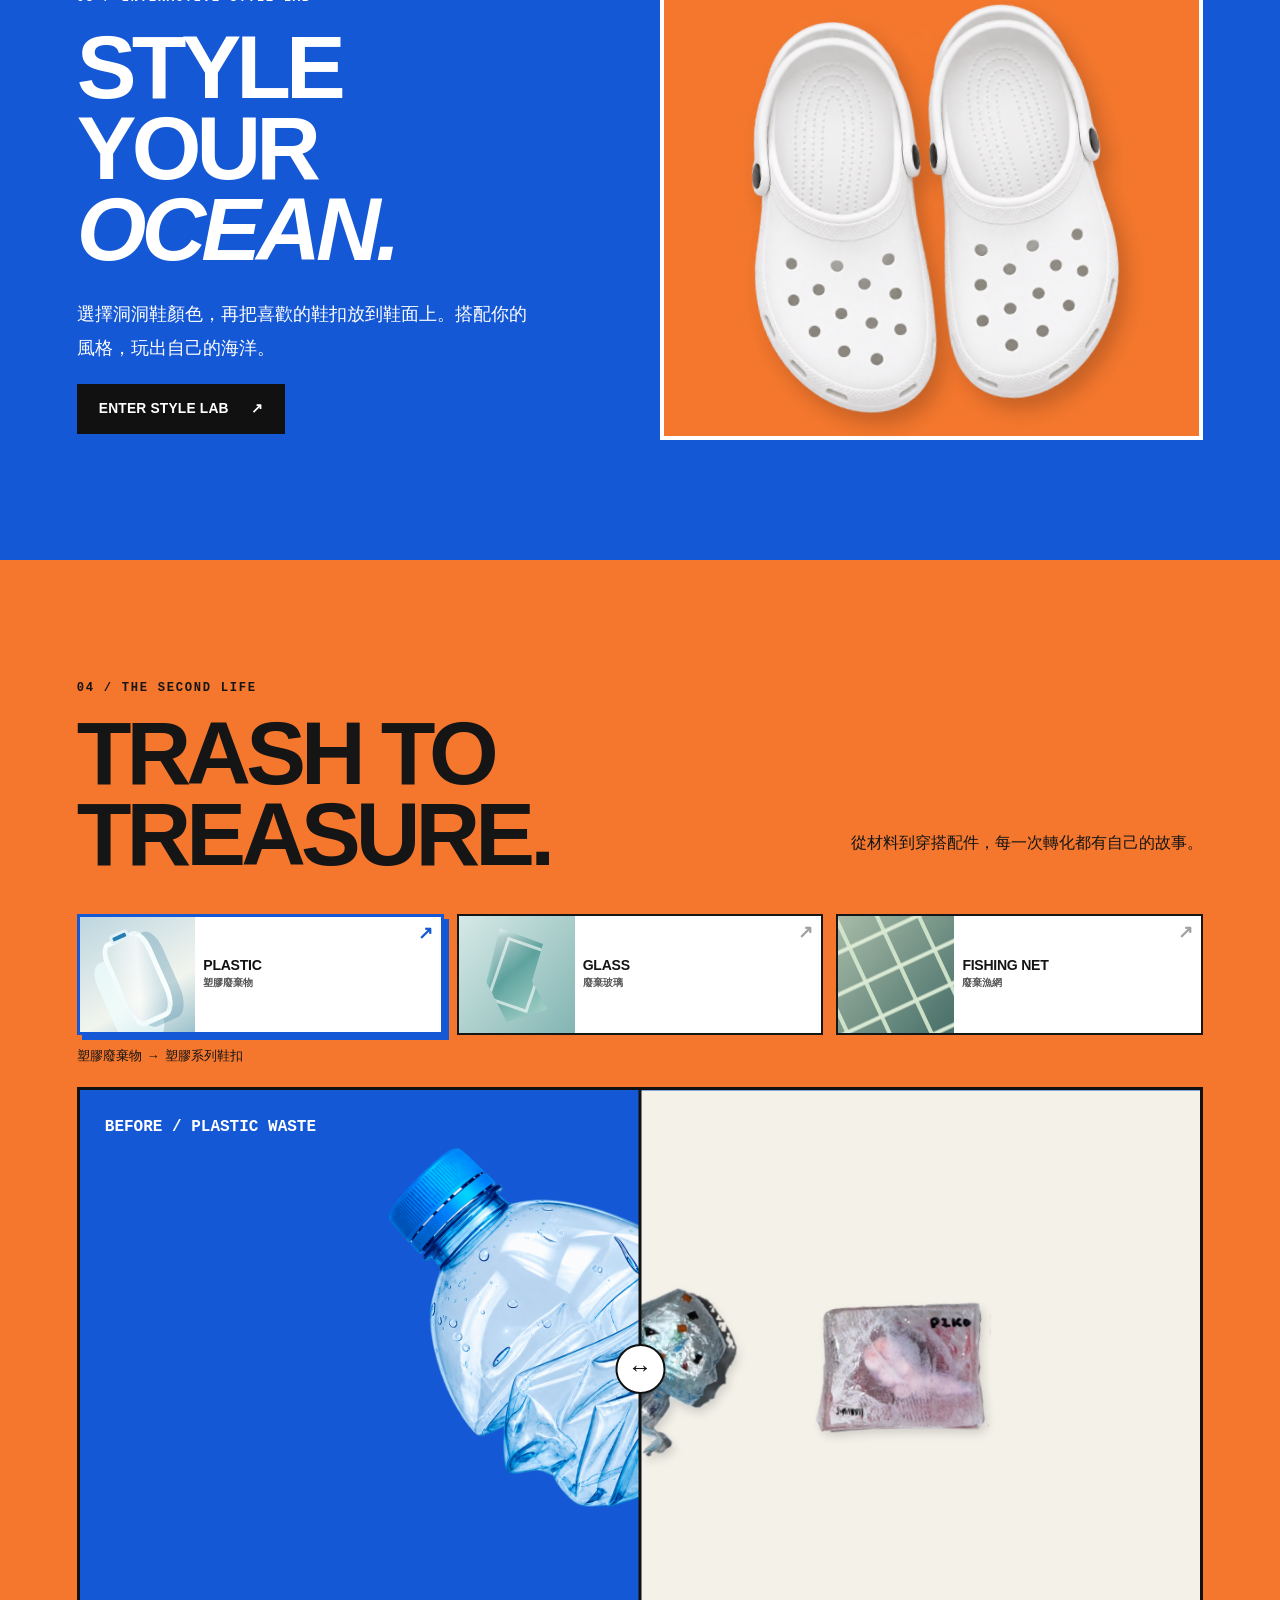
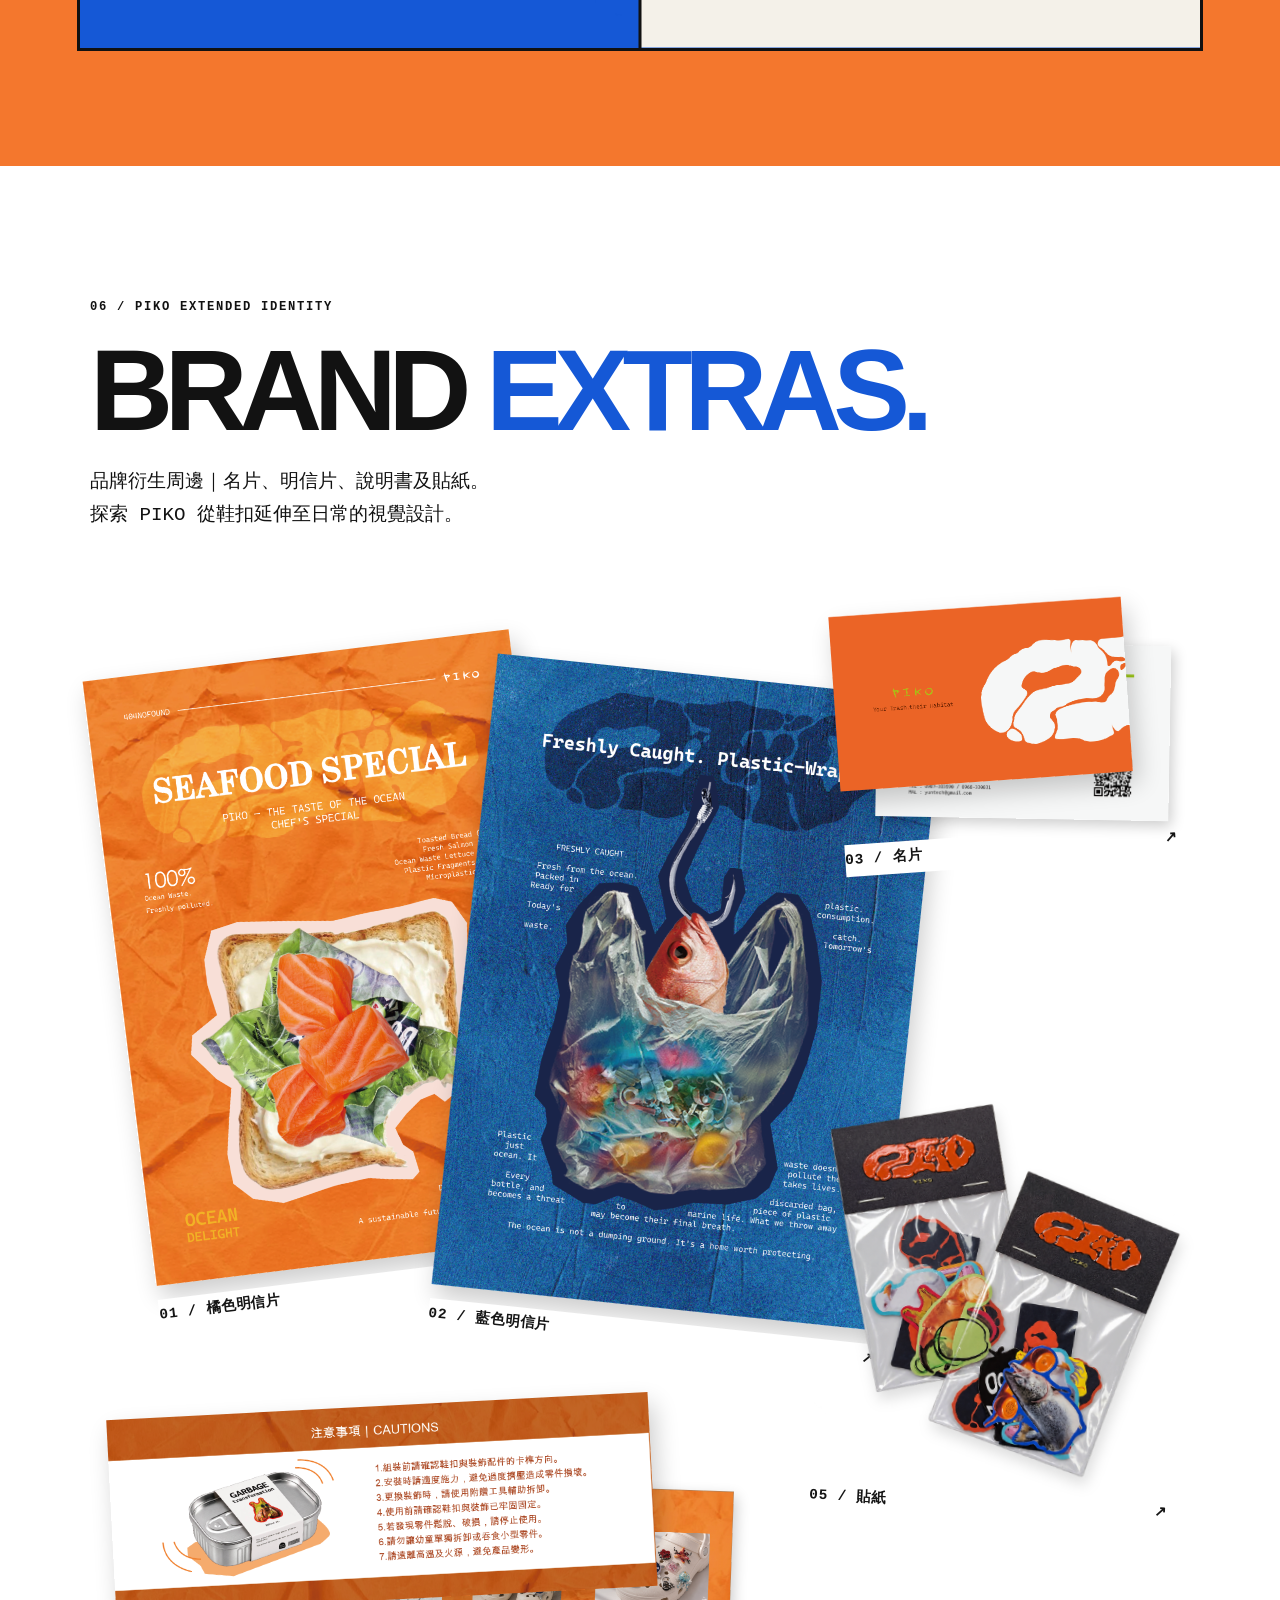
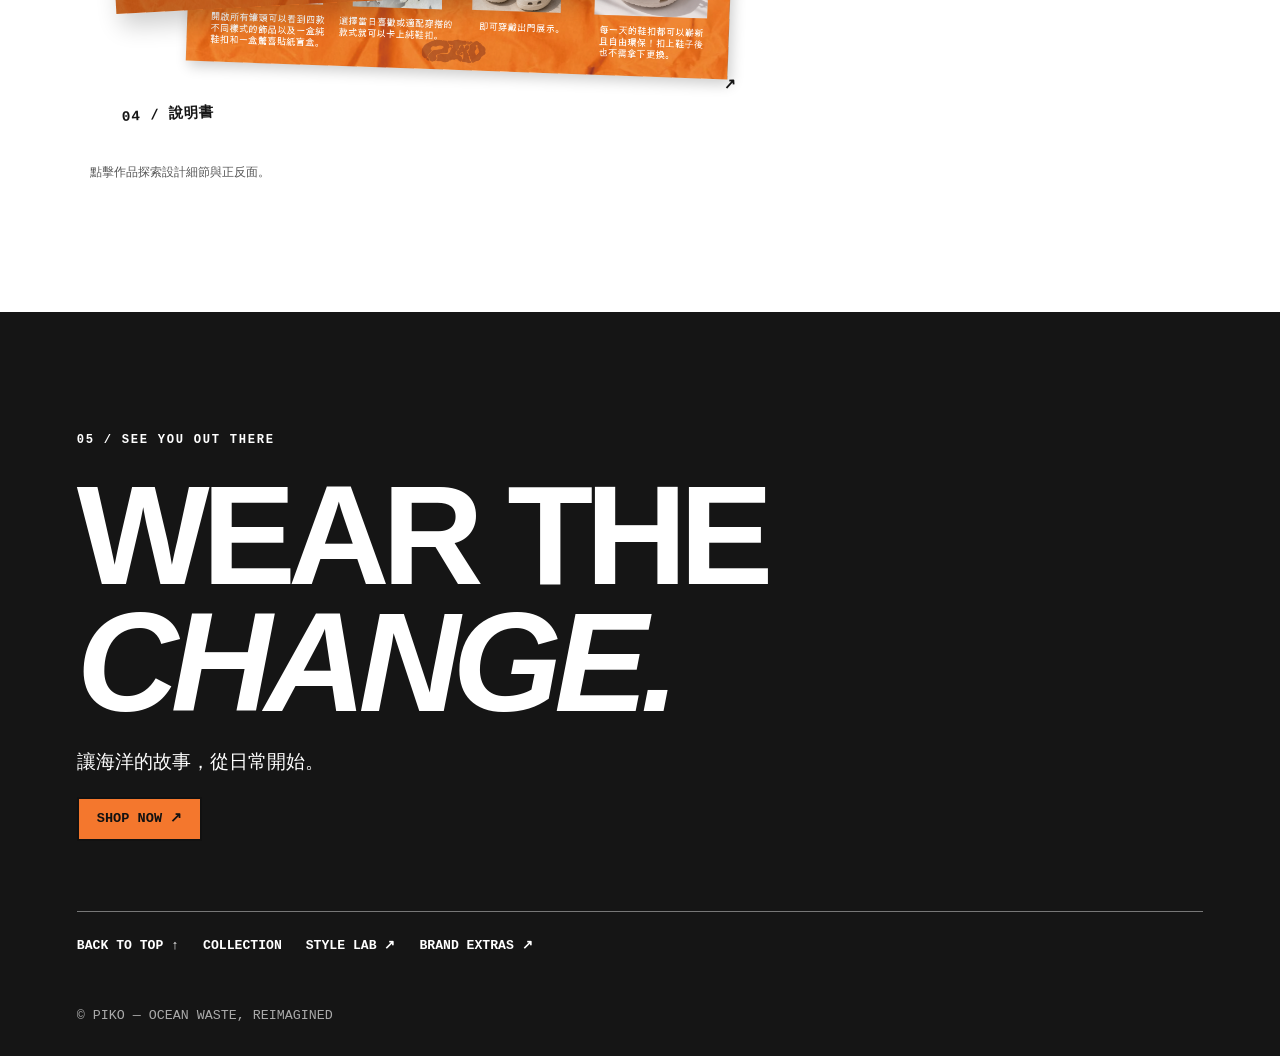
==== commit 0375b90b: "Add files via upload" ====
--- a/index.html
+++ b/index.html
@@ -1,4 +1,4 @@
-<!doctype html><html lang="zh-Hant"><head><meta charset="utf-8"><meta name="viewport" content="width=device-width,initial-scale=1"><meta name="theme-color" content="#1058c9"><meta name="description" content="PIKO — From Waste to Wear. 海洋廢棄物與日常穿搭的創意實驗。"><title>PIKO | FROM WASTE TO WEAR</title><link rel="stylesheet" href="main.css"><script defer src="loader-motion.js"></script><script defer src="main.js"></script></head><body>
+<!doctype html><html lang="zh-Hant"><head><meta charset="utf-8"><meta name="viewport" content="width=device-width,initial-scale=1"><meta name="theme-color" content="#1058c9"><meta name="description" content="PIKO — From Waste to Wear. 海洋廢棄物與日常穿搭的創意實驗。"><title>PIKO | FROM WASTE TO WEAR</title><link rel="stylesheet" href="main.css"><link rel="stylesheet" href="shop.css"><script defer src="loader-motion.js"></script><script defer src="main.js"></script></head><body>
 <div id="preloader" class="preloader" role="region" aria-label="互動開場">
   <div class="preloader-top"><strong>PIKO<span class="preloader-dot">.</span></strong><span>FROM WASTE TO WEAR</span></div>
   <div class="preloader-center">
@@ -9,20 +9,20 @@
   </div>
   <div class="preloader-bottom">OCEAN WASTE, REIMAGINED <button id="loader-skip" type="button" hidden>SKIP INTRO ↗</button></div>
 </div>
-<a class="skip-link" href="#main">跳至主要內容</a><header class="site-header" id="header"><a class="logo" href="#home" aria-label="PIKO 返回首頁"><img src="assets/piko-green.png" alt="PIKO"></a><nav class="desktop-nav" aria-label="主選單"><a href="#about">ABOUT</a><a href="#collection">COLLECTION</a><a href="#lab">STYLE LAB</a><a href="#transformation">OUR STORY</a><a href="#extras">BRAND EXTRAS</a></nav><button id="menu-toggle" class="menu-toggle" type="button" aria-expanded="false" aria-controls="mobile-nav">MENU <span aria-hidden="true">☰</span></button></header><nav id="mobile-nav" class="mobile-nav" aria-label="手機選單" hidden><a href="#about">ABOUT</a><a href="#collection">COLLECTION</a><a href="#lab">STYLE LAB</a><a href="#transformation">OUR STORY</a><a href="#extras">BRAND EXTRAS</a></nav>
+<a class="skip-link" href="#main">跳至主要內容</a><header class="site-header" id="header"><a class="logo" href="#home" aria-label="PIKO 返回首頁"><img src="assets/piko-green.png" alt="PIKO"></a><nav class="desktop-nav" aria-label="主選單"><a href="#about">ABOUT</a><a href="#collection">COLLECTION</a><a href="#lab">STYLE LAB</a><a href="#transformation">OUR STORY</a><a href="#extras">BRAND EXTRAS</a><a class="shop-entry" href="shop.html">SHOP NOW ↗</a></nav><button id="menu-toggle" class="menu-toggle" type="button" aria-expanded="false" aria-controls="mobile-nav">MENU <span aria-hidden="true">☰</span></button></header><nav id="mobile-nav" class="mobile-nav" aria-label="手機選單" hidden><a href="#about">ABOUT</a><a href="#collection">COLLECTION</a><a href="#lab">STYLE LAB</a><a href="#transformation">OUR STORY</a><a href="#extras">BRAND EXTRAS</a><a class="shop-entry" href="shop.html">SHOP NOW ↗</a></nav>
 <main id="main"><section class="hero" id="home"><div class="hero-grain"></div><div class="hero-copy"><span class="eyebrow">PIKO / OCEAN WASTE, REIMAGINED</span><h1 class="hero-mark-title"><img src="assets/hero-mark.png" alt="PIKO 品牌圖形標誌"></h1><p>讓海洋的故事，從日常開始。</p><div class="actions"><a class="btn btn-accent" href="style-lab.html">START STYLING <span aria-hidden="true">↗</span></a><a class="btn btn-outline-light" href="#collection">EXPLORE PIECES <span aria-hidden="true">↓</span></a></div></div><div class="hero-art fish-interaction" id="fish-interaction" aria-label="互動式海洋垃圾切魚體驗"><div class="fish-hint" id="fish-hint">DRAG TO CUT ↘<small>按住滑鼠沿斜線劃過魚身 / 手指滑動</small></div><div class="fish-scene" id="fish-scene"><img class="fish-whole" src="assets/fish-whole.png" alt="完整的紅橙色魚，拖曳切開後會顯示海洋垃圾" fetchpriority="high"><img class="fish-opened" src="assets/fish-cut.png" alt="魚身被切開，塑膠瓶、漁網與垃圾從魚身散落"><div class="fish-cut-guide" aria-hidden="true"></div><div class="fish-slice-trace" aria-hidden="true"></div></div><button class="fish-again" id="fish-again" type="button" hidden>CUT AGAIN ↺</button></div><div class="hero-bottom"><span>SCROLL TO EXPLORE ↓</span></div></section>
 <section class="section about" id="about"><div class="section-heading reveal"><span class="eyebrow">01 / ABOUT PIKO</span><h2>TRASH HAS<br><i>NEW PLANS.</i></h2></div><div class="about-layout"><div class="about-image reveal"><img loading="lazy" src="assets/about-garbage-transformation.png" alt="PIKO 垃圾轉化系列罐頭包裝與開箱鞋扣"></div><div class="about-text reveal"><p class="lead">海洋垃圾，也能成為你日常穿搭的一部分。</p><p>PIKO 以海洋廢棄物與海洋意象為出發點，將材料、造型與趣味結合，創作可自行搭配的鞋扣與鈕扣。你選擇的每個小配件，都能成為認識海洋議題的起點。</p><div class="stamp">100% MORE PERSONALITY<br>LESS BORING ACCESSORIES</div></div></div></section>
-<section class="section collection" id="collection"><div class="section-top reveal"><div><span class="eyebrow">02 / CANNED COLLECTION</span><h2>WHAT'S<br>IN THE CAN?</h2></div><p>六個罐頭，六種驚喜。點擊任一罐頭，探索系列與 DIY 配件。<br><small>罐頭圖像為現有包裝提案；系列對應與內容可後續調整。</small></p></div><div id="can-grid" class="can-grid"></div><p class="hint">TAP A CAN TO OPEN ↗</p></section>
+<section class="section collection" id="collection"><div class="section-top reveal"><div><span class="eyebrow">02 / CANNED COLLECTION</span><h2>WHAT'S<br>IN THE CAN?</h2></div><p>六個罐頭，六種驚喜。點擊任一罐頭，探索系列與 DIY 配件。</p></div><div id="can-grid" class="can-grid"></div><p class="hint">TAP A CAN TO OPEN ↗</p></section>
 <section class="section lab-teaser" id="lab"><div class="lab-content reveal"><span class="eyebrow">03 / INTERACTIVE STYLE LAB</span><h2>STYLE<br>YOUR <i>OCEAN.</i></h2><p>選擇洞洞鞋顏色，再把喜歡的鞋扣放到鞋面上。搭配你的風格，玩出自己的海洋。</p><a class="btn btn-dark" href="style-lab.html">ENTER STYLE LAB <span aria-hidden="true">↗</span></a></div><div class="lab-visual reveal"><div class="shoe-preview"><img src="assets/shoes-pair.png" alt="PIKO 白色雙腳洞洞鞋俯視產品圖" loading="lazy"></div></div><div class="lab-sticker">YOUR SHOE.<br>YOUR RULES.</div></div></section>
-<section class="section transformation" id="transformation"><div class="section-top reveal"><div><span class="eyebrow">04 / THE SECOND LIFE</span><h2>TRASH TO<br>TREASURE.</h2></div><p>從材料到穿搭配件，每一次轉化都有自己的故事。<br><small>BEFORE 為材料照片，AFTER 成品圖片待補。</small></p></div><div class="material-switcher" role="group" aria-label="選擇垃圾材料">
+<section class="section transformation" id="transformation"><div class="section-top reveal"><div><span class="eyebrow">04 / THE SECOND LIFE</span><h2>TRASH TO<br>TREASURE.</h2></div><p>從材料到穿搭配件，每一次轉化都有自己的故事。</p></div><div class="material-switcher" role="group" aria-label="選擇垃圾材料">
 <button class="material-tile" type="button" data-material="plastic" aria-pressed="true"><span class="material-thumb thumb-plastic" aria-hidden="true"><span class="material-shape"></span></span><span class="material-tile-label"><strong>PLASTIC</strong><small>塑膠廢棄物</small></span><span class="material-tile-indicator" aria-hidden="true">↗</span></button>
 <button class="material-tile" type="button" data-material="glass" aria-pressed="false"><span class="material-thumb thumb-glass" aria-hidden="true"><span class="material-shape"></span></span><span class="material-tile-label"><strong>GLASS</strong><small>廢棄玻璃</small></span><span class="material-tile-indicator" aria-hidden="true">↗</span></button>
 <button class="material-tile" type="button" data-material="net" aria-pressed="false"><span class="material-thumb thumb-net" aria-hidden="true"><span class="material-shape"></span></span><span class="material-tile-label"><strong>FISHING NET</strong><small>廢棄漁網</small></span><span class="material-tile-indicator" aria-hidden="true">↗</span></button>
-</div><div class="material-description" id="material-description" aria-live="polite">塑膠廢棄物 → 再製鞋扣（圖片待補）</div><div class="compare" id="compare"><div class="compare-before"><span>BEFORE / OCEAN WASTE</span><div class="material-art" aria-hidden="true">≈ ◇ ≋</div></div><div class="compare-after" id="compare-after"><span>AFTER / NEW IDENTITY</span><div class="material-art" aria-hidden="true">✿ ✦ ★</div></div><div class="compare-divider" id="compare-divider" aria-hidden="true"><span>↔</span></div><input id="compare-range" type="range" min="0" max="100" value="50" aria-label="調整材料轉化前後對比"></div></section>
+</div><div class="material-description" id="material-description" aria-live="polite">塑膠廢棄物 → 再製鞋扣</div><div class="compare" id="compare"><div class="compare-before"><span>BEFORE / OCEAN WASTE</span><div class="material-art" aria-hidden="true">≈ ◇ ≋</div></div><div class="compare-after" id="compare-after"><span>AFTER / NEW IDENTITY</span><div class="material-art" aria-hidden="true">✿ ✦ ★</div></div><div class="compare-divider" id="compare-divider" aria-hidden="true"><span>↔</span></div><input id="compare-range" type="range" min="0" max="100" value="50" aria-label="調整材料轉化前後對比"></div></section>
 <section class="home-extras" id="extras" aria-labelledby="home-extras-title">
 <div class="home-extras-heading"><span class="eyebrow">06 / PIKO EXTENDED IDENTITY</span><h2 id="home-extras-title">BRAND <i>EXTRAS.</i></h2><p>品牌衍生周邊｜名片、明信片、說明書及貼紙。<br>探索 PIKO 從鞋扣延伸至日常的視覺設計。</p></div>
 <div class="extras-grid" id="extras-grid"></div>
 <p class="extras-placeholder-note">點擊作品探索設計細節與正反面。</p>
 </section>
-</main><footer class="footer" id="footer"><span class="eyebrow">05 / SEE YOU OUT THERE</span><h2>WEAR THE<br><i>CHANGE.</i></h2><p>讓海洋的故事，從日常開始。</p><div class="footer-links"><a href="#home">BACK TO TOP ↑</a><a href="#collection">COLLECTION</a><a href="style-lab.html">STYLE LAB ↗</a><a href="#extras">BRAND EXTRAS ↗</a></div><small>© PIKO — WEBSITE PROTOTYPE / CONTENT IN PROGRESS</small></footer>
-<dialog id="can-modal" class="can-modal" aria-labelledby="modal-title"><div class="modal-shell"><button class="modal-close" id="modal-close" type="button" aria-label="關閉商品視窗">✕</button><div class="modal-image"><img id="modal-img" alt=""><span id="modal-counter" class="modal-counter"></span></div><div class="modal-info"><span class="eyebrow">PIKO / CANNED COLLECTION</span><h2 id="modal-title"></h2><p id="modal-desc"></p><div class="modal-products"><h3>IN THIS CAN</h3><div id="modal-items"></div></div><a id="modal-try-on" class="btn btn-accent try-on-link" href="style-lab.html">TRY IT ON ↗</a><div class="modal-actions"><button id="modal-prev" class="btn btn-dark" type="button">← PREV</button><button id="modal-next" class="btn btn-dark" type="button">NEXT →</button></div><p class="small-note">左右切換罐頭系列，探索各款鞋扣。</p></div></div></dialog><dialog id="extras-modal" class="can-modal extras-modal" aria-labelledby="extras-modal-title"><div class="modal-shell"><button id="extras-close" class="modal-close" type="button" aria-label="關閉介紹視窗">✕</button><div class="modal-image extras-modal-image"><div id="extras-modal-art"></div><span id="extras-modal-count" class="modal-counter"></span></div><div class="modal-info"><span class="eyebrow">PIKO / BRAND EXTRAS</span><h2 id="extras-modal-title"></h2><h3 id="extras-modal-zh"></h3><p id="extras-modal-desc"></p><div class="modal-products"><h3>DESIGN DETAILS</h3><p id="extras-modal-spec"></p></div><div class="modal-actions"><button id="extras-prev" class="btn btn-dark" type="button">← PREV</button><button id="extras-next" class="btn btn-dark" type="button">NEXT →</button></div><p class="small-note">作品尺寸及材質資料待補。</p></div></div></dialog></body></html>+</main><footer class="footer" id="footer"><span class="eyebrow">05 / SEE YOU OUT THERE</span><h2>WEAR THE<br><i>CHANGE.</i></h2><p>讓海洋的故事，從日常開始。</p><a class="shop-entry" href="shop.html">SHOP NOW ↗</a><div class="footer-links"><a href="#home">BACK TO TOP ↑</a><a href="#collection">COLLECTION</a><a href="style-lab.html">STYLE LAB ↗</a><a href="#extras">BRAND EXTRAS ↗</a></div><small>© PIKO — OCEAN WASTE, REIMAGINED</small></footer>
+<dialog id="can-modal" class="can-modal" aria-labelledby="modal-title"><div class="modal-shell"><button class="modal-close" id="modal-close" type="button" aria-label="關閉商品視窗">✕</button><div class="modal-image"><img id="modal-img" alt=""><span id="modal-counter" class="modal-counter"></span></div><div class="modal-info"><span class="eyebrow">PIKO / CANNED COLLECTION</span><h2 id="modal-title"></h2><p id="modal-desc"></p><div class="modal-products"><h3>IN THIS CAN</h3><div id="modal-items"></div></div><a id="modal-try-on" class="btn btn-accent try-on-link" href="style-lab.html">TRY IT ON ↗</a><a id="modal-shop" class="shop-entry" href="shop.html">SHOP NOW ↗</a><div class="modal-actions"><button id="modal-prev" class="btn btn-dark" type="button">← PREV</button><button id="modal-next" class="btn btn-dark" type="button">NEXT →</button></div><p class="small-note">左右切換罐頭系列，探索各款鞋扣。</p></div></div></dialog><dialog id="extras-modal" class="can-modal extras-modal" aria-labelledby="extras-modal-title"><div class="modal-shell"><button id="extras-close" class="modal-close" type="button" aria-label="關閉介紹視窗">✕</button><div class="modal-image extras-modal-image"><div id="extras-modal-art"></div><span id="extras-modal-count" class="modal-counter"></span></div><div class="modal-info"><span class="eyebrow">PIKO / BRAND EXTRAS</span><h2 id="extras-modal-title"></h2><h3 id="extras-modal-zh"></h3><p id="extras-modal-desc"></p><div class="modal-products"><h3>DESIGN DETAILS</h3><p id="extras-modal-spec"></p></div><div class="modal-actions"><button id="extras-prev" class="btn btn-dark" type="button">← PREV</button><button id="extras-next" class="btn btn-dark" type="button">NEXT →</button></div></div></div></dialog></body></html>
--- a/shop.css
+++ b/shop.css
@@ -0,0 +1,3 @@
+.shop-entry{display:inline-flex;align-items:center;justify-content:center;gap:8px;background:#f4772d;color:#111;border:2px solid #111;padding:12px 18px;font-weight:900;line-height:1.2;font-size:.85rem;text-decoration:none;cursor:pointer;min-height:44px}.shop-entry:hover{background:#111;color:#f4772d;text-decoration:none!important}.shop-entry:disabled{opacity:.45;cursor:not-allowed}.desktop-nav .shop-entry{padding:8px 12px;align-self:center}.lab-shop{margin-top:12px;width:100%}.lab-mobile-shop{display:none}#modal-shop{margin-top:12px;align-self:flex-start}.shop-page{background:#f4f1e9}.shop-hero{background:#1558d6;color:white;padding:clamp(40px,8vw,120px) 6%}.shop-hero h1{margin:20px 0;font-size:clamp(4rem,13vw,11rem)}.demo-label{font-size:.8rem;letter-spacing:.06em}.shop-plans{display:grid;grid-template-columns:1fr 1fr;border-bottom:2px solid #111}.shop-plans article{padding:clamp(24px,5vw,65px);display:flex;flex-direction:column;align-items:flex-start;gap:14px}.shop-plans article:first-child{background:#f4f1e9;border-right:2px solid #111}.shop-plans article:last-child{background:#f4772d}.shop-plans h2,.shop-pick h2{font-size:clamp(2.8rem,6vw,6rem);margin:12px 0}.shop-price{font-size:2rem;font-weight:900}.gift-art{display:grid;grid-template-columns:repeat(3,1fr);width:100%;gap:6px}.gift-art img{width:100%;aspect-ratio:1.5;object-fit:contain}.shop-pick{padding:60px 6%}.shop-products{display:grid;grid-template-columns:repeat(5,minmax(0,1fr));gap:12px}.shop-product{border:1px solid #111;background:#fff;padding:10px;display:flex;flex-direction:column;gap:8px}.shop-product img{width:100%;aspect-ratio:1;object-fit:contain}.shop-product strong{font-size:.75rem;min-height:2.2em}.qty{display:flex;align-items:center;justify-content:space-between;gap:6px}.qty button{border:1px solid #111;background:#f4f1e9;min-width:38px;min-height:38px;font-size:1.1rem}.qty button:disabled{opacity:.35}.selection-bar{position:sticky;bottom:0;background:#111;color:white;padding:16px;margin-top:20px;display:flex;align-items:center;justify-content:space-between;gap:12px;z-index:5}.selection-bar p{margin:0;font-size:.8rem}.adjust-options{display:flex;gap:8px;flex-wrap:wrap;margin:12px 0}.adjust-options button{padding:9px;border:1px solid #111;background:white}.basket-dialog,.order-dialog{border:2px solid #111;background:#f4f1e9;color:#111;padding:24px;max-height:95dvh;overflow:auto}.basket-dialog{margin:0 0 0 auto;height:100dvh;width:min(480px,100%);max-width:100%}.basket-dialog::backdrop,.order-dialog::backdrop{background:#0009}.basket-head{display:flex;align-items:center;justify-content:space-between;background:#1558d6;color:white;padding:20px;margin:-24px -24px 20px}.basket-head h2,.order-dialog h2{font-size:2.5rem;margin:12px 0}.basket-head button,.order-close{font-size:1.8rem;border:0;background:none;color:inherit}.basket-line{border-bottom:1px solid #111;padding:16px 0}.basket-line h3{margin:0 0 10px}.basket-line img{width:42px;height:42px;object-fit:contain}.basket-line .mini-row{display:flex;align-items:center;gap:8px;font-size:.75rem}.basket-total{display:flex;justify-content:space-between;padding:20px 0;font-size:1.2rem}.order-dialog{width:min(480px,94vw);background:white}.order-dialog label{display:grid;gap:6px;margin:15px 0;font-size:.85rem;font-weight:700}.order-dialog input,.order-dialog select{padding:10px;border:1px solid #111;width:100%}.order-close{float:right}.receipt-lines{border-block:2px dashed #111;padding:14px 0;margin:20px 0}.receipt-lines p{margin:5px 0}.receipt-barcode{height:42px;background:repeating-linear-gradient(90deg,#111 0 2px,#fff 2px 4px,#111 4px 5px,#fff 5px 9px);margin:16px 0}.shop-page .logo img{max-width:90px}@media(max-width:767px){.lab-mobile-shop{display:inline-flex;font-size:.65rem;padding:8px}.shop-plans{grid-template-columns:1fr}.shop-plans article:first-child{border-right:0;border-bottom:2px solid #111}.shop-products{grid-template-columns:repeat(3,minmax(0,1fr));gap:6px}.shop-product{padding:6px}.qty button{min-width:30px}.shop-entry{padding:10px;font-size:.72rem}.shop-page .site-header{gap:8px}.shop-page .nav-back{font-size:.65rem}}
+/* V2.2.1 navigation and checkout refinements */
+.desktop-nav{align-items:center}.desktop-nav>a{align-self:center}.site-header>.logo{display:flex;align-items:center}.order-dialog label[hidden]{display:none}.order-dialog textarea{font:inherit;padding:10px;border:1px solid #111;width:100%;resize:vertical}.checkout-notice{display:block;font-size:.7rem;color:#666;line-height:1.5;margin:12px 0 0}.order-dialog #order-summary{border-block:1px solid #111;padding:12px 0;margin:20px 0}.order-dialog #order-summary p{overflow-wrap:anywhere}
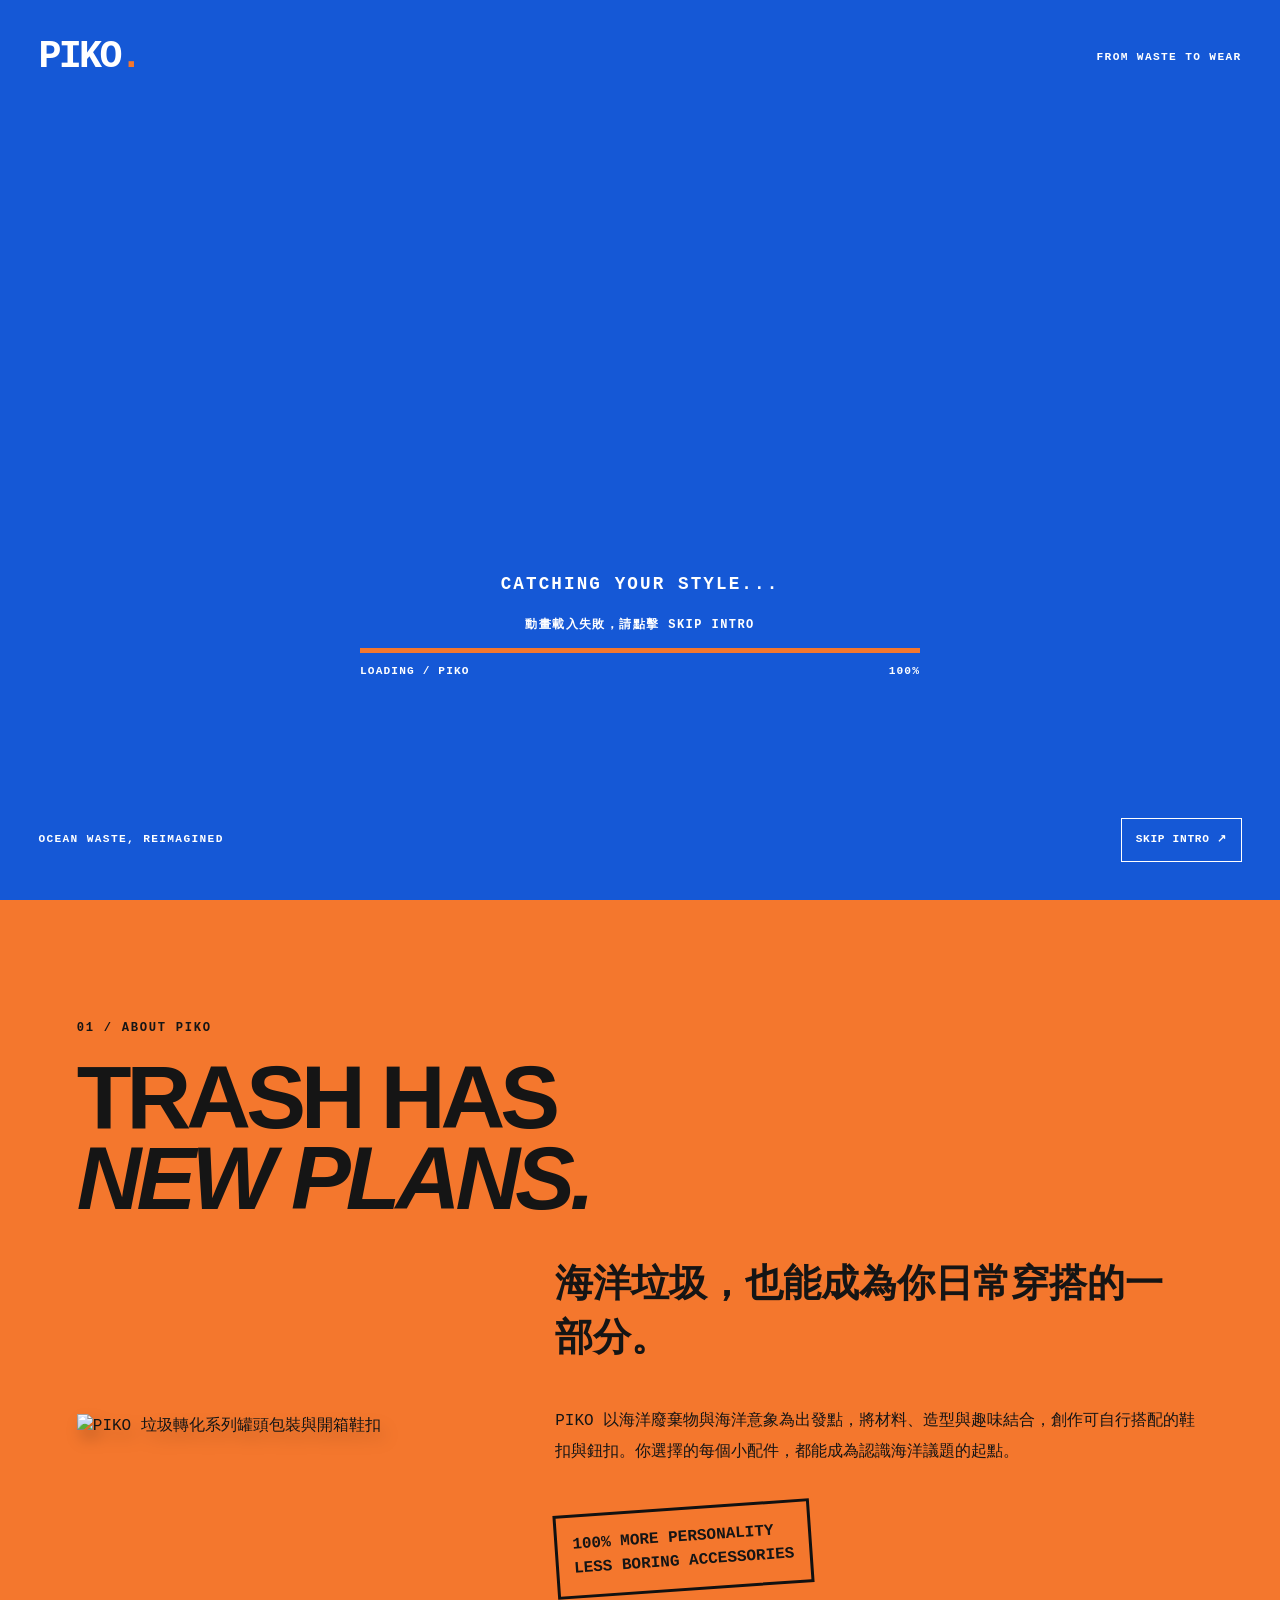
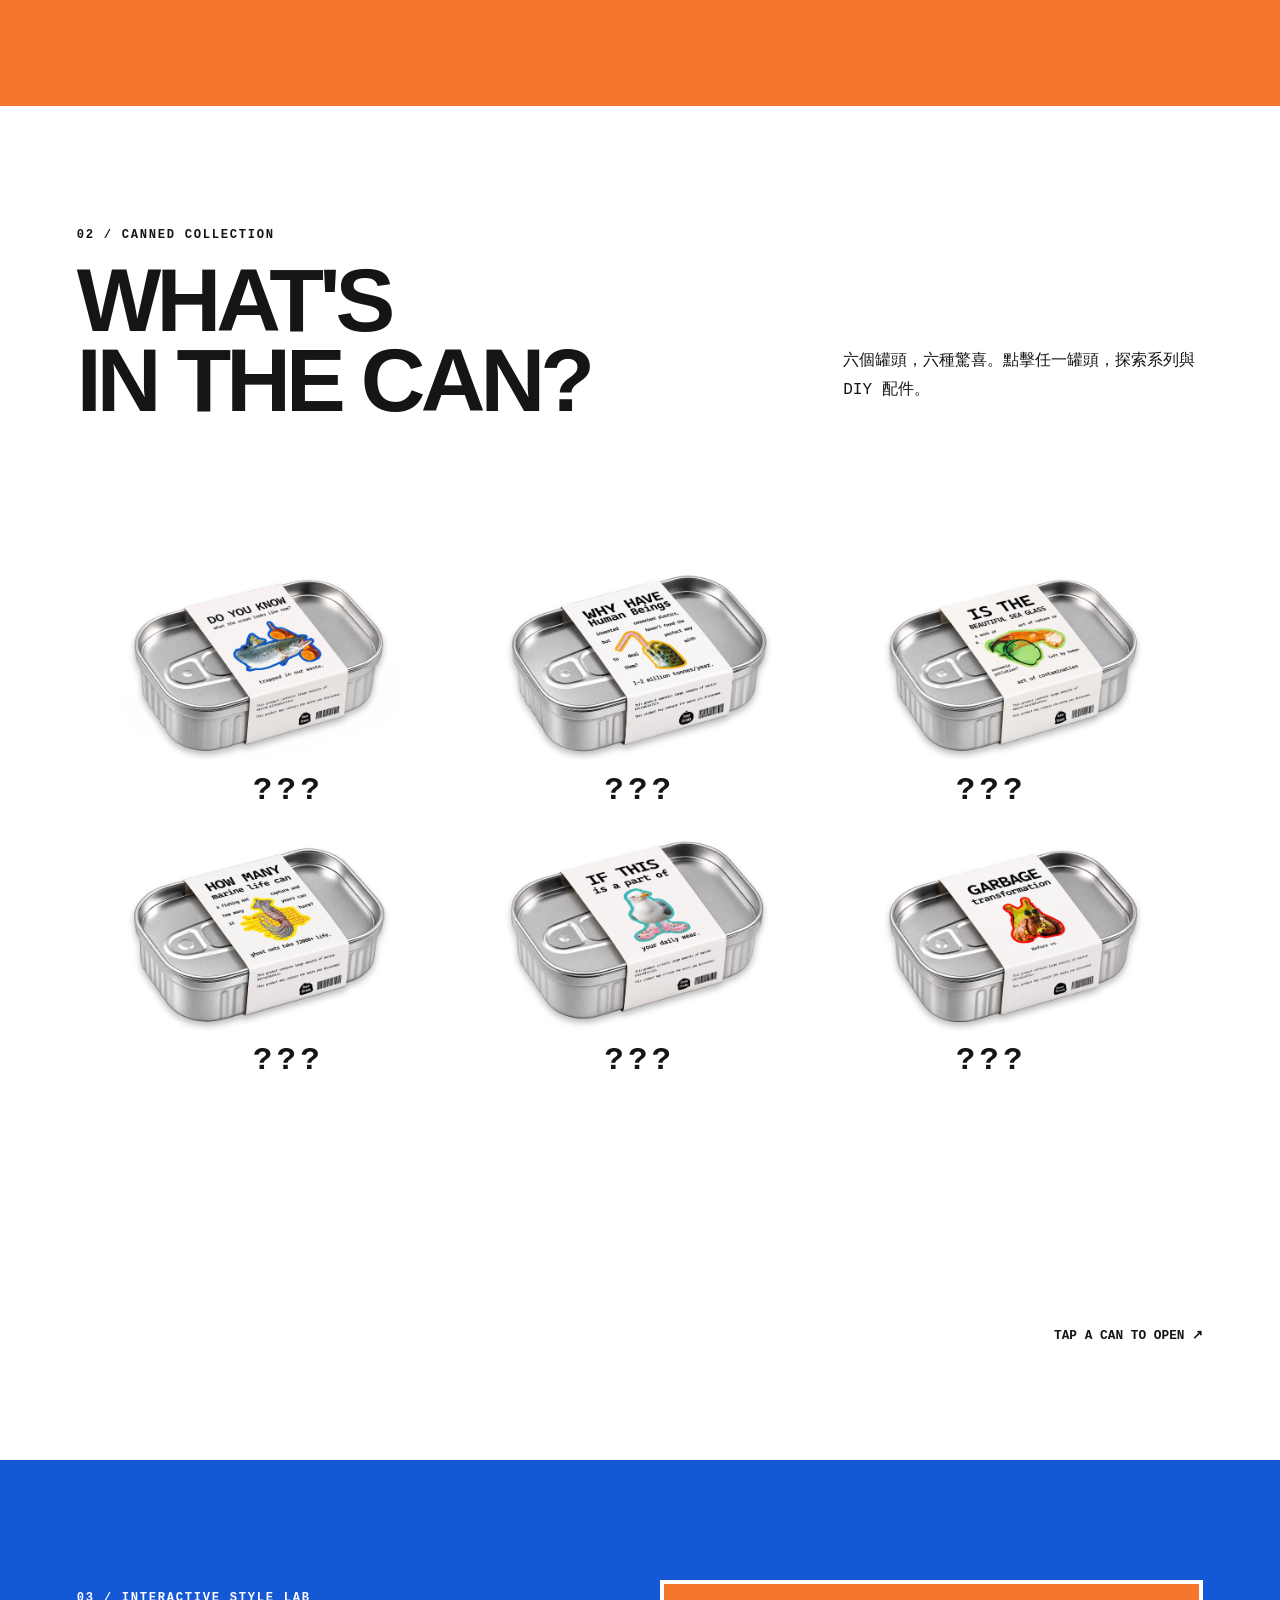
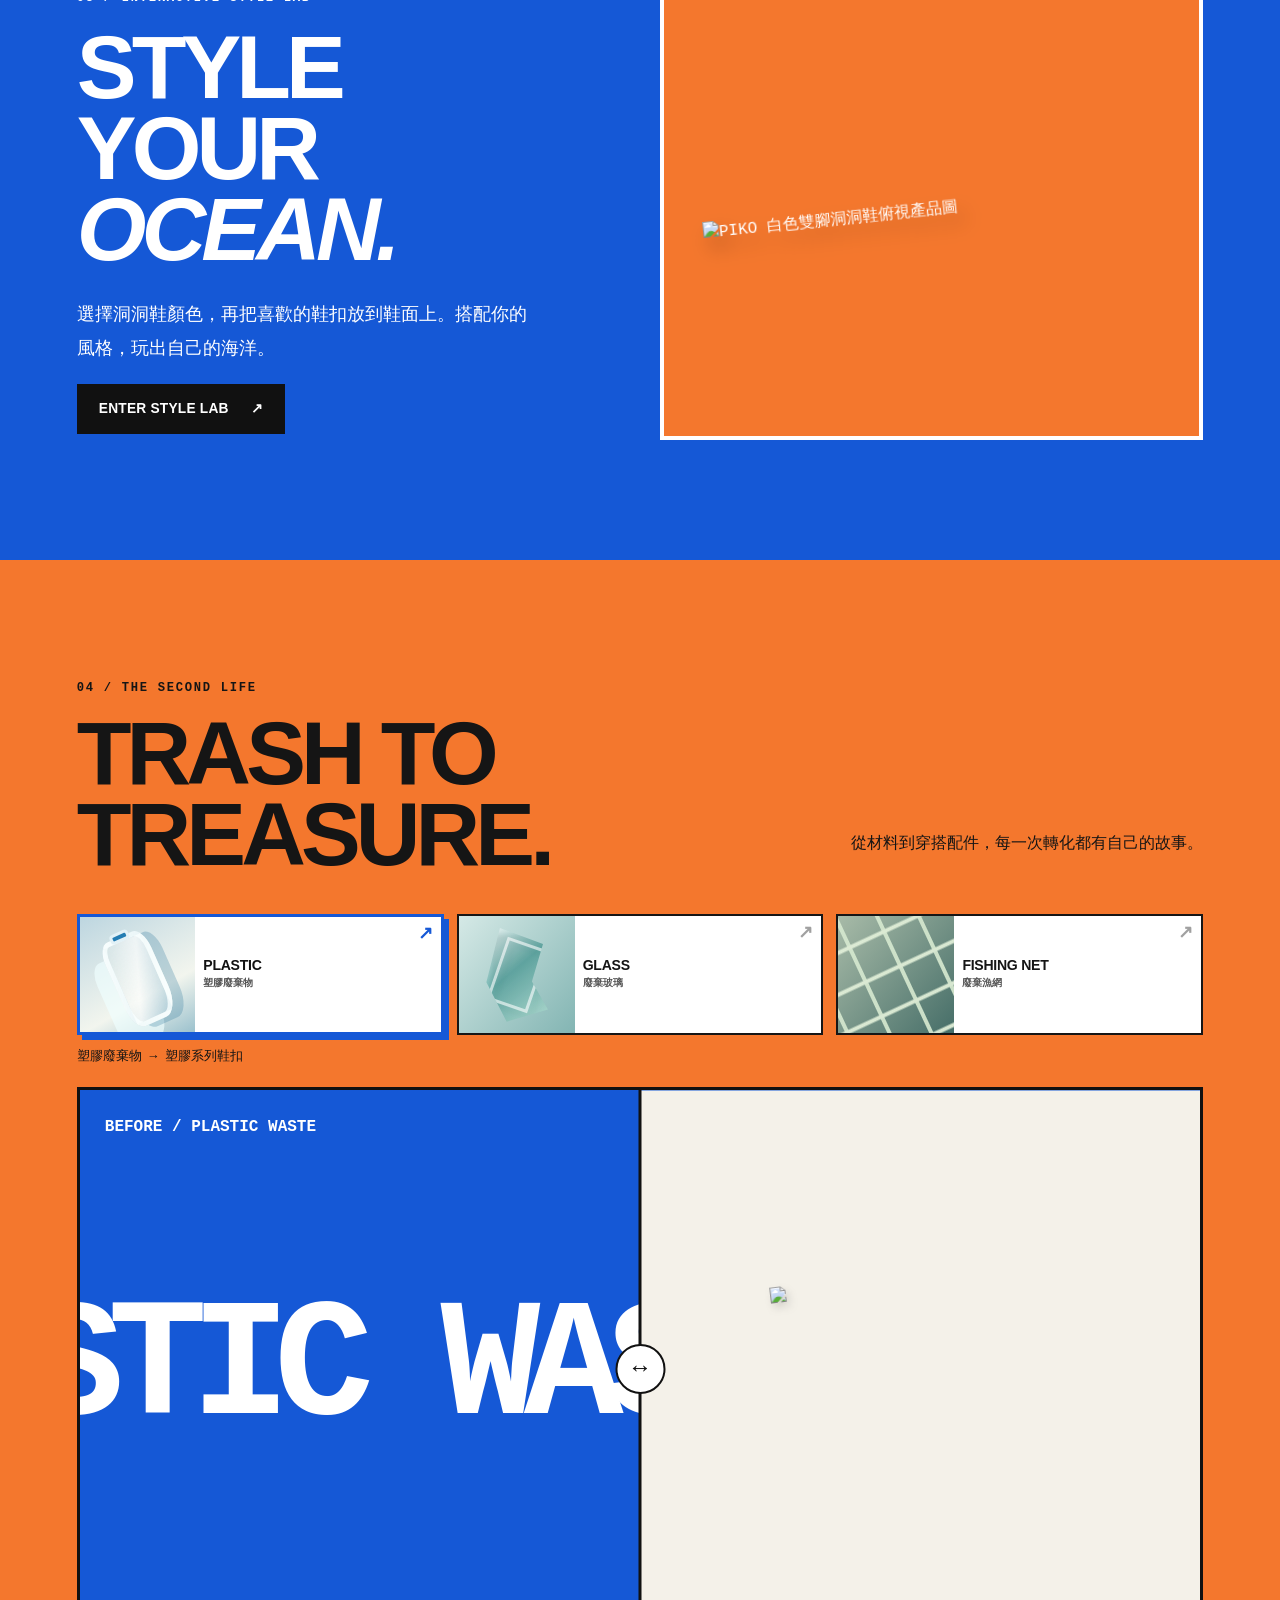
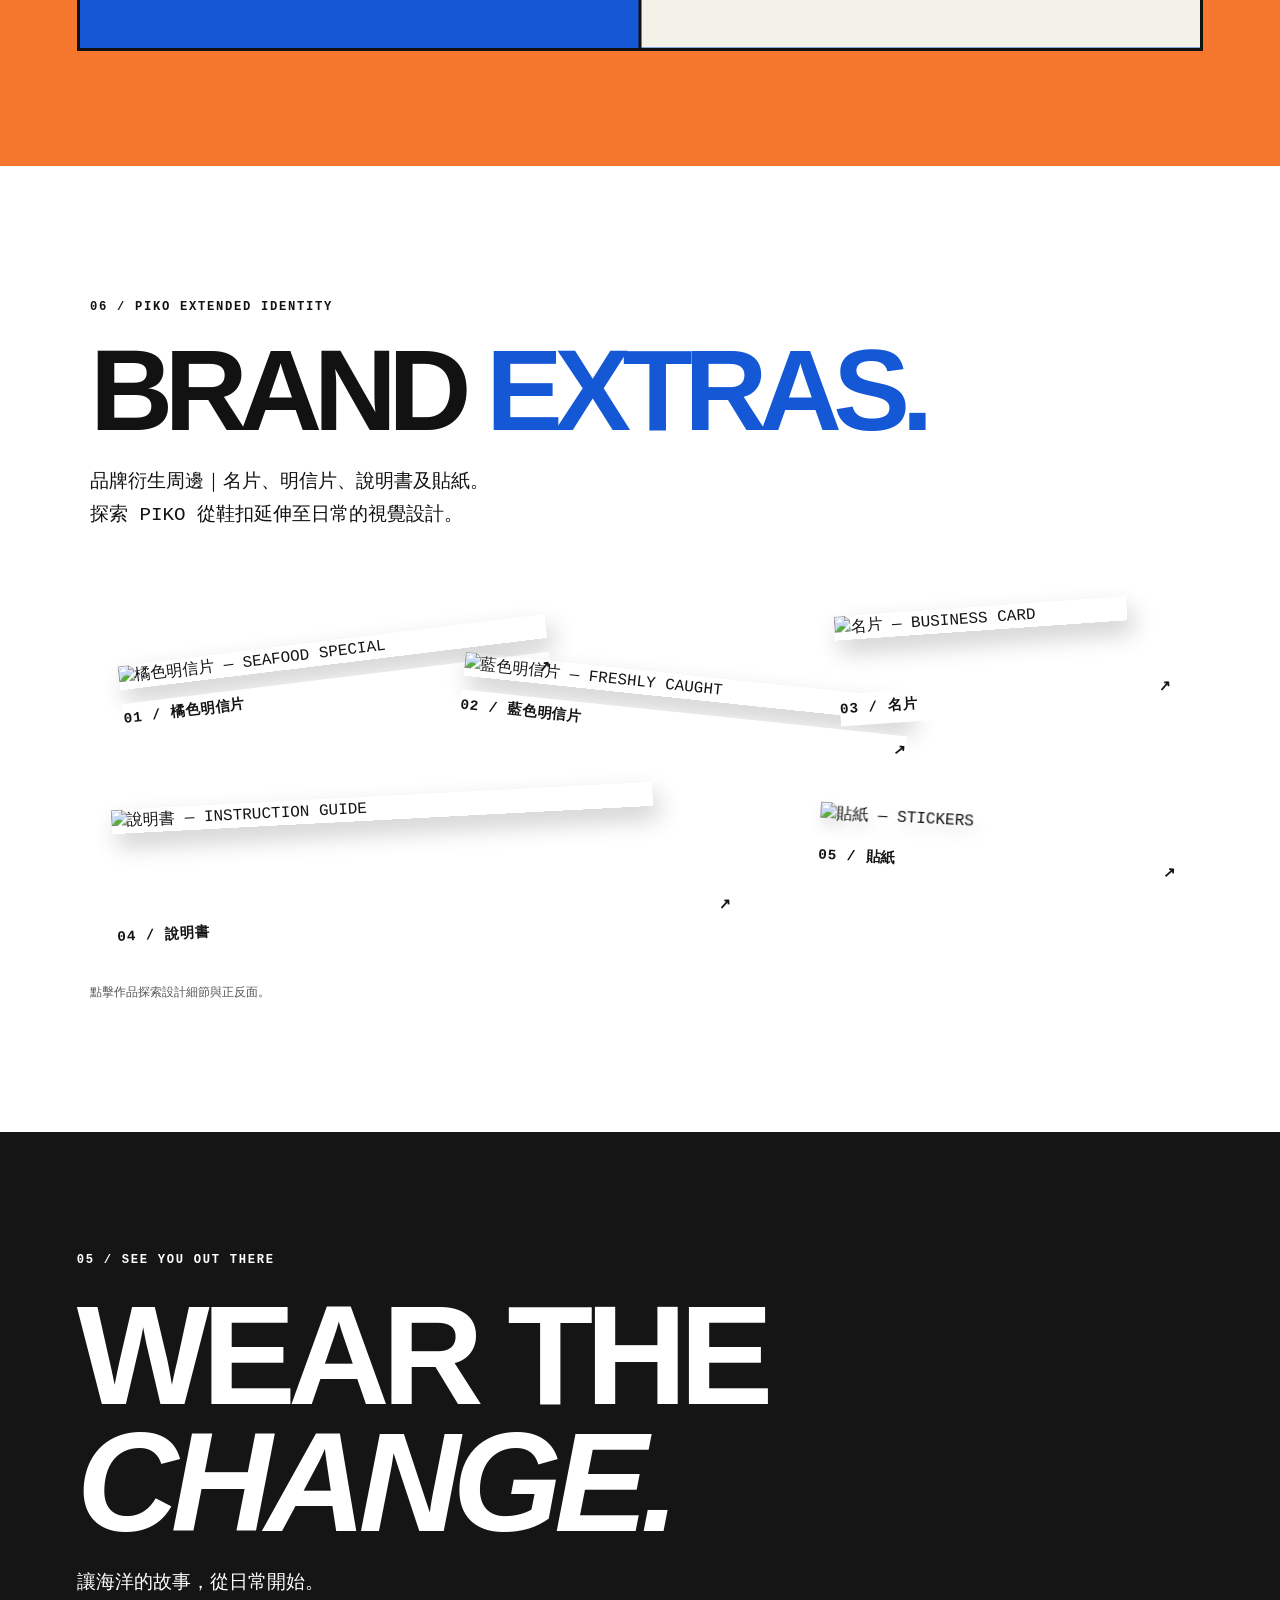
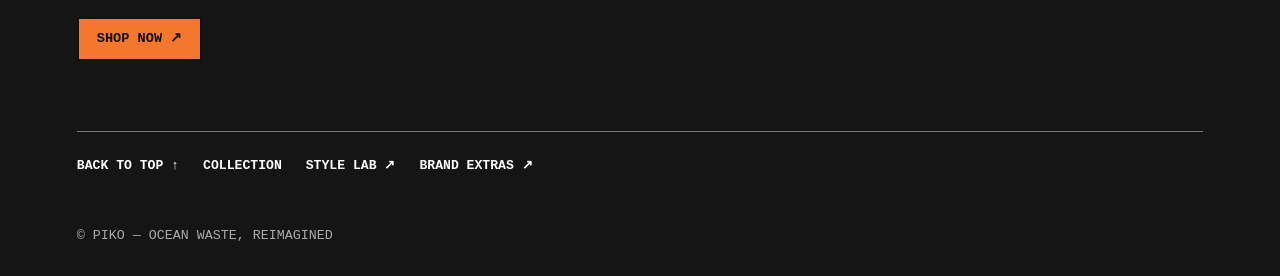
==== commit 94b3ee91: "Add files via upload" ====
--- a/index.html
+++ b/index.html
@@ -1,4 +1,4 @@
-<!doctype html><html lang="zh-Hant"><head><meta charset="utf-8"><meta name="viewport" content="width=device-width,initial-scale=1"><meta name="theme-color" content="#1058c9"><meta name="description" content="PIKO — From Waste to Wear. 海洋廢棄物與日常穿搭的創意實驗。"><title>PIKO | FROM WASTE TO WEAR</title><link rel="stylesheet" href="main.css"><link rel="stylesheet" href="shop.css"><script defer src="loader-motion.js"></script><script defer src="main.js"></script></head><body>
+<!doctype html><html lang="zh-Hant"><head><meta charset="utf-8"><meta name="viewport" content="width=device-width,initial-scale=1"><meta name="theme-color" content="#1058c9"><meta name="description" content="PIKO — From Waste to Wear. 海洋廢棄物與日常穿搭的創意實驗。"><title>PIKO | FROM WASTE TO WEAR</title><link rel="stylesheet" href="main.css"><link rel="stylesheet" href="shop.css"><script defer src="loader-motion.js"></script><script defer src="main.js"></script><link rel="manifest" href="manifest.webmanifest"><link rel="apple-touch-icon" href="assets/pwa-192.png"><script defer src="pwa.js"></script></head><body>
 <div id="preloader" class="preloader" role="region" aria-label="互動開場">
   <div class="preloader-top"><strong>PIKO<span class="preloader-dot">.</span></strong><span>FROM WASTE TO WEAR</span></div>
   <div class="preloader-center">
@@ -9,11 +9,11 @@
   </div>
   <div class="preloader-bottom">OCEAN WASTE, REIMAGINED <button id="loader-skip" type="button" hidden>SKIP INTRO ↗</button></div>
 </div>
-<a class="skip-link" href="#main">跳至主要內容</a><header class="site-header" id="header"><a class="logo" href="#home" aria-label="PIKO 返回首頁"><img src="assets/piko-green.png" alt="PIKO"></a><nav class="desktop-nav" aria-label="主選單"><a href="#about">ABOUT</a><a href="#collection">COLLECTION</a><a href="#lab">STYLE LAB</a><a href="#transformation">OUR STORY</a><a href="#extras">BRAND EXTRAS</a><a class="shop-entry" href="shop.html">SHOP NOW ↗</a></nav><button id="menu-toggle" class="menu-toggle" type="button" aria-expanded="false" aria-controls="mobile-nav">MENU <span aria-hidden="true">☰</span></button></header><nav id="mobile-nav" class="mobile-nav" aria-label="手機選單" hidden><a href="#about">ABOUT</a><a href="#collection">COLLECTION</a><a href="#lab">STYLE LAB</a><a href="#transformation">OUR STORY</a><a href="#extras">BRAND EXTRAS</a><a class="shop-entry" href="shop.html">SHOP NOW ↗</a></nav>
-<main id="main"><section class="hero" id="home"><div class="hero-grain"></div><div class="hero-copy"><span class="eyebrow">PIKO / OCEAN WASTE, REIMAGINED</span><h1 class="hero-mark-title"><img src="assets/hero-mark.png" alt="PIKO 品牌圖形標誌"></h1><p>讓海洋的故事，從日常開始。</p><div class="actions"><a class="btn btn-accent" href="style-lab.html">START STYLING <span aria-hidden="true">↗</span></a><a class="btn btn-outline-light" href="#collection">EXPLORE PIECES <span aria-hidden="true">↓</span></a></div></div><div class="hero-art fish-interaction" id="fish-interaction" aria-label="互動式海洋垃圾切魚體驗"><div class="fish-hint" id="fish-hint">DRAG TO CUT ↘<small>按住滑鼠沿斜線劃過魚身 / 手指滑動</small></div><div class="fish-scene" id="fish-scene"><img class="fish-whole" src="assets/fish-whole.png" alt="完整的紅橙色魚，拖曳切開後會顯示海洋垃圾" fetchpriority="high"><img class="fish-opened" src="assets/fish-cut.png" alt="魚身被切開，塑膠瓶、漁網與垃圾從魚身散落"><div class="fish-cut-guide" aria-hidden="true"></div><div class="fish-slice-trace" aria-hidden="true"></div></div><button class="fish-again" id="fish-again" type="button" hidden>CUT AGAIN ↺</button></div><div class="hero-bottom"><span>SCROLL TO EXPLORE ↓</span></div></section>
-<section class="section about" id="about"><div class="section-heading reveal"><span class="eyebrow">01 / ABOUT PIKO</span><h2>TRASH HAS<br><i>NEW PLANS.</i></h2></div><div class="about-layout"><div class="about-image reveal"><img loading="lazy" src="assets/about-garbage-transformation.png" alt="PIKO 垃圾轉化系列罐頭包裝與開箱鞋扣"></div><div class="about-text reveal"><p class="lead">海洋垃圾，也能成為你日常穿搭的一部分。</p><p>PIKO 以海洋廢棄物與海洋意象為出發點，將材料、造型與趣味結合，創作可自行搭配的鞋扣與鈕扣。你選擇的每個小配件，都能成為認識海洋議題的起點。</p><div class="stamp">100% MORE PERSONALITY<br>LESS BORING ACCESSORIES</div></div></div></section>
+<a class="skip-link" href="#main">跳至主要內容</a><header class="site-header" id="header"><a class="logo" href="#home" aria-label="PIKO 返回首頁"><img src="assets/piko-green.webp" alt="PIKO"></a><nav class="desktop-nav" aria-label="主選單"><a href="#about">ABOUT</a><a href="#collection">COLLECTION</a><a href="#lab">STYLE LAB</a><a href="#transformation">OUR STORY</a><a href="#extras">BRAND EXTRAS</a><a class="shop-entry" href="shop.html">SHOP NOW ↗</a></nav><button id="menu-toggle" class="menu-toggle" type="button" aria-expanded="false" aria-controls="mobile-nav">MENU <span aria-hidden="true">☰</span></button></header><nav id="mobile-nav" class="mobile-nav" aria-label="手機選單" hidden><a href="#about">ABOUT</a><a href="#collection">COLLECTION</a><a href="#lab">STYLE LAB</a><a href="#transformation">OUR STORY</a><a href="#extras">BRAND EXTRAS</a><a class="shop-entry" href="shop.html">SHOP NOW ↗</a></nav>
+<main id="main"><section class="hero" id="home"><div class="hero-grain"></div><div class="hero-copy"><span class="eyebrow">PIKO / OCEAN WASTE, REIMAGINED</span><h1 class="hero-mark-title"><img src="assets/hero-mark.webp" alt="PIKO 品牌圖形標誌"></h1><p>讓海洋的故事，從日常開始。</p><div class="actions"><a class="btn btn-accent" href="style-lab.html">START STYLING <span aria-hidden="true">↗</span></a><a class="btn btn-outline-light" href="#collection">EXPLORE PIECES <span aria-hidden="true">↓</span></a></div></div><div class="hero-art fish-interaction" id="fish-interaction" aria-label="互動式海洋垃圾切魚體驗"><div class="fish-hint" id="fish-hint">DRAG TO CUT ↘<small>按住滑鼠沿斜線劃過魚身 / 手指滑動</small></div><div class="fish-scene" id="fish-scene"><img class="fish-whole" src="assets/fish-whole.webp" alt="完整的紅橙色魚，拖曳切開後會顯示海洋垃圾" fetchpriority="high"><img class="fish-opened" src="assets/fish-cut.webp" alt="魚身被切開，塑膠瓶、漁網與垃圾從魚身散落"><div class="fish-cut-guide" aria-hidden="true"></div><div class="fish-slice-trace" aria-hidden="true"></div></div><button class="fish-again" id="fish-again" type="button" hidden>CUT AGAIN ↺</button></div><div class="hero-bottom"><span>SCROLL TO EXPLORE ↓</span></div></section>
+<section class="section about" id="about"><div class="section-heading reveal"><span class="eyebrow">01 / ABOUT PIKO</span><h2>TRASH HAS<br><i>NEW PLANS.</i></h2></div><div class="about-layout"><div class="about-image reveal"><img loading="lazy" src="assets/about-garbage-transformation.webp" alt="PIKO 垃圾轉化系列罐頭包裝與開箱鞋扣"></div><div class="about-text reveal"><p class="lead">海洋垃圾，也能成為你日常穿搭的一部分。</p><p>PIKO 以海洋廢棄物與海洋意象為出發點，將材料、造型與趣味結合，創作可自行搭配的鞋扣與鈕扣。你選擇的每個小配件，都能成為認識海洋議題的起點。</p><div class="stamp">100% MORE PERSONALITY<br>LESS BORING ACCESSORIES</div></div></div></section>
 <section class="section collection" id="collection"><div class="section-top reveal"><div><span class="eyebrow">02 / CANNED COLLECTION</span><h2>WHAT'S<br>IN THE CAN?</h2></div><p>六個罐頭，六種驚喜。點擊任一罐頭，探索系列與 DIY 配件。</p></div><div id="can-grid" class="can-grid"></div><p class="hint">TAP A CAN TO OPEN ↗</p></section>
-<section class="section lab-teaser" id="lab"><div class="lab-content reveal"><span class="eyebrow">03 / INTERACTIVE STYLE LAB</span><h2>STYLE<br>YOUR <i>OCEAN.</i></h2><p>選擇洞洞鞋顏色，再把喜歡的鞋扣放到鞋面上。搭配你的風格，玩出自己的海洋。</p><a class="btn btn-dark" href="style-lab.html">ENTER STYLE LAB <span aria-hidden="true">↗</span></a></div><div class="lab-visual reveal"><div class="shoe-preview"><img src="assets/shoes-pair.png" alt="PIKO 白色雙腳洞洞鞋俯視產品圖" loading="lazy"></div></div><div class="lab-sticker">YOUR SHOE.<br>YOUR RULES.</div></div></section>
+<section class="section lab-teaser" id="lab"><div class="lab-content reveal"><span class="eyebrow">03 / INTERACTIVE STYLE LAB</span><h2>STYLE<br>YOUR <i>OCEAN.</i></h2><p>選擇洞洞鞋顏色，再把喜歡的鞋扣放到鞋面上。搭配你的風格，玩出自己的海洋。</p><a class="btn btn-dark" href="style-lab.html">ENTER STYLE LAB <span aria-hidden="true">↗</span></a></div><div class="lab-visual reveal"><div class="shoe-preview"><img src="assets/shoes-pair.webp" alt="PIKO 白色雙腳洞洞鞋俯視產品圖" loading="lazy"></div></div><div class="lab-sticker">YOUR SHOE.<br>YOUR RULES.</div></div></section>
 <section class="section transformation" id="transformation"><div class="section-top reveal"><div><span class="eyebrow">04 / THE SECOND LIFE</span><h2>TRASH TO<br>TREASURE.</h2></div><p>從材料到穿搭配件，每一次轉化都有自己的故事。</p></div><div class="material-switcher" role="group" aria-label="選擇垃圾材料">
 <button class="material-tile" type="button" data-material="plastic" aria-pressed="true"><span class="material-thumb thumb-plastic" aria-hidden="true"><span class="material-shape"></span></span><span class="material-tile-label"><strong>PLASTIC</strong><small>塑膠廢棄物</small></span><span class="material-tile-indicator" aria-hidden="true">↗</span></button>
 <button class="material-tile" type="button" data-material="glass" aria-pressed="false"><span class="material-thumb thumb-glass" aria-hidden="true"><span class="material-shape"></span></span><span class="material-tile-label"><strong>GLASS</strong><small>廢棄玻璃</small></span><span class="material-tile-indicator" aria-hidden="true">↗</span></button>
--- a/main.css
+++ b/main.css
@@ -26,7 +26,7 @@
 
 /* V1.2 — collection: white shelf backdrop, six independently interactive cans */
 .collection{background:#fff}
-.can-grid{position:relative;display:block;width:min(100%,1448px);aspect-ratio:1448/1250;margin-inline:auto;background:#fff url("assets/shelf-white.png") center/100% 100% no-repeat;isolation:isolate}
+.can-grid{position:relative;display:block;width:min(100%,1448px);aspect-ratio:1448/1250;margin-inline:auto;background:#fff url("assets/shelf-white.webp") center/100% 100% no-repeat;isolation:isolate}
 .shelf-can{position:absolute;z-index:1;display:grid;place-items:center;width:29%;height:24%;padding:0;border:0;background:transparent;cursor:pointer;transition:transform .3s cubic-bezier(.2,.8,.2,1),filter .3s}
 .shelf-can:nth-child(3n+1){left:2%}.shelf-can:nth-child(3n+2){left:35.5%}.shelf-can:nth-child(3n){left:69%}
 .shelf-can:nth-child(-n+3){top:11.2%}.shelf-can:nth-child(n+4){top:48%}
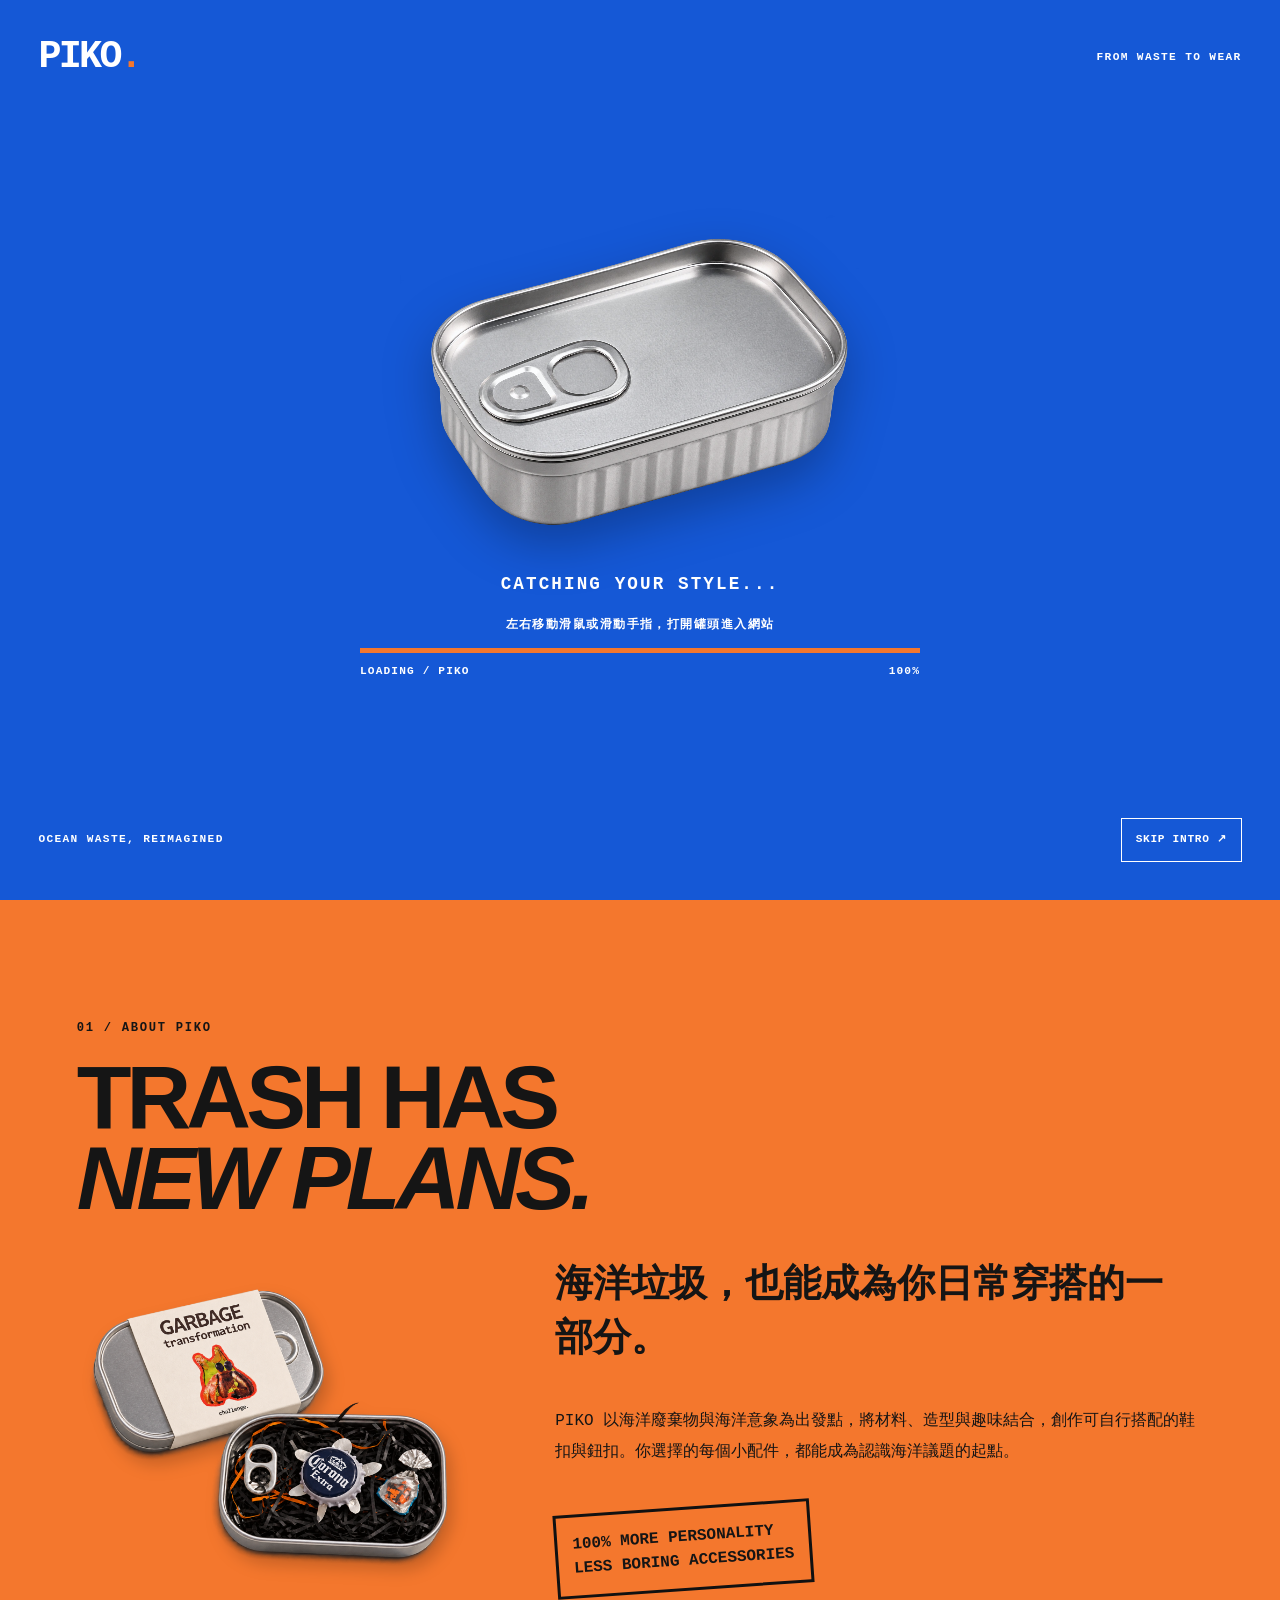
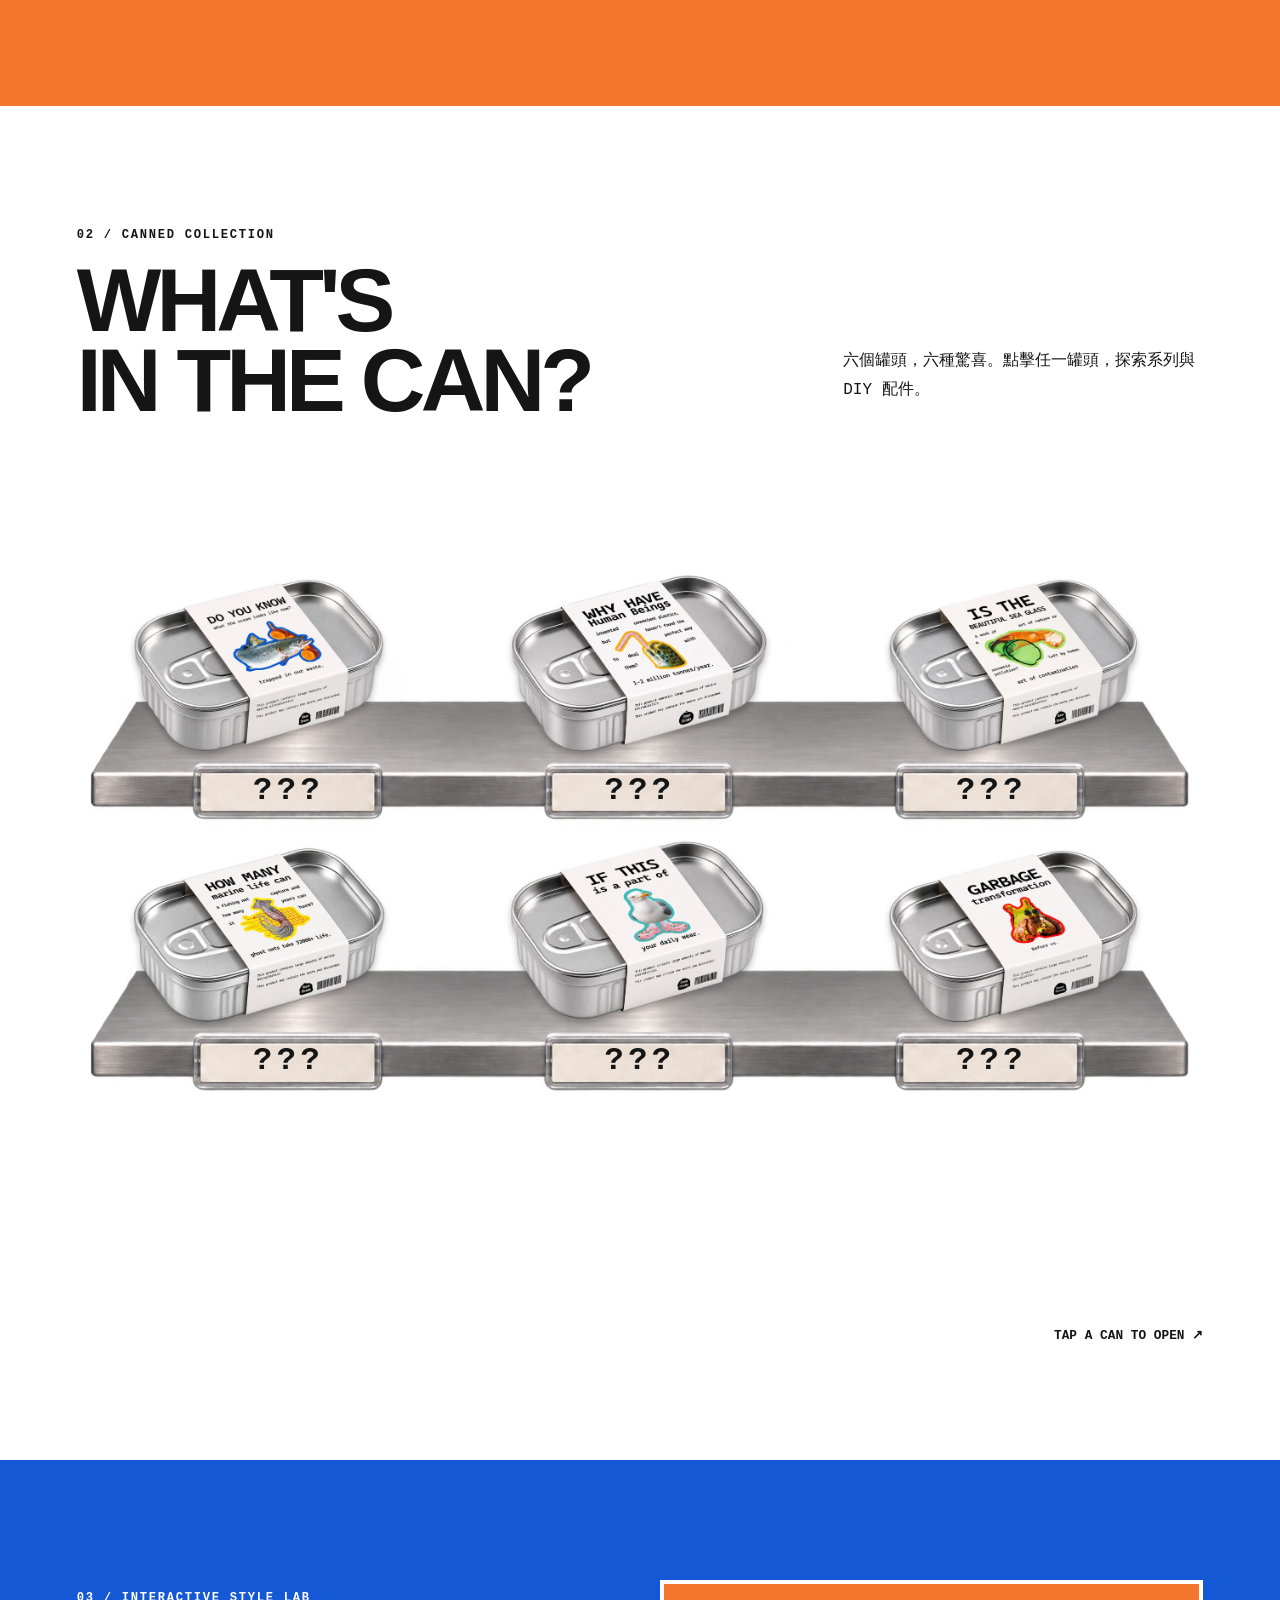
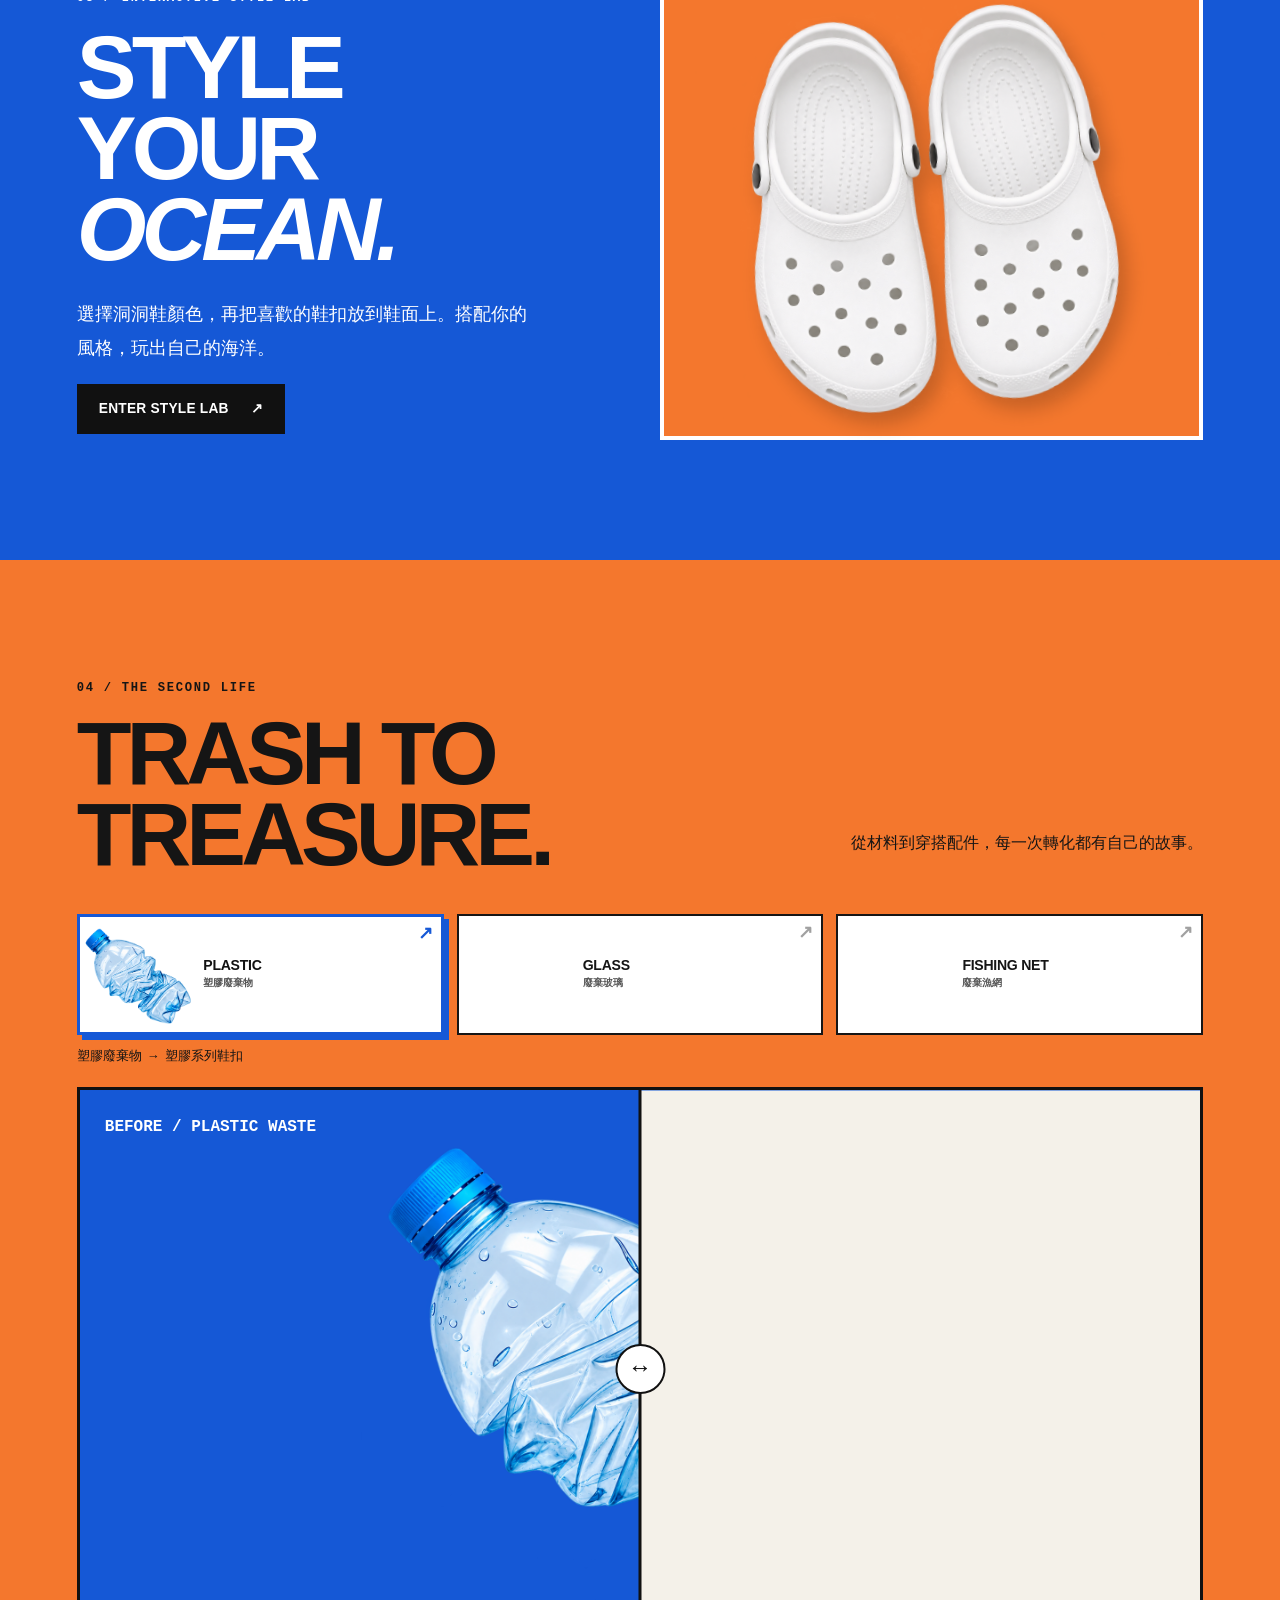
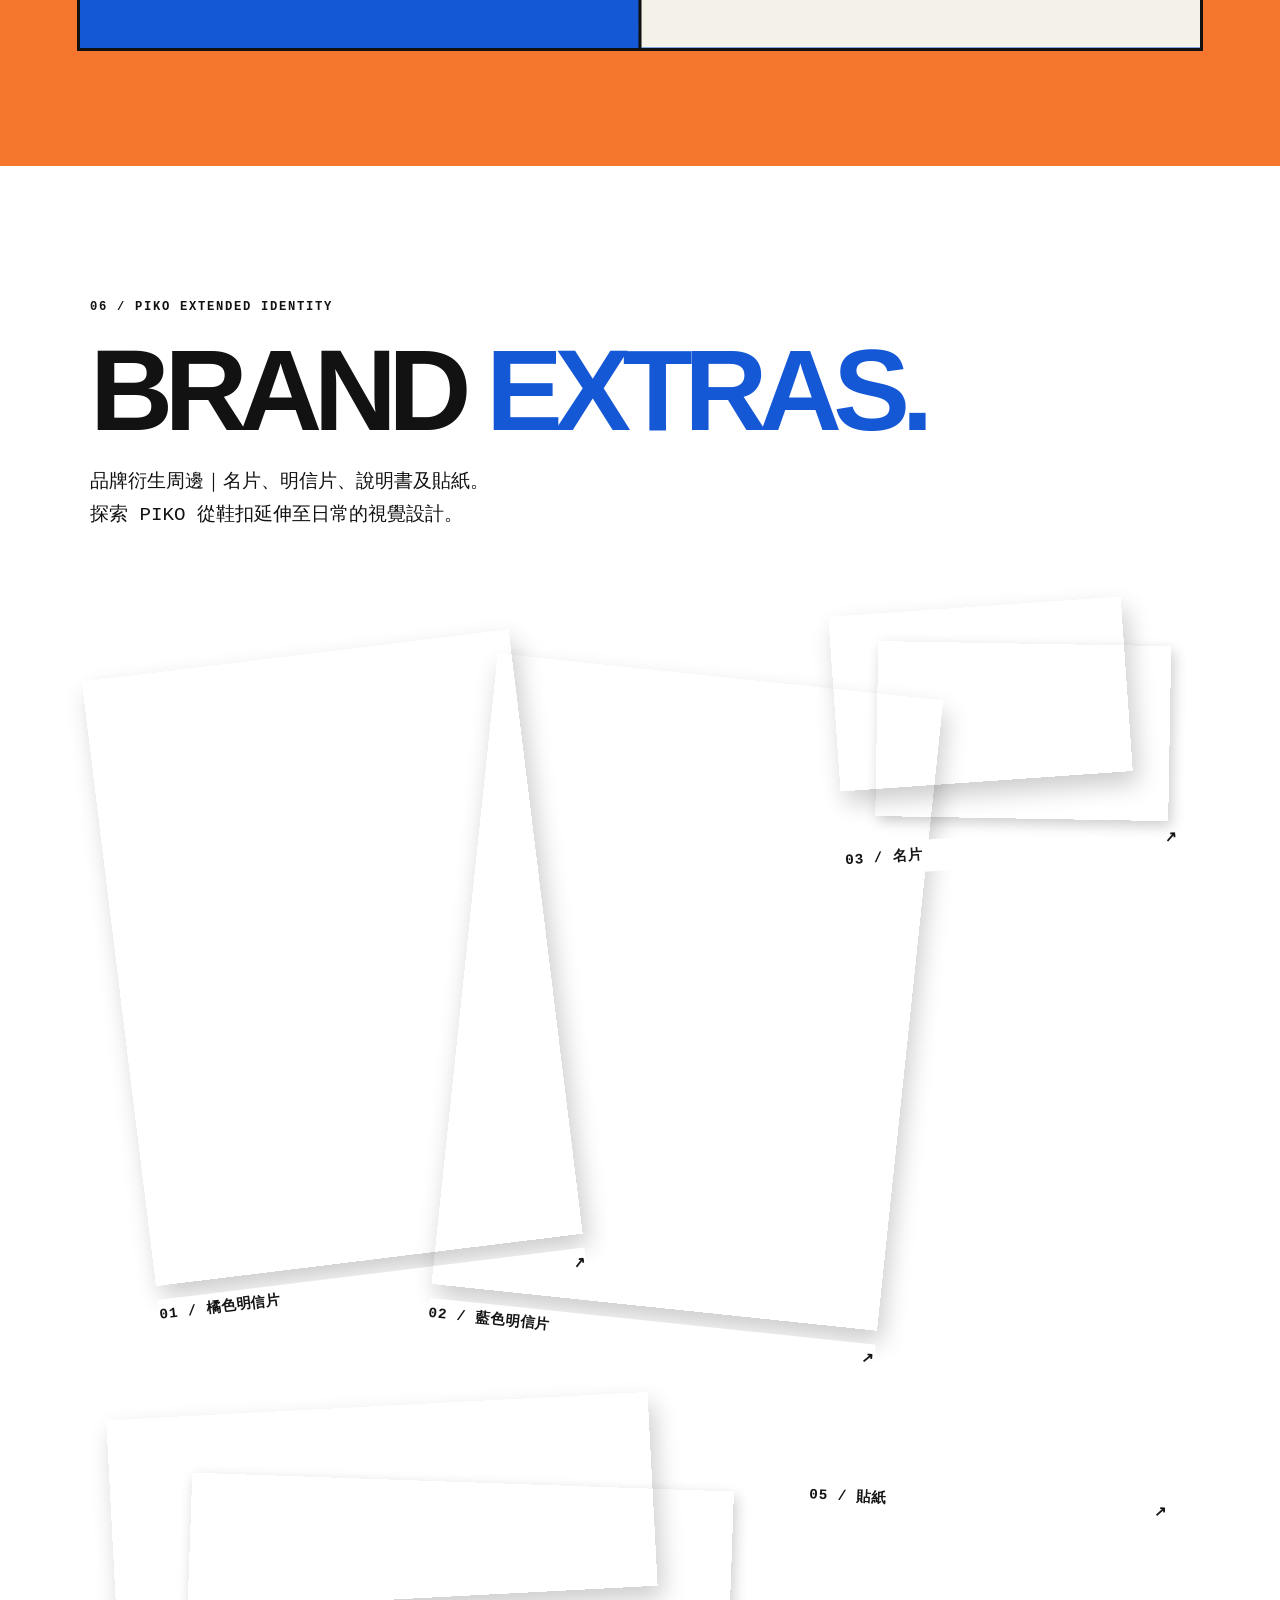
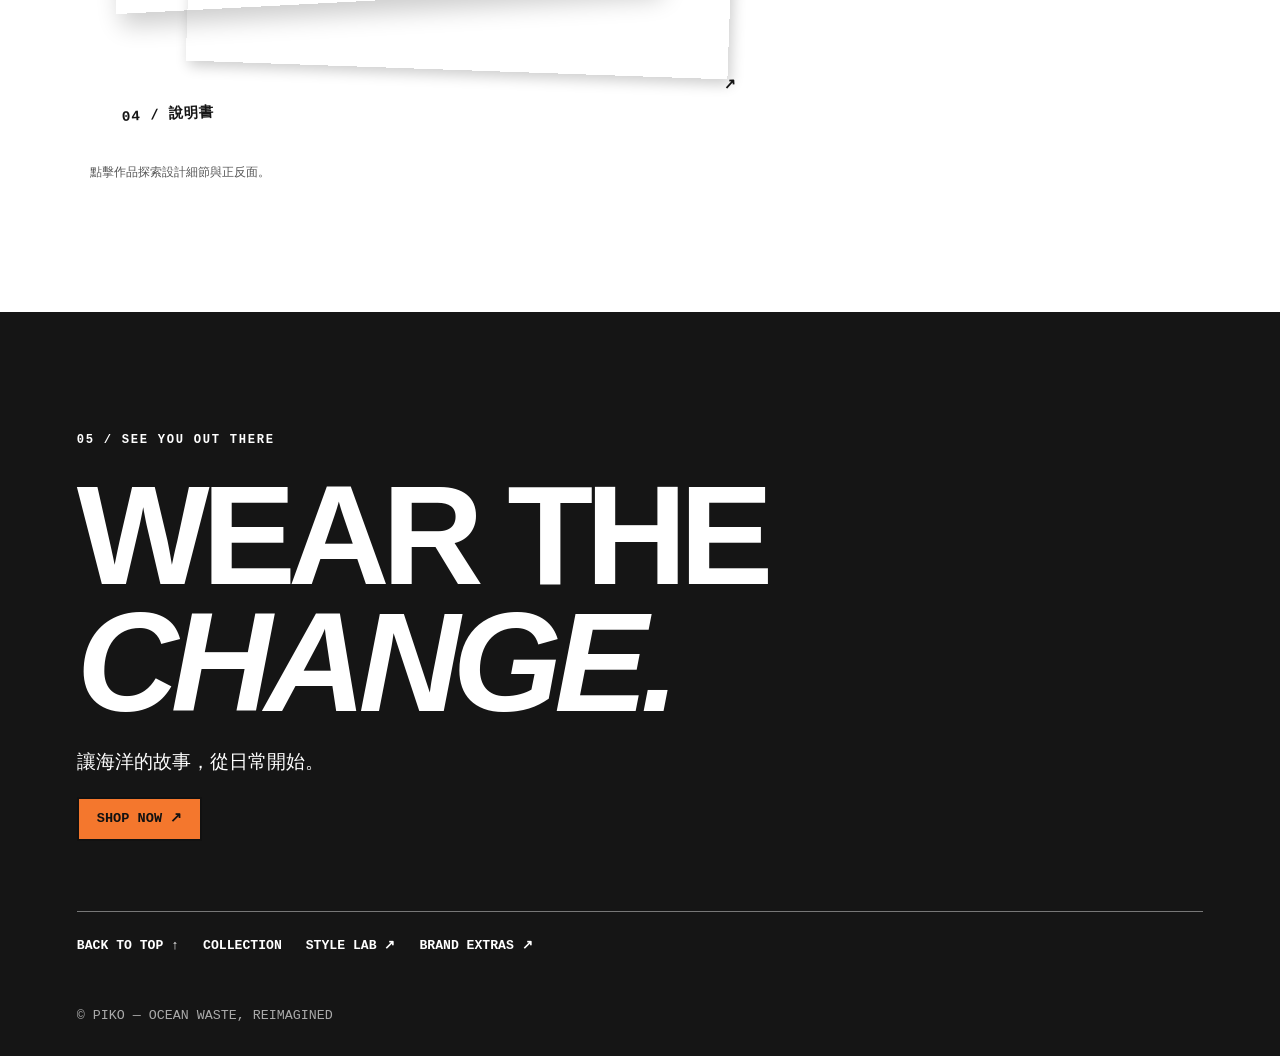
==== commit 861d36bc: "Add files via upload" ====
--- a/index.html
+++ b/index.html
@@ -15,9 +15,9 @@
 <section class="section collection" id="collection"><div class="section-top reveal"><div><span class="eyebrow">02 / CANNED COLLECTION</span><h2>WHAT'S<br>IN THE CAN?</h2></div><p>六個罐頭，六種驚喜。點擊任一罐頭，探索系列與 DIY 配件。</p></div><div id="can-grid" class="can-grid"></div><p class="hint">TAP A CAN TO OPEN ↗</p></section>
 <section class="section lab-teaser" id="lab"><div class="lab-content reveal"><span class="eyebrow">03 / INTERACTIVE STYLE LAB</span><h2>STYLE<br>YOUR <i>OCEAN.</i></h2><p>選擇洞洞鞋顏色，再把喜歡的鞋扣放到鞋面上。搭配你的風格，玩出自己的海洋。</p><a class="btn btn-dark" href="style-lab.html">ENTER STYLE LAB <span aria-hidden="true">↗</span></a></div><div class="lab-visual reveal"><div class="shoe-preview"><img src="assets/shoes-pair.webp" alt="PIKO 白色雙腳洞洞鞋俯視產品圖" loading="lazy"></div></div><div class="lab-sticker">YOUR SHOE.<br>YOUR RULES.</div></div></section>
 <section class="section transformation" id="transformation"><div class="section-top reveal"><div><span class="eyebrow">04 / THE SECOND LIFE</span><h2>TRASH TO<br>TREASURE.</h2></div><p>從材料到穿搭配件，每一次轉化都有自己的故事。</p></div><div class="material-switcher" role="group" aria-label="選擇垃圾材料">
-<button class="material-tile" type="button" data-material="plastic" aria-pressed="true"><span class="material-thumb thumb-plastic" aria-hidden="true"><span class="material-shape"></span></span><span class="material-tile-label"><strong>PLASTIC</strong><small>塑膠廢棄物</small></span><span class="material-tile-indicator" aria-hidden="true">↗</span></button>
-<button class="material-tile" type="button" data-material="glass" aria-pressed="false"><span class="material-thumb thumb-glass" aria-hidden="true"><span class="material-shape"></span></span><span class="material-tile-label"><strong>GLASS</strong><small>廢棄玻璃</small></span><span class="material-tile-indicator" aria-hidden="true">↗</span></button>
-<button class="material-tile" type="button" data-material="net" aria-pressed="false"><span class="material-thumb thumb-net" aria-hidden="true"><span class="material-shape"></span></span><span class="material-tile-label"><strong>FISHING NET</strong><small>廢棄漁網</small></span><span class="material-tile-indicator" aria-hidden="true">↗</span></button>
+<button class="material-tile" type="button" data-material="plastic" aria-pressed="true"><span class="material-thumb thumb-plastic" aria-hidden="true"><img src="assets/before-plastic.webp" alt="" loading="lazy" decoding="async"></span><span class="material-tile-label"><strong>PLASTIC</strong><small>塑膠廢棄物</small></span><span class="material-tile-indicator" aria-hidden="true">↗</span></button>
+<button class="material-tile" type="button" data-material="glass" aria-pressed="false"><span class="material-thumb thumb-glass" aria-hidden="true"><img src="assets/before-glass.webp" alt="" loading="lazy" decoding="async"></span><span class="material-tile-label"><strong>GLASS</strong><small>廢棄玻璃</small></span><span class="material-tile-indicator" aria-hidden="true">↗</span></button>
+<button class="material-tile" type="button" data-material="net" aria-pressed="false"><span class="material-thumb thumb-net" aria-hidden="true"><img src="assets/before-net.webp" alt="" loading="lazy" decoding="async"></span><span class="material-tile-label"><strong>FISHING NET</strong><small>廢棄漁網</small></span><span class="material-tile-indicator" aria-hidden="true">↗</span></button>
 </div><div class="material-description" id="material-description" aria-live="polite">塑膠廢棄物 → 再製鞋扣</div><div class="compare" id="compare"><div class="compare-before"><span>BEFORE / OCEAN WASTE</span><div class="material-art" aria-hidden="true">≈ ◇ ≋</div></div><div class="compare-after" id="compare-after"><span>AFTER / NEW IDENTITY</span><div class="material-art" aria-hidden="true">✿ ✦ ★</div></div><div class="compare-divider" id="compare-divider" aria-hidden="true"><span>↔</span></div><input id="compare-range" type="range" min="0" max="100" value="50" aria-label="調整材料轉化前後對比"></div></section>
 <section class="home-extras" id="extras" aria-labelledby="home-extras-title">
 <div class="home-extras-heading"><span class="eyebrow">06 / PIKO EXTENDED IDENTITY</span><h2 id="home-extras-title">BRAND <i>EXTRAS.</i></h2><p>品牌衍生周邊｜名片、明信片、說明書及貼紙。<br>探索 PIKO 從鞋扣延伸至日常的視覺設計。</p></div>
@@ -25,4 +25,4 @@
 <p class="extras-placeholder-note">點擊作品探索設計細節與正反面。</p>
 </section>
 </main><footer class="footer" id="footer"><span class="eyebrow">05 / SEE YOU OUT THERE</span><h2>WEAR THE<br><i>CHANGE.</i></h2><p>讓海洋的故事，從日常開始。</p><a class="shop-entry" href="shop.html">SHOP NOW ↗</a><div class="footer-links"><a href="#home">BACK TO TOP ↑</a><a href="#collection">COLLECTION</a><a href="style-lab.html">STYLE LAB ↗</a><a href="#extras">BRAND EXTRAS ↗</a></div><small>© PIKO — OCEAN WASTE, REIMAGINED</small></footer>
-<dialog id="can-modal" class="can-modal" aria-labelledby="modal-title"><div class="modal-shell"><button class="modal-close" id="modal-close" type="button" aria-label="關閉商品視窗">✕</button><div class="modal-image"><img id="modal-img" alt=""><span id="modal-counter" class="modal-counter"></span></div><div class="modal-info"><span class="eyebrow">PIKO / CANNED COLLECTION</span><h2 id="modal-title"></h2><p id="modal-desc"></p><div class="modal-products"><h3>IN THIS CAN</h3><div id="modal-items"></div></div><a id="modal-try-on" class="btn btn-accent try-on-link" href="style-lab.html">TRY IT ON ↗</a><a id="modal-shop" class="shop-entry" href="shop.html">SHOP NOW ↗</a><div class="modal-actions"><button id="modal-prev" class="btn btn-dark" type="button">← PREV</button><button id="modal-next" class="btn btn-dark" type="button">NEXT →</button></div><p class="small-note">左右切換罐頭系列，探索各款鞋扣。</p></div></div></dialog><dialog id="extras-modal" class="can-modal extras-modal" aria-labelledby="extras-modal-title"><div class="modal-shell"><button id="extras-close" class="modal-close" type="button" aria-label="關閉介紹視窗">✕</button><div class="modal-image extras-modal-image"><div id="extras-modal-art"></div><span id="extras-modal-count" class="modal-counter"></span></div><div class="modal-info"><span class="eyebrow">PIKO / BRAND EXTRAS</span><h2 id="extras-modal-title"></h2><h3 id="extras-modal-zh"></h3><p id="extras-modal-desc"></p><div class="modal-products"><h3>DESIGN DETAILS</h3><p id="extras-modal-spec"></p></div><div class="modal-actions"><button id="extras-prev" class="btn btn-dark" type="button">← PREV</button><button id="extras-next" class="btn btn-dark" type="button">NEXT →</button></div></div></div></dialog></body></html>+<dialog id="can-modal" class="can-modal" aria-labelledby="modal-title"><div class="modal-shell"><button class="modal-close" id="modal-close" type="button" aria-label="關閉商品視窗">✕</button><div class="modal-image"><img id="modal-img" alt=""><span id="modal-counter" class="modal-counter"></span></div><div class="modal-info"><span class="eyebrow">PIKO / CANNED COLLECTION</span><h2 id="modal-title"></h2><p id="modal-desc"></p><div class="modal-products"><h3>IN THIS CAN</h3><div id="modal-items"></div></div><a id="modal-try-on" class="btn btn-accent try-on-link" href="style-lab.html">TRY IT ON ↗</a><a id="modal-shop" class="shop-entry" href="shop.html">SHOP NOW ↗</a><div class="modal-actions"><button id="modal-prev" class="btn btn-dark" type="button">← PREV</button><button id="modal-next" class="btn btn-dark" type="button">NEXT →</button></div><p class="small-note">左右切換罐頭系列，探索各款鞋扣。</p></div></div></dialog><dialog id="extras-modal" class="can-modal extras-modal" aria-labelledby="extras-modal-title"><div class="modal-shell"><button id="extras-close" class="modal-close" type="button" aria-label="關閉介紹視窗">✕</button><div class="modal-image extras-modal-image"><div id="extras-modal-art"></div><span id="extras-modal-count" class="modal-counter"></span></div><div class="modal-info"><span class="eyebrow">PIKO / BRAND EXTRAS</span><h2 id="extras-modal-title"></h2><h3 id="extras-modal-zh"></h3><p id="extras-modal-desc"></p><div class="modal-products"><h3>DESIGN DETAILS</h3><p id="extras-modal-spec"></p></div><a id="extras-shop" class="shop-entry" href="shop.html#add-ons" hidden>SHOP NOW ↗</a><div class="modal-actions"><button id="extras-prev" class="btn btn-dark" type="button">← PREV</button><button id="extras-next" class="btn btn-dark" type="button">NEXT →</button></div></div></div></dialog></body></html>
--- a/main.css
+++ b/main.css
@@ -255,3 +255,6 @@
 .after-count-4{display:grid;grid-template-columns:repeat(2,minmax(0,1fr));grid-template-rows:repeat(2,minmax(0,1fr));max-width:520px;gap:0 5%}
 .after-count-4 img{width:100%;height:100%;min-height:0}
 .compare-after>span{z-index:1}
+
+/* V2.2.8 material photographs */
+.material-thumb{background:#fff}.material-thumb>img{position:absolute;inset:0;width:100%;height:100%;object-fit:contain;object-position:center}
--- a/shop.css
+++ b/shop.css
@@ -1,3 +1,14 @@
-.shop-entry{display:inline-flex;align-items:center;justify-content:center;gap:8px;background:#f4772d;color:#111;border:2px solid #111;padding:12px 18px;font-weight:900;line-height:1.2;font-size:.85rem;text-decoration:none;cursor:pointer;min-height:44px}.shop-entry:hover{background:#111;color:#f4772d;text-decoration:none!important}.shop-entry:disabled{opacity:.45;cursor:not-allowed}.desktop-nav .shop-entry{padding:8px 12px;align-self:center}.lab-shop{margin-top:12px;width:100%}.lab-mobile-shop{display:none}#modal-shop{margin-top:12px;align-self:flex-start}.shop-page{background:#f4f1e9}.shop-hero{background:#1558d6;color:white;padding:clamp(40px,8vw,120px) 6%}.shop-hero h1{margin:20px 0;font-size:clamp(4rem,13vw,11rem)}.demo-label{font-size:.8rem;letter-spacing:.06em}.shop-plans{display:grid;grid-template-columns:1fr 1fr;border-bottom:2px solid #111}.shop-plans article{padding:clamp(24px,5vw,65px);display:flex;flex-direction:column;align-items:flex-start;gap:14px}.shop-plans article:first-child{background:#f4f1e9;border-right:2px solid #111}.shop-plans article:last-child{background:#f4772d}.shop-plans h2,.shop-pick h2{font-size:clamp(2.8rem,6vw,6rem);margin:12px 0}.shop-price{font-size:2rem;font-weight:900}.gift-art{display:grid;grid-template-columns:repeat(3,1fr);width:100%;gap:6px}.gift-art img{width:100%;aspect-ratio:1.5;object-fit:contain}.shop-pick{padding:60px 6%}.shop-products{display:grid;grid-template-columns:repeat(5,minmax(0,1fr));gap:12px}.shop-product{border:1px solid #111;background:#fff;padding:10px;display:flex;flex-direction:column;gap:8px}.shop-product img{width:100%;aspect-ratio:1;object-fit:contain}.shop-product strong{font-size:.75rem;min-height:2.2em}.qty{display:flex;align-items:center;justify-content:space-between;gap:6px}.qty button{border:1px solid #111;background:#f4f1e9;min-width:38px;min-height:38px;font-size:1.1rem}.qty button:disabled{opacity:.35}.selection-bar{position:sticky;bottom:0;background:#111;color:white;padding:16px;margin-top:20px;display:flex;align-items:center;justify-content:space-between;gap:12px;z-index:5}.selection-bar p{margin:0;font-size:.8rem}.adjust-options{display:flex;gap:8px;flex-wrap:wrap;margin:12px 0}.adjust-options button{padding:9px;border:1px solid #111;background:white}.basket-dialog,.order-dialog{border:2px solid #111;background:#f4f1e9;color:#111;padding:24px;max-height:95dvh;overflow:auto}.basket-dialog{margin:0 0 0 auto;height:100dvh;width:min(480px,100%);max-width:100%}.basket-dialog::backdrop,.order-dialog::backdrop{background:#0009}.basket-head{display:flex;align-items:center;justify-content:space-between;background:#1558d6;color:white;padding:20px;margin:-24px -24px 20px}.basket-head h2,.order-dialog h2{font-size:2.5rem;margin:12px 0}.basket-head button,.order-close{font-size:1.8rem;border:0;background:none;color:inherit}.basket-line{border-bottom:1px solid #111;padding:16px 0}.basket-line h3{margin:0 0 10px}.basket-line img{width:42px;height:42px;object-fit:contain}.basket-line .mini-row{display:flex;align-items:center;gap:8px;font-size:.75rem}.basket-total{display:flex;justify-content:space-between;padding:20px 0;font-size:1.2rem}.order-dialog{width:min(480px,94vw);background:white}.order-dialog label{display:grid;gap:6px;margin:15px 0;font-size:.85rem;font-weight:700}.order-dialog input,.order-dialog select{padding:10px;border:1px solid #111;width:100%}.order-close{float:right}.receipt-lines{border-block:2px dashed #111;padding:14px 0;margin:20px 0}.receipt-lines p{margin:5px 0}.receipt-barcode{height:42px;background:repeating-linear-gradient(90deg,#111 0 2px,#fff 2px 4px,#111 4px 5px,#fff 5px 9px);margin:16px 0}.shop-page .logo img{max-width:90px}@media(max-width:767px){.lab-mobile-shop{display:inline-flex;font-size:.65rem;padding:8px}.shop-plans{grid-template-columns:1fr}.shop-plans article:first-child{border-right:0;border-bottom:2px solid #111}.shop-products{grid-template-columns:repeat(3,minmax(0,1fr));gap:6px}.shop-product{padding:6px}.qty button{min-width:30px}.shop-entry{padding:10px;font-size:.72rem}.shop-page .site-header{gap:8px}.shop-page .nav-back{font-size:.65rem}}
+.shop-entry{display:inline-flex;align-items:center;justify-content:center;gap:8px;background:#f4772d;color:#111;border:2px solid #111;padding:12px 18px;font-weight:900;line-height:1.2;font-size:.85rem;text-decoration:none;cursor:pointer;min-height:44px}.shop-entry:hover{background:#111;color:#f4772d;text-decoration:none!important}.shop-entry:disabled{opacity:.45;cursor:not-allowed}.desktop-nav .shop-entry{padding:8px 12px;align-self:center}.lab-shop{margin-top:12px;width:100%}.lab-mobile-shop{display:none}#modal-shop{margin-top:12px;align-self:flex-start}.shop-page{background:#f4f1e9}.shop-hero{background:#1558d6;color:white;padding:clamp(40px,8vw,120px) 6%}.shop-hero h1{margin:20px 0;font-size:clamp(4rem,13vw,11rem)}.demo-label{font-size:.8rem;letter-spacing:.06em}.shop-plans{display:grid;grid-template-columns:1fr 1fr;border-bottom:2px solid #111}.shop-plans article{padding:clamp(24px,5vw,65px);display:flex;flex-direction:column;align-items:flex-start;gap:14px}.shop-plans article:first-child{background:#f4f1e9;border-right:2px solid #111}.shop-plans article:last-child{background:#f4772d}.shop-plans h2,.shop-pick h2{font-size:clamp(2.8rem,6vw,6rem);margin:12px 0}.shop-price{font-size:2rem;font-weight:900}.gift-art{display:flex;align-items:center;justify-content:center;width:100%;margin-top:10px;padding:10px;background:#fff;min-height:clamp(220px,32vw,420px);overflow:hidden}.gift-art img{display:block;width:100%;height:100%;max-width:100%;max-height:100%;object-fit:contain;object-position:center center}.shop-pick{padding:60px 6%}.shop-products{display:grid;grid-template-columns:repeat(5,minmax(0,1fr));gap:12px}.shop-product{border:1px solid #111;background:#fff;padding:10px;display:flex;flex-direction:column;gap:8px}.shop-product img{width:100%;aspect-ratio:1;object-fit:contain}.shop-product strong{font-size:.75rem;min-height:2.2em}.qty{display:flex;align-items:center;justify-content:space-between;gap:6px}.qty button{border:1px solid #111;background:#f4f1e9;min-width:38px;min-height:38px;font-size:1.1rem}.qty button:disabled{opacity:.35}.selection-bar{position:sticky;bottom:0;background:#111;color:white;padding:16px;margin-top:20px;display:flex;align-items:center;justify-content:space-between;gap:12px;z-index:5}.selection-bar p{margin:0;font-size:.8rem}.adjust-options{display:flex;gap:8px;flex-wrap:wrap;margin:12px 0}.adjust-options button{padding:9px;border:1px solid #111;background:white}.basket-dialog,.order-dialog{border:2px solid #111;background:#f4f1e9;color:#111;padding:24px;max-height:95dvh;overflow:auto}.basket-dialog{margin:0 0 0 auto;height:100dvh;width:min(480px,100%);max-width:100%}.basket-dialog::backdrop,.order-dialog::backdrop{background:#0009}.basket-head{display:flex;align-items:center;justify-content:space-between;background:#1558d6;color:white;padding:20px;margin:-24px -24px 20px}.basket-head h2,.order-dialog h2{font-size:2.5rem;margin:12px 0}.basket-head button,.order-close{font-size:1.8rem;border:0;background:none;color:inherit}.basket-line{border-bottom:1px solid #111;padding:16px 0}.basket-line h3{margin:0 0 10px}.basket-line img{width:42px;height:42px;object-fit:contain}.basket-line .mini-row{display:flex;align-items:center;gap:8px;font-size:.75rem}.basket-total{display:flex;justify-content:space-between;padding:20px 0;font-size:1.2rem}.order-dialog{width:min(480px,94vw);background:white}.order-dialog label{display:grid;gap:6px;margin:15px 0;font-size:.85rem;font-weight:700}.order-dialog input,.order-dialog select{padding:10px;border:1px solid #111;width:100%}.order-close{float:right}.receipt-lines{border-block:2px dashed #111;padding:14px 0;margin:20px 0}.receipt-lines p{margin:5px 0}.receipt-barcode{height:42px;background:repeating-linear-gradient(90deg,#111 0 2px,#fff 2px 4px,#111 4px 5px,#fff 5px 9px);margin:16px 0}.shop-page .logo img{max-width:90px}@media(max-width:767px){.lab-mobile-shop{display:inline-flex;font-size:.65rem;padding:8px}.shop-plans{grid-template-columns:1fr}.shop-plans article:first-child{border-right:0;border-bottom:2px solid #111}.shop-products{grid-template-columns:repeat(3,minmax(0,1fr));gap:6px}.shop-product{padding:6px}.qty button{min-width:30px}.shop-entry{padding:10px;font-size:.72rem}.shop-page .site-header{gap:8px}.shop-page .nav-back{font-size:.65rem}.gift-art{min-height:200px;padding:8px}}
 /* V2.2.1 navigation and checkout refinements */
 .desktop-nav{align-items:center}.desktop-nav>a{align-self:center}.site-header>.logo{display:flex;align-items:center}.order-dialog label[hidden]{display:none}.order-dialog textarea{font:inherit;padding:10px;border:1px solid #111;width:100%;resize:vertical}.checkout-notice{display:block;font-size:.7rem;color:#666;line-height:1.5;margin:12px 0 0}.order-dialog #order-summary{border-block:1px solid #111;padding:12px 0;margin:20px 0}.order-dialog #order-summary p{overflow-wrap:anywhere}
+
+/* V2.2.4 brand add-ons */
+#extras-shop[hidden]{display:none}#extras-shop{align-self:flex-start;margin-top:16px}.shop-addons{border-top:2px solid #111;background:#f4f1e9}.shop-addons .shop-products{grid-template-columns:repeat(4,minmax(0,1fr));gap:16px}.addon-product{padding:16px;scroll-margin-top:100px}.addon-art{height:clamp(150px,22vw,280px);display:flex;align-items:center;justify-content:center;gap:8px;background:#f4f1e9}.addon-art img{width:100%;height:100%;aspect-ratio:auto;object-fit:contain}.addon-pair img{width:47%}.addon-description{font-size:.8rem;min-height:2.6em}.addon-product b{font-size:1.3rem}.addon-product .shop-entry{margin-top:auto}.addon-target{outline:3px solid #1558d6;outline-offset:3px}@media(max-width:767px){.shop-addons .shop-products{grid-template-columns:repeat(2,minmax(0,1fr));gap:10px}.addon-product{padding:10px}.addon-art{height:160px}.addon-product .shop-entry{font-size:.7rem;padding:8px}}
+
+/* Keep both product photographs fully visible, at the same display width. */
+.shop-plans .gift-art{min-height:0; padding:0; background:#fff; aspect-ratio:4/3; overflow:visible}.shop-plans .gift-art img{width:100%;height:100%;object-fit:contain;object-position:center}
+
+/* V2.2.8 matching collection actions */
+#modal-try-on:not([hidden]),#modal-shop:not([hidden]){display:inline-flex;align-items:center;justify-content:center;align-self:flex-start;box-sizing:border-box;width:min(100%,214px);height:76px;min-height:76px;padding:12px 18px;margin-top:12px;text-align:center;flex-shrink:0;border:0;background:#f4772d;color:#111}
+#modal-try-on[hidden],#modal-shop[hidden]{display:none!important}
+@media(max-width:767px){#modal-try-on:not([hidden]),#modal-shop:not([hidden]){height:54px;min-height:54px}}
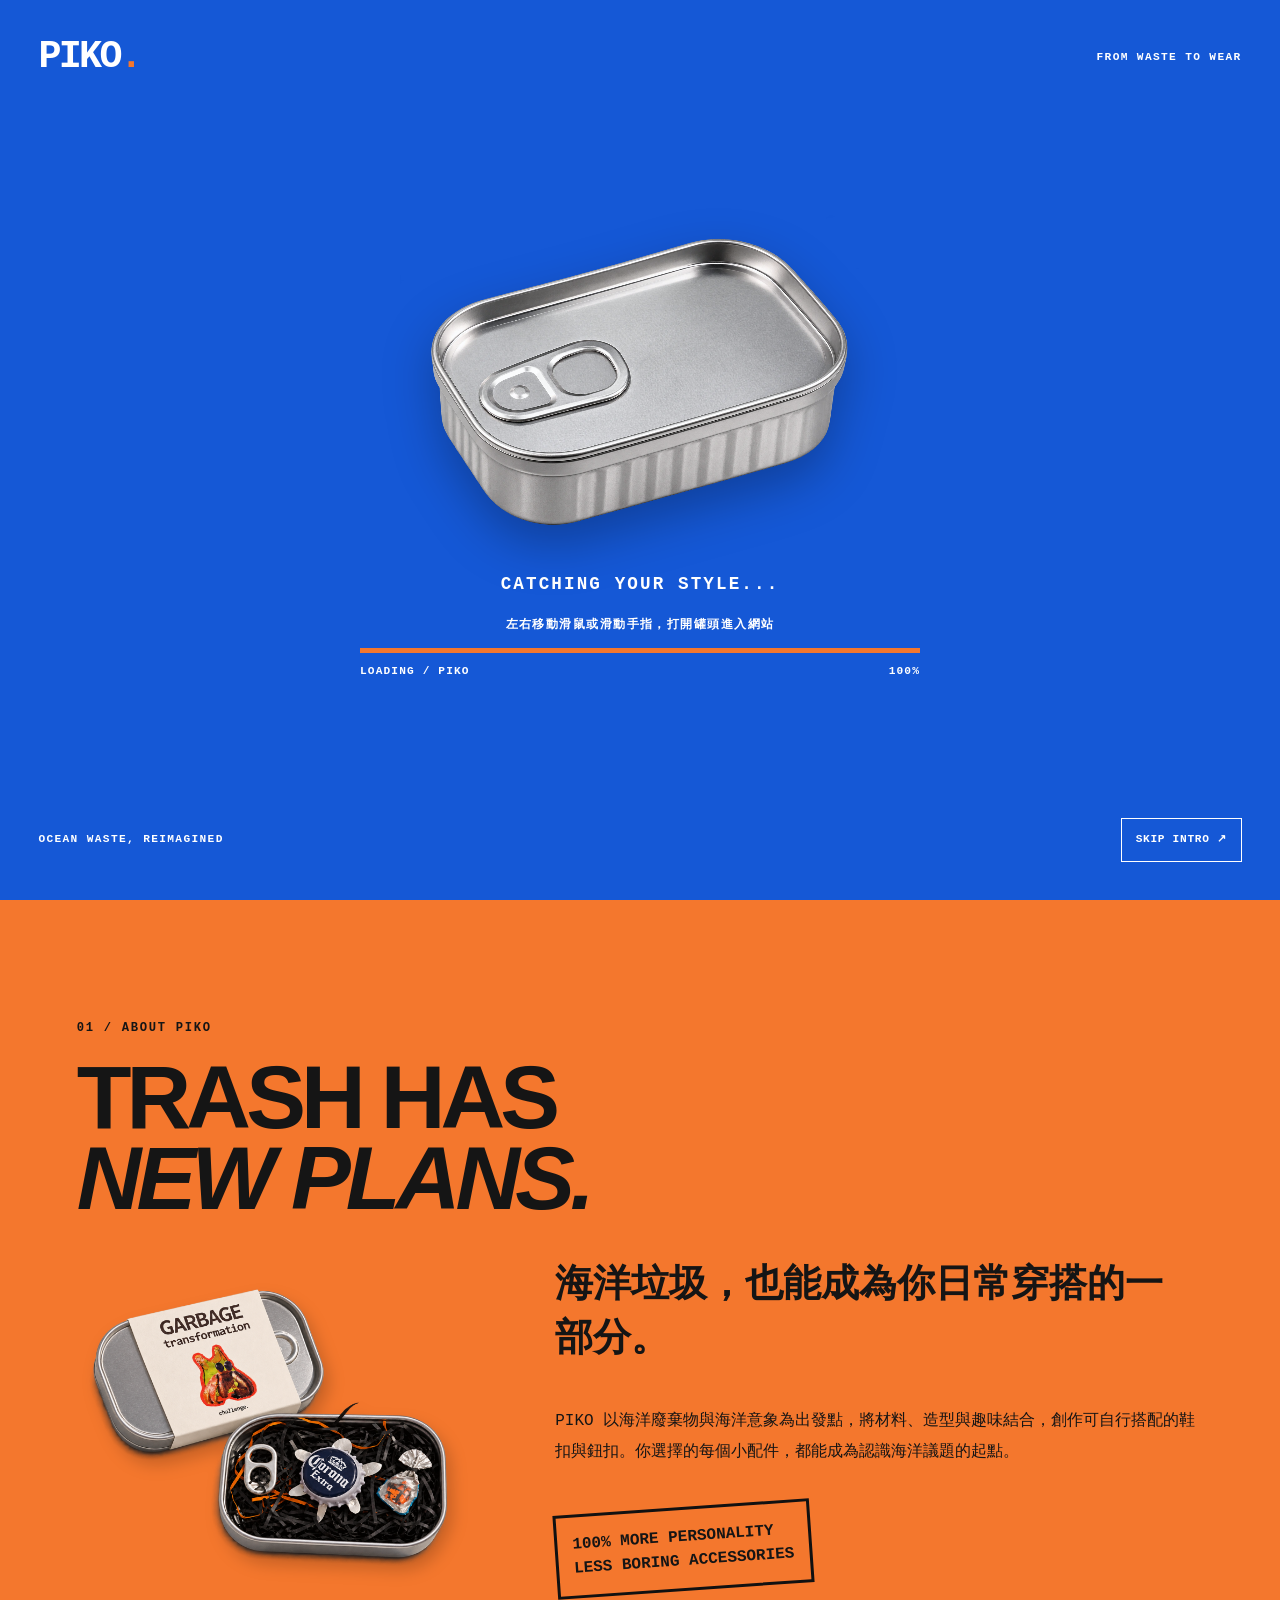
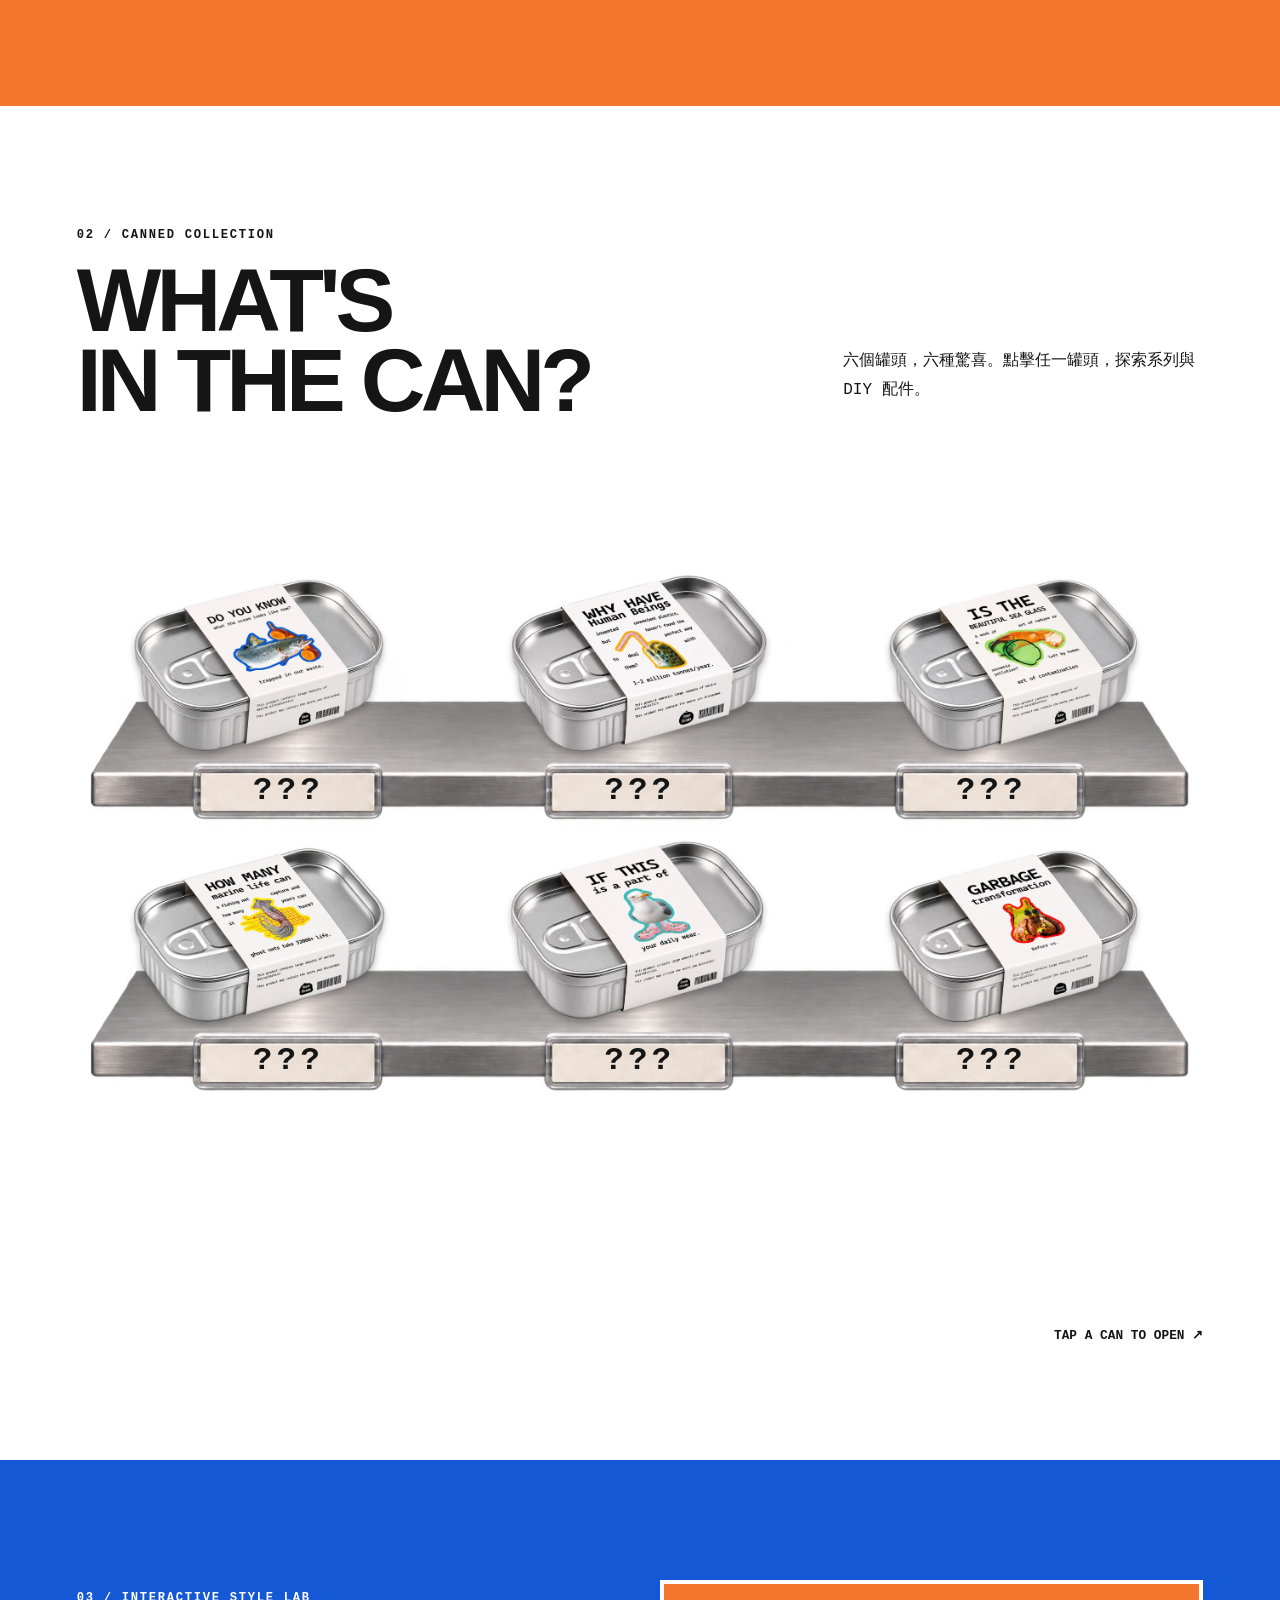
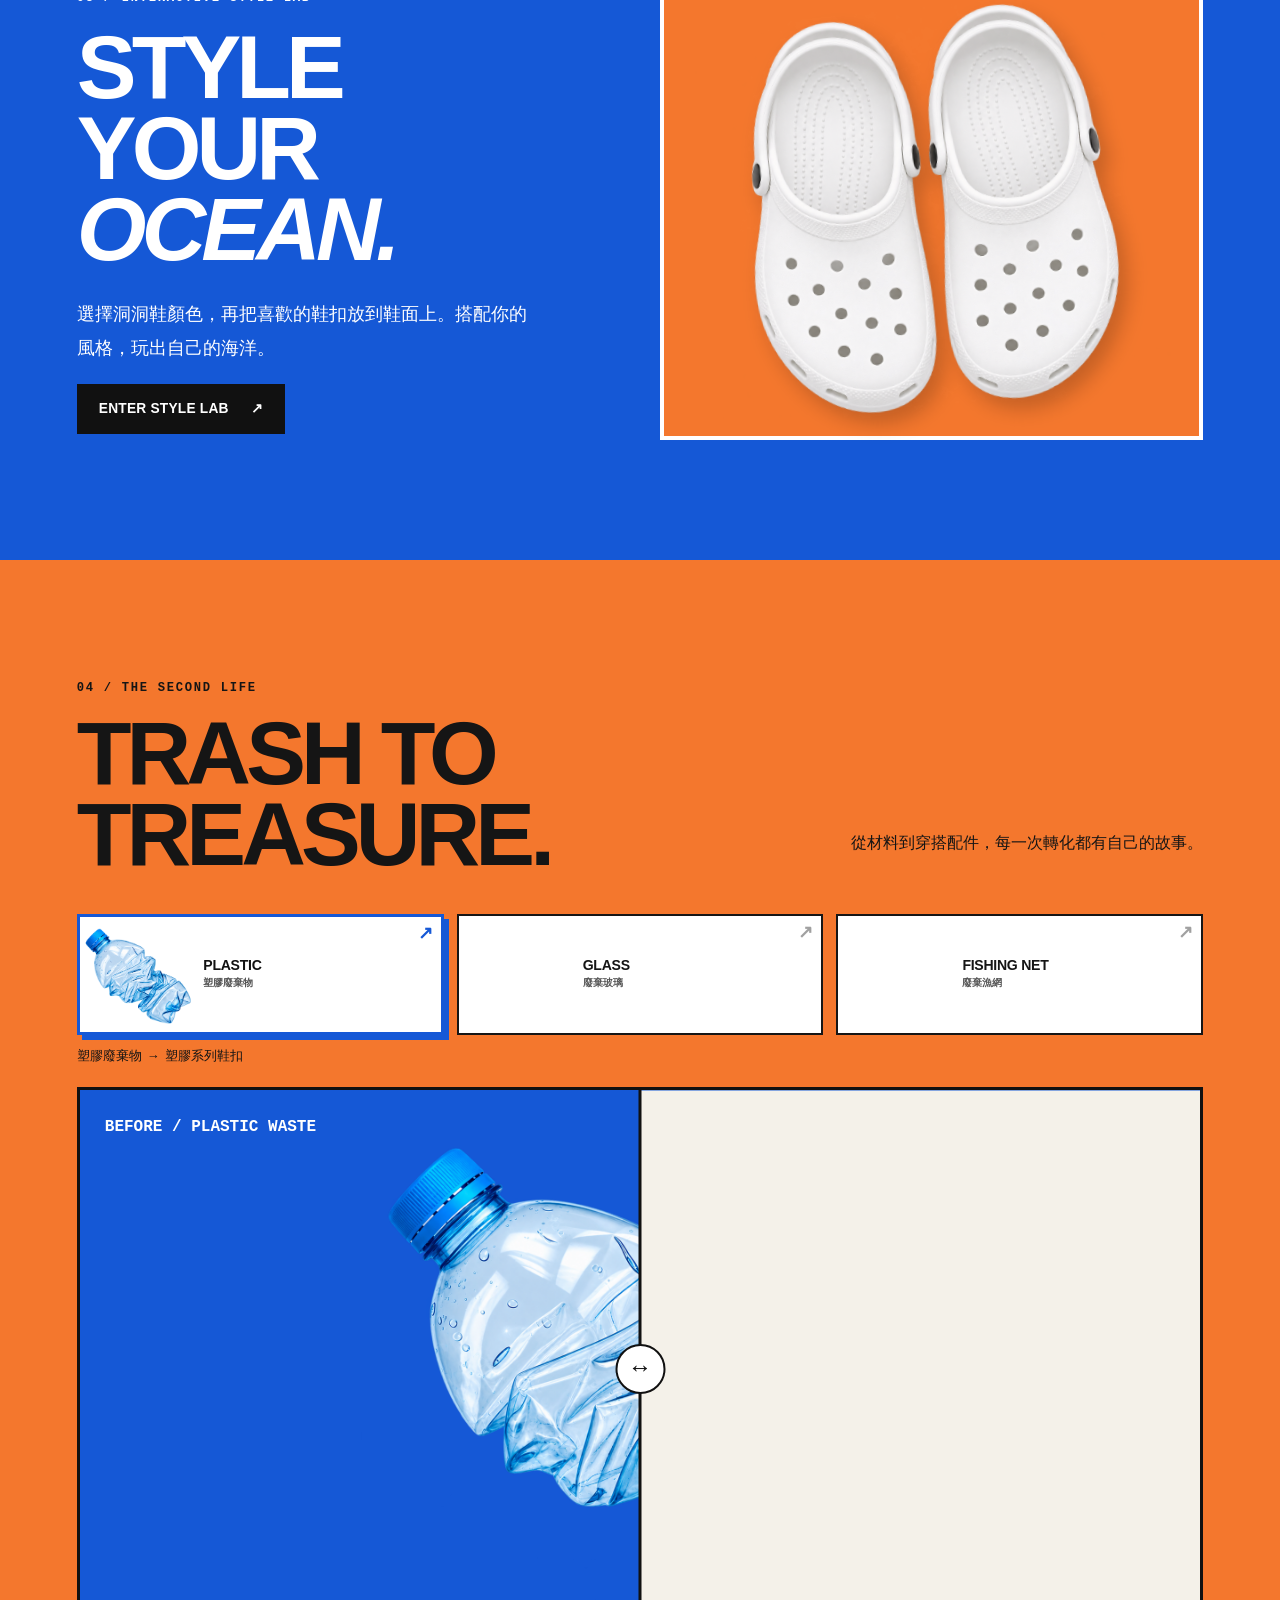
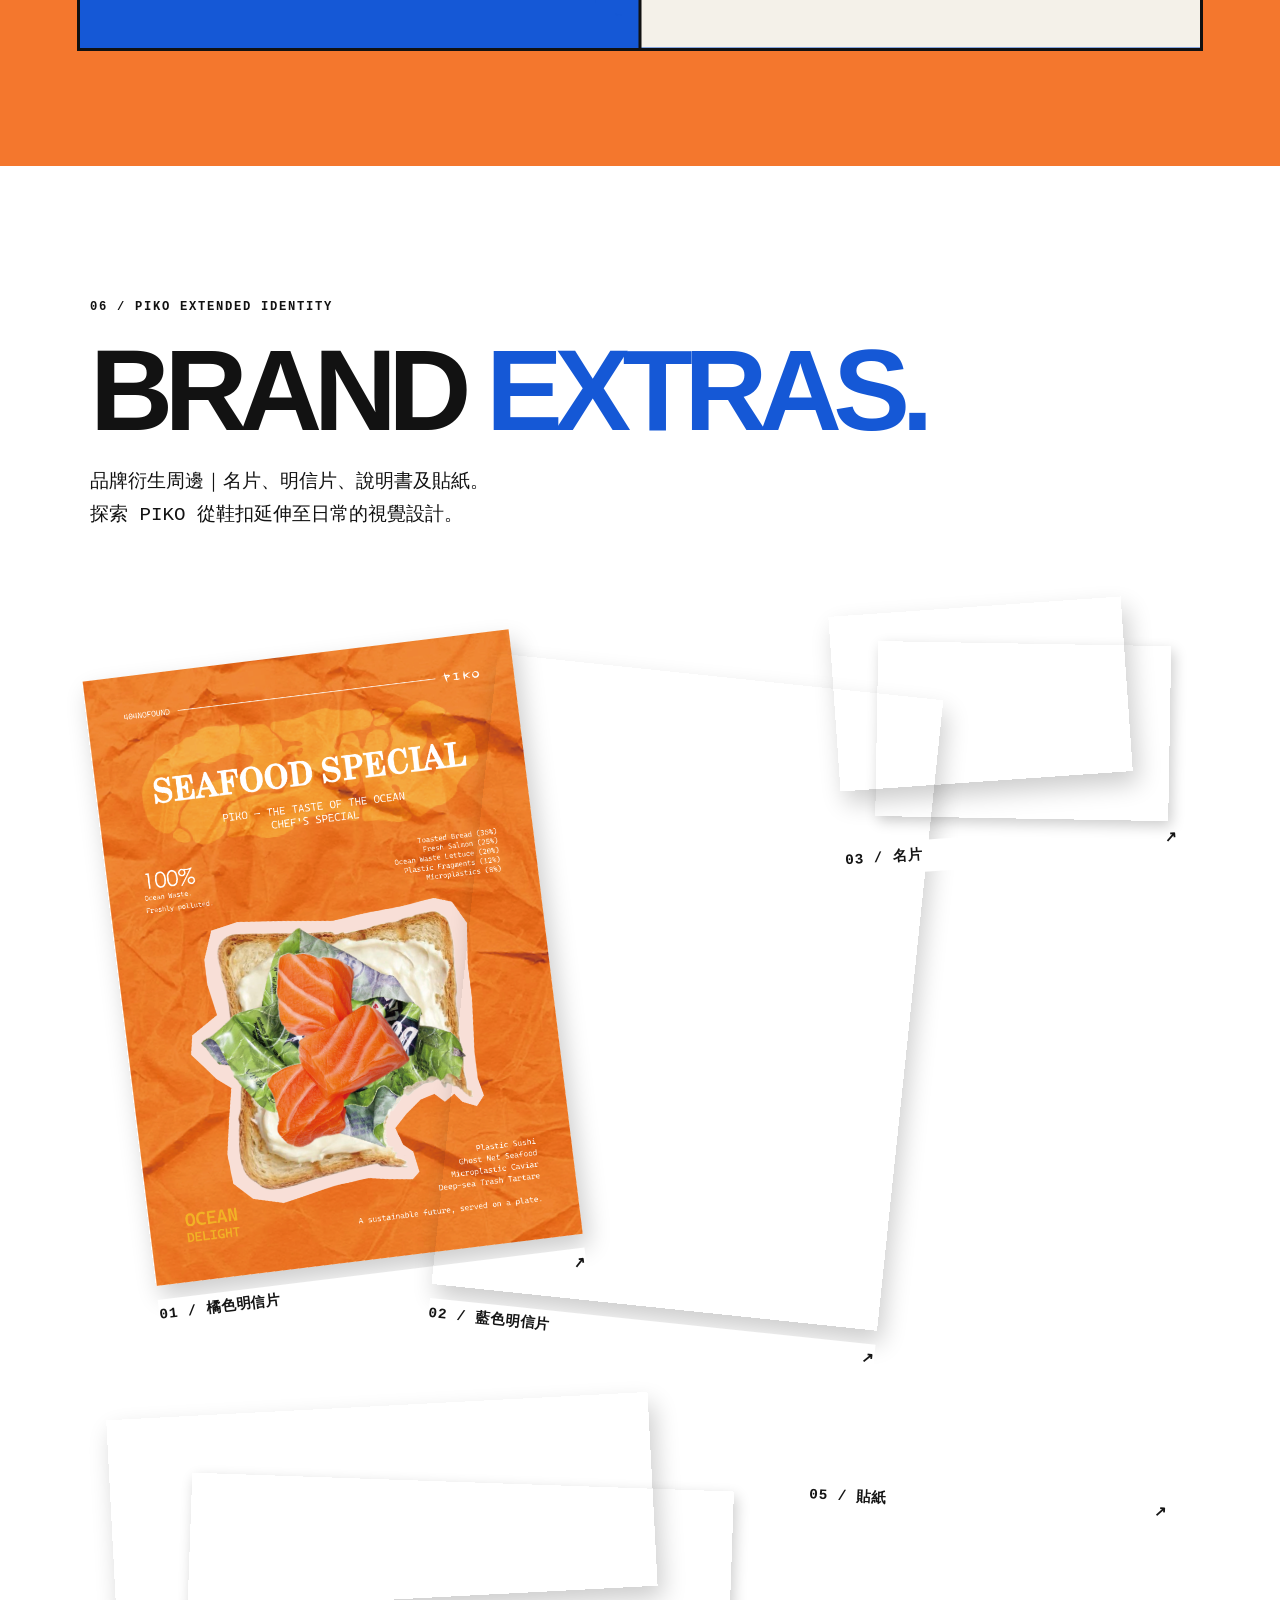
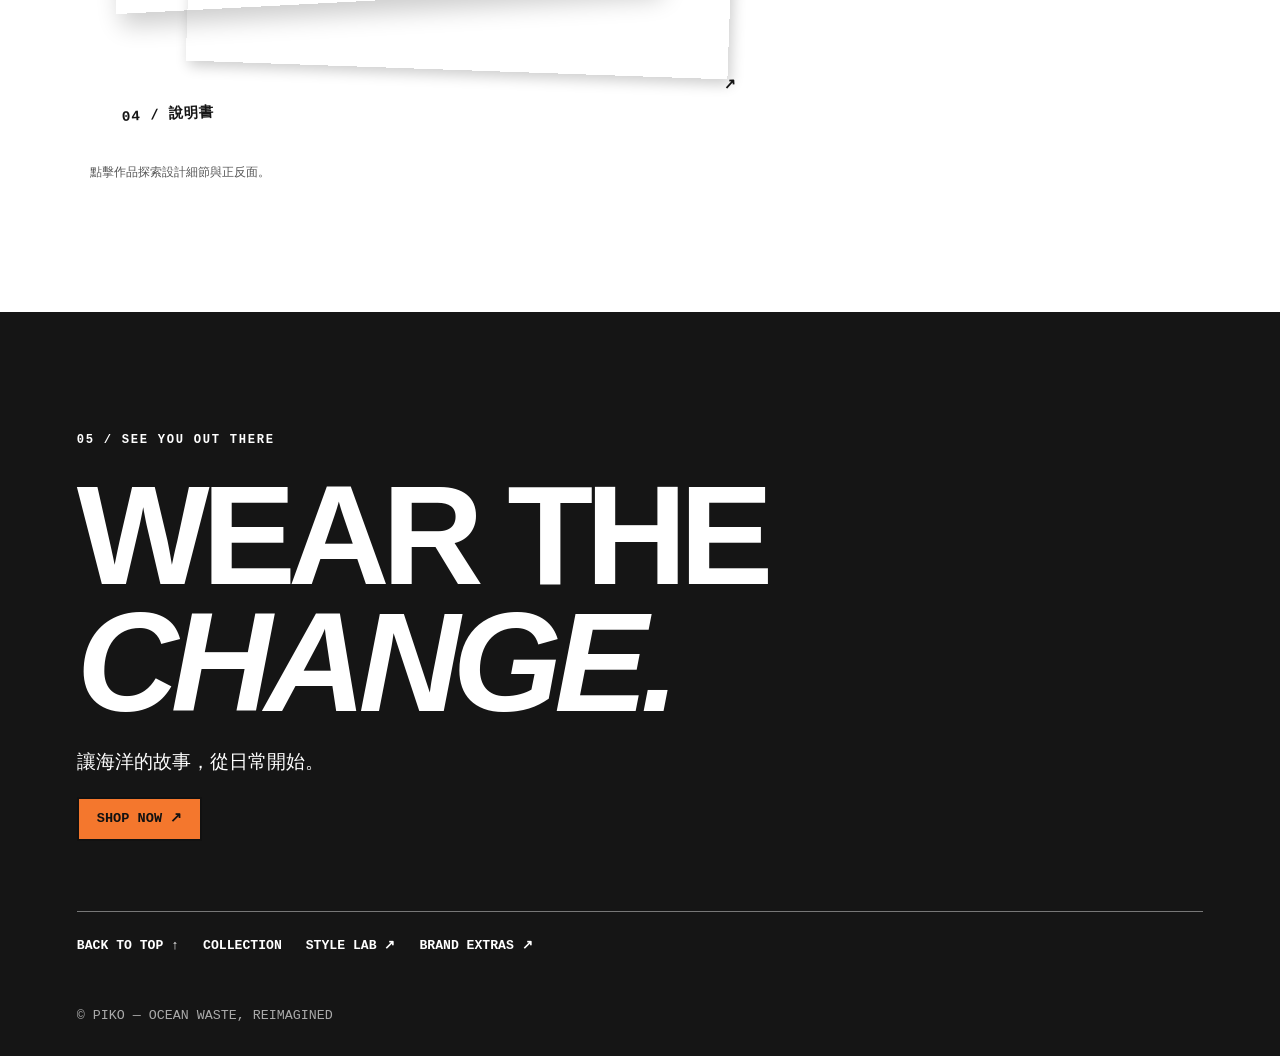
==== commit ff9533c7: "Add files via upload" ====
--- a/index.html
+++ b/index.html
@@ -1,4 +1,5 @@
-<!doctype html><html lang="zh-Hant"><head><meta charset="utf-8"><meta name="viewport" content="width=device-width,initial-scale=1"><meta name="theme-color" content="#1058c9"><meta name="description" content="PIKO — From Waste to Wear. 海洋廢棄物與日常穿搭的創意實驗。"><title>PIKO | FROM WASTE TO WEAR</title><link rel="stylesheet" href="main.css"><link rel="stylesheet" href="shop.css"><script defer src="loader-motion.js"></script><script defer src="main.js"></script><link rel="manifest" href="manifest.webmanifest"><link rel="apple-touch-icon" href="assets/pwa-192.png"><script defer src="pwa.js"></script></head><body>
+<!doctype html><html lang="zh-Hant"><head><meta charset="utf-8"><meta name="viewport" content="width=device-width,initial-scale=1"><meta name="theme-color" content="#1058c9"><meta name="description" content="PIKO — From Waste to Wear. 海洋廢棄物與日常穿搭的創意實驗。"><title>PIKO | FROM WASTE TO WEAR</title><link rel="stylesheet" href="main.css"><link rel="stylesheet" href="shop.css"><script defer src="loader-motion.js"></script><script defer src="main.js"></script><link rel="manifest" href="manifest.webmanifest">
+<link rel="icon" type="image/png" sizes="32x32" href="assets/favicon-32.png"><link rel="apple-touch-icon" href="assets/apple-touch-icon.png"><script defer src="pwa.js"></script></head><body>
 <div id="preloader" class="preloader" role="region" aria-label="互動開場">
   <div class="preloader-top"><strong>PIKO<span class="preloader-dot">.</span></strong><span>FROM WASTE TO WEAR</span></div>
   <div class="preloader-center">
